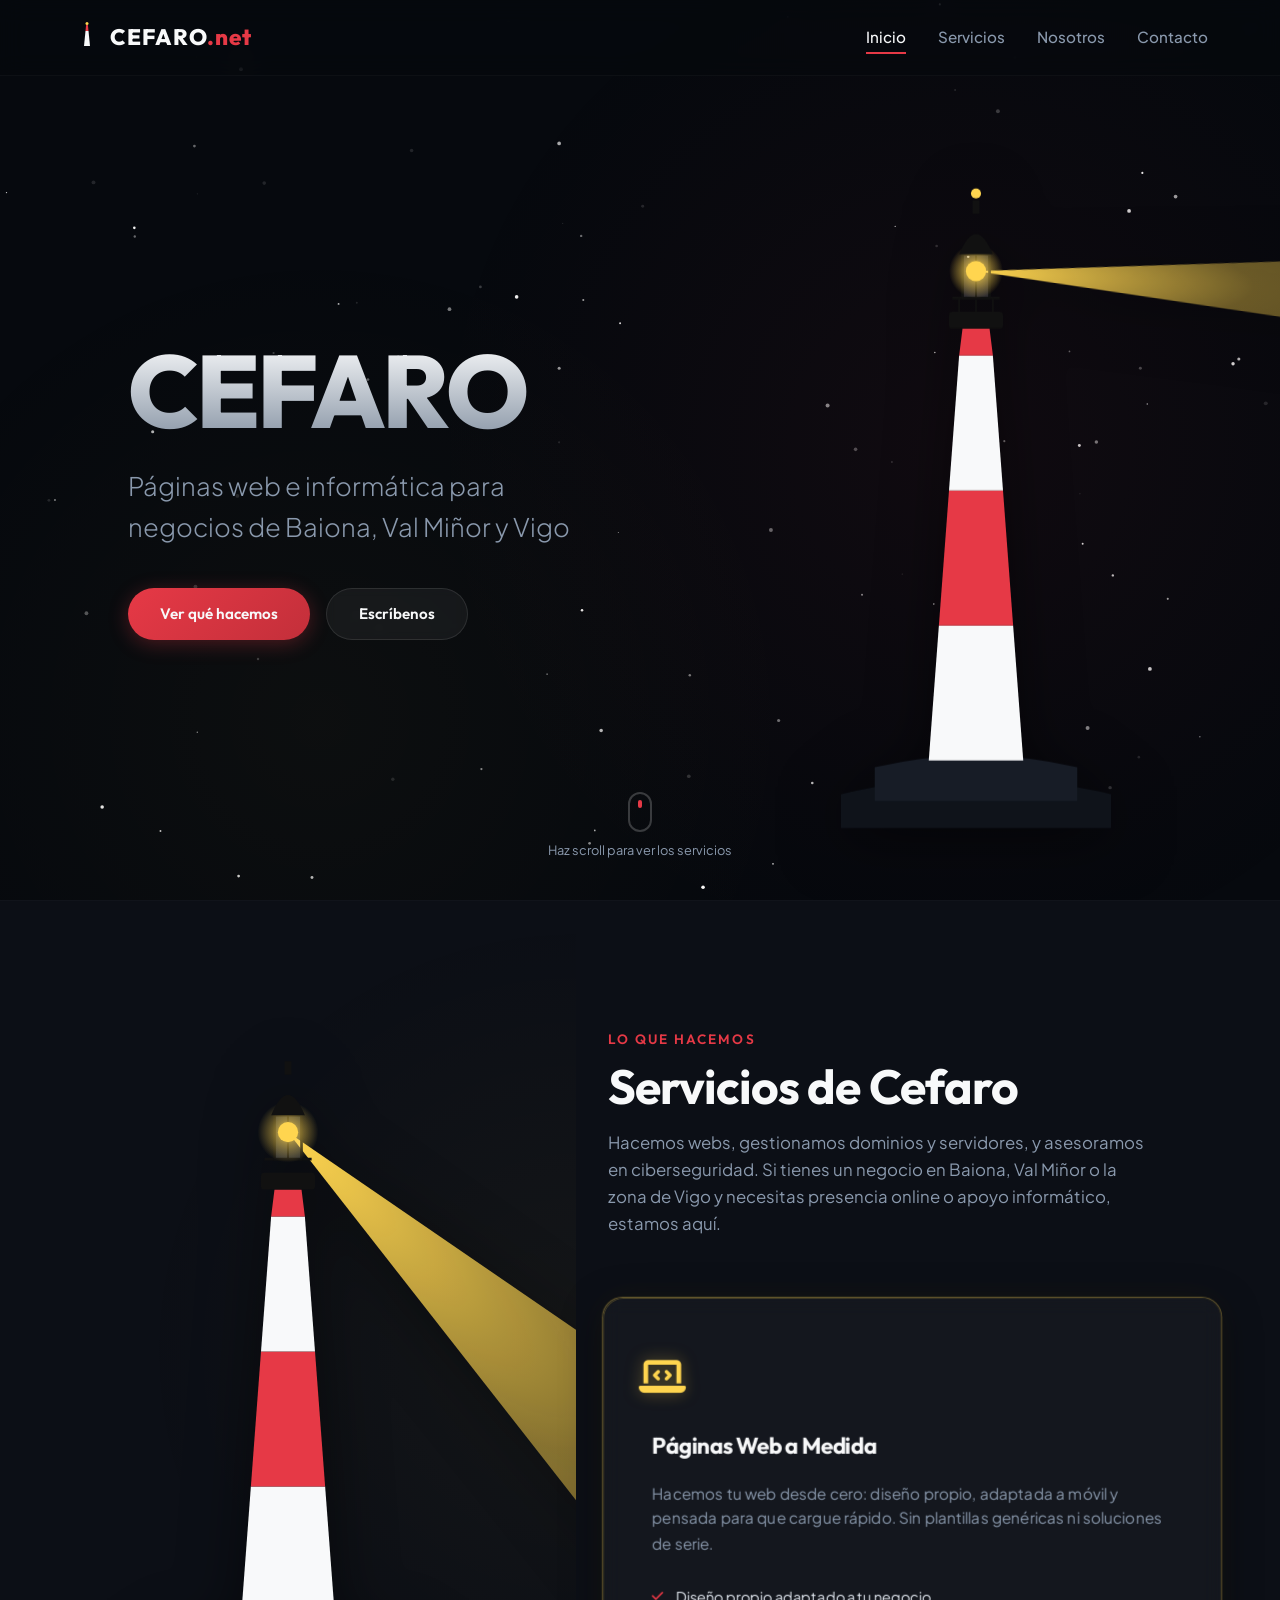
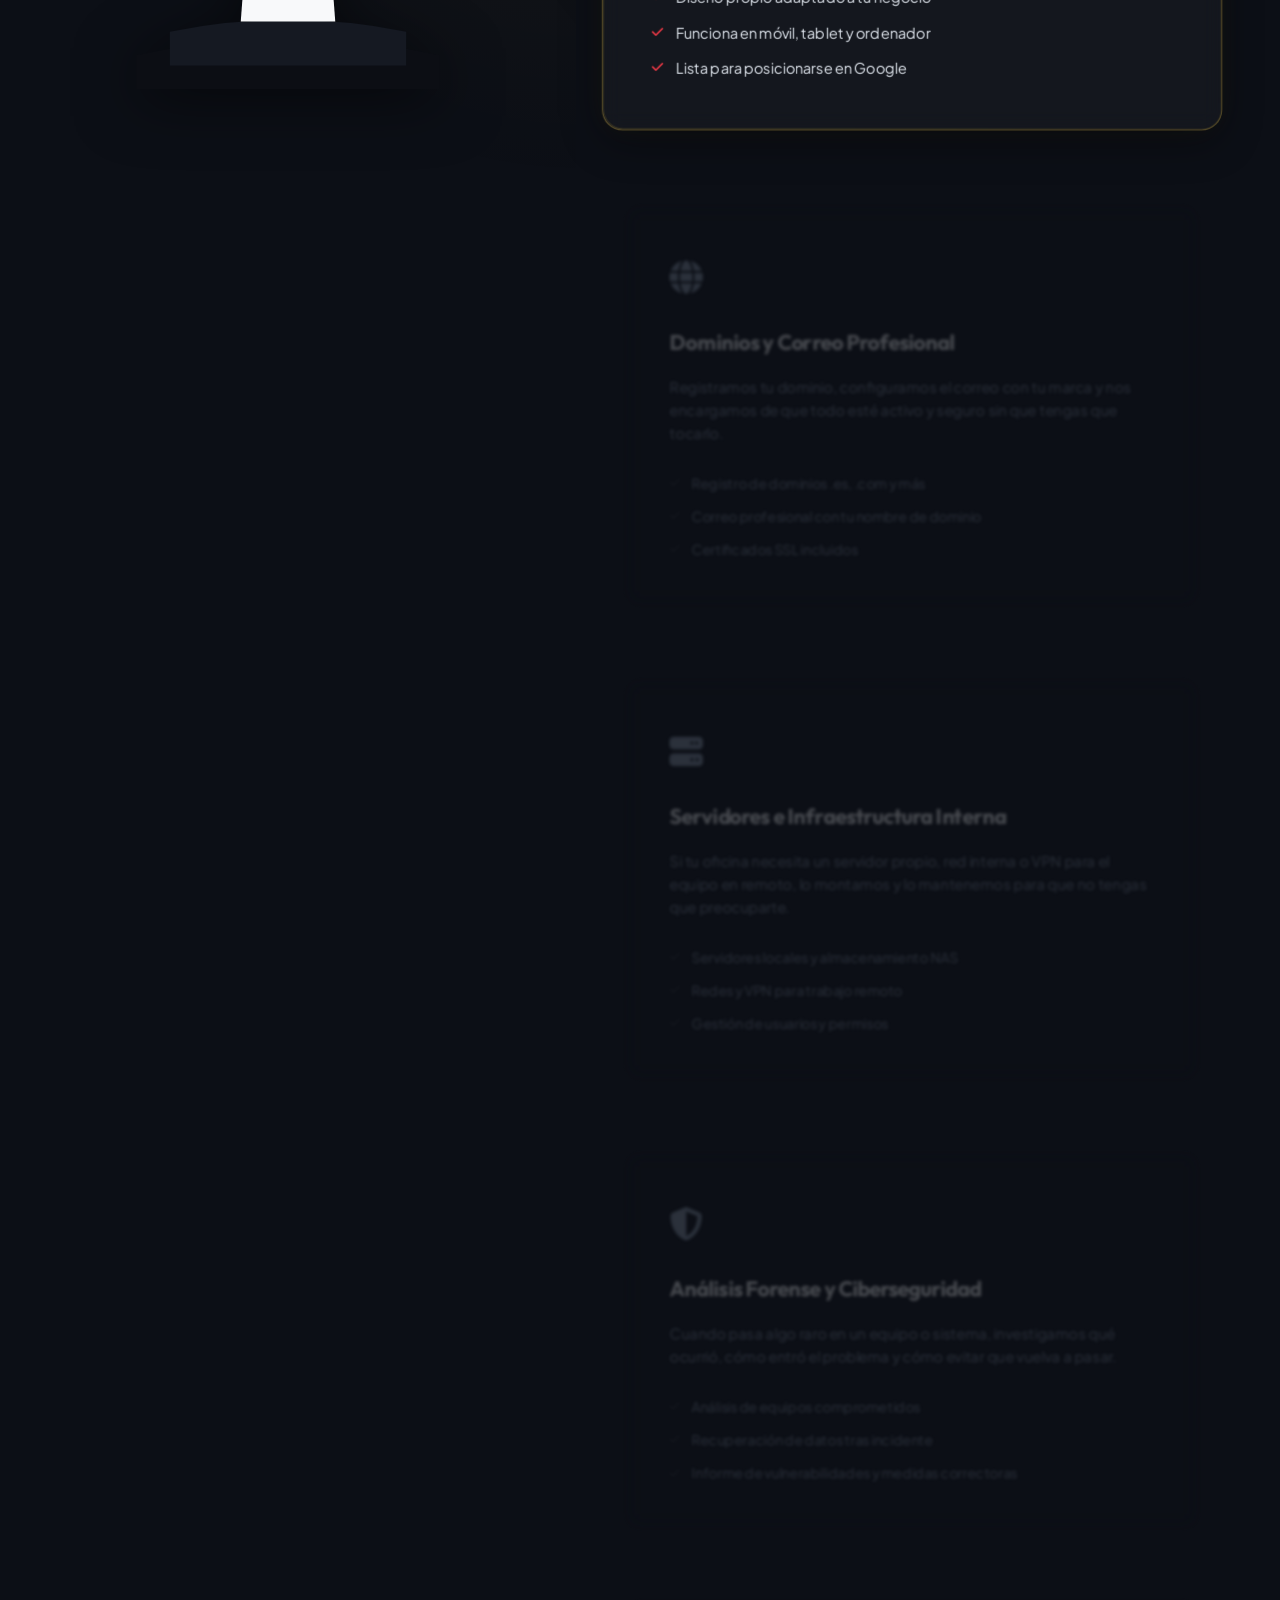
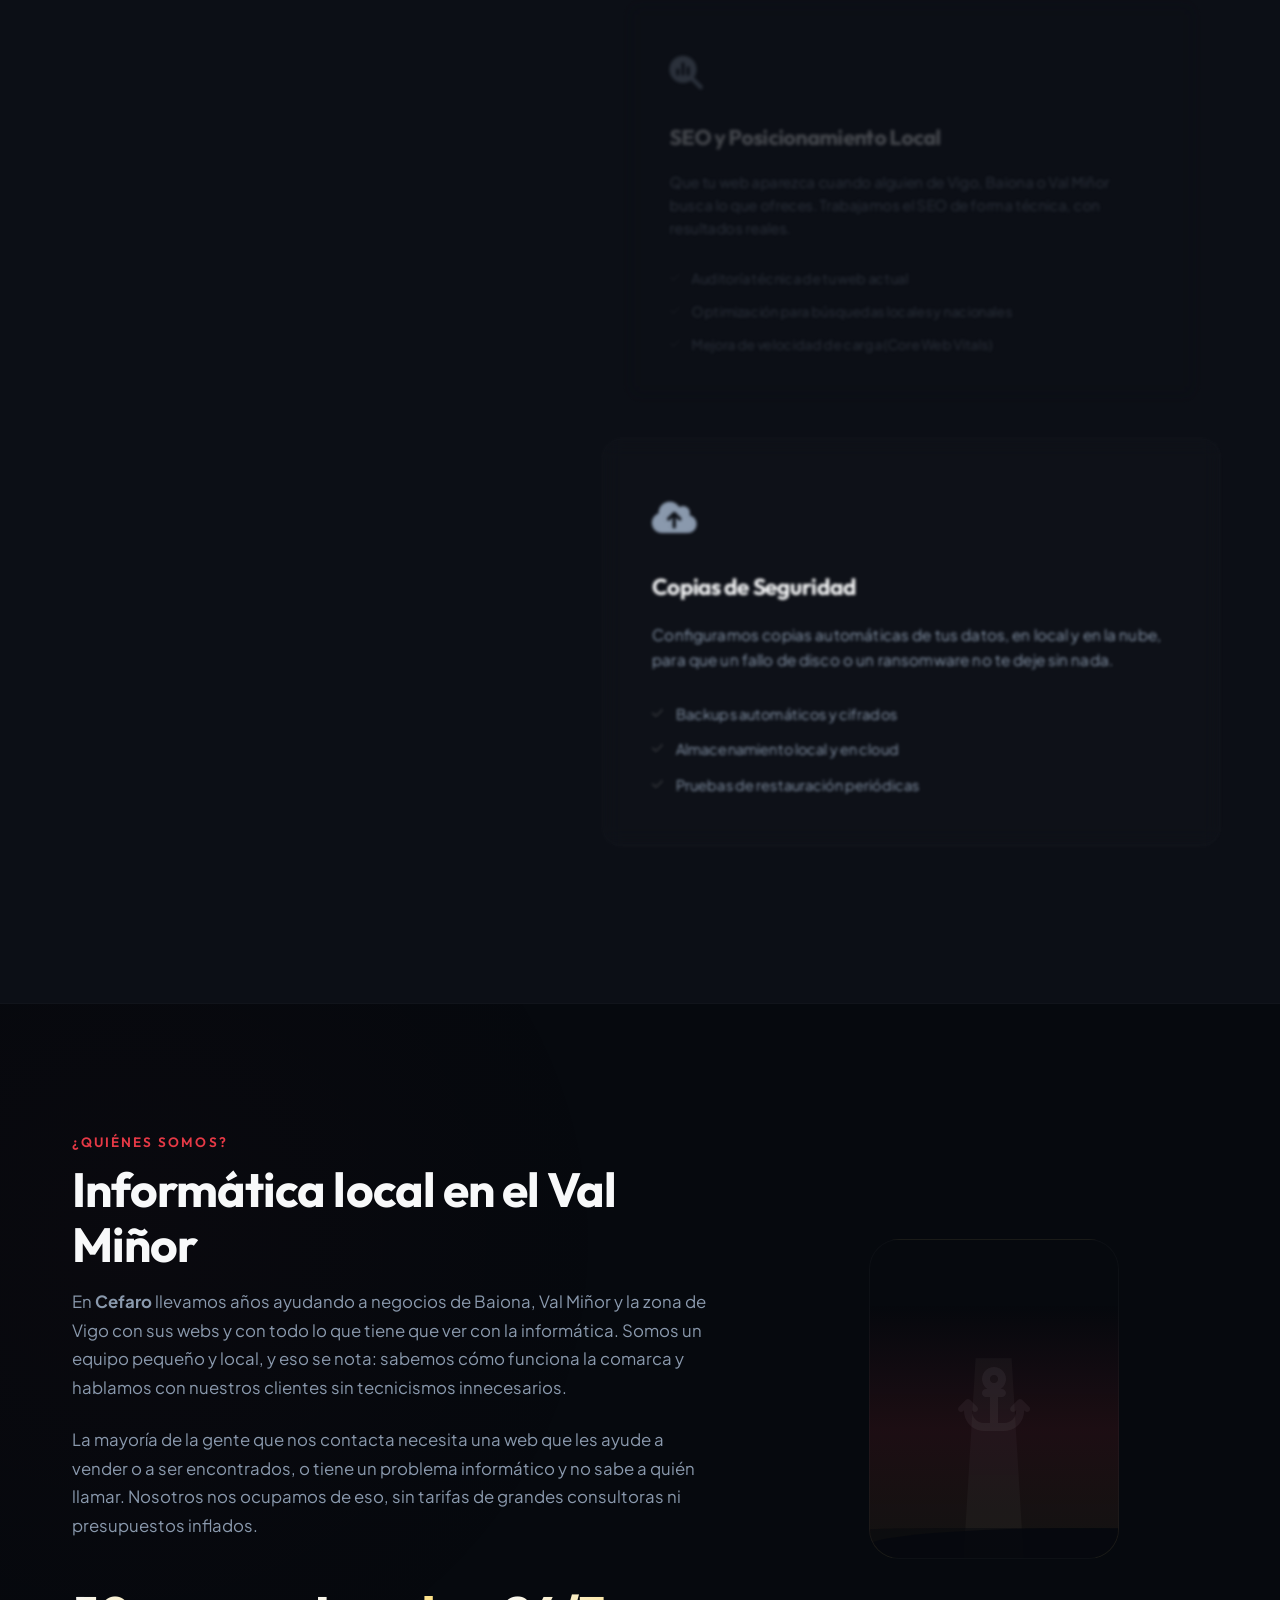
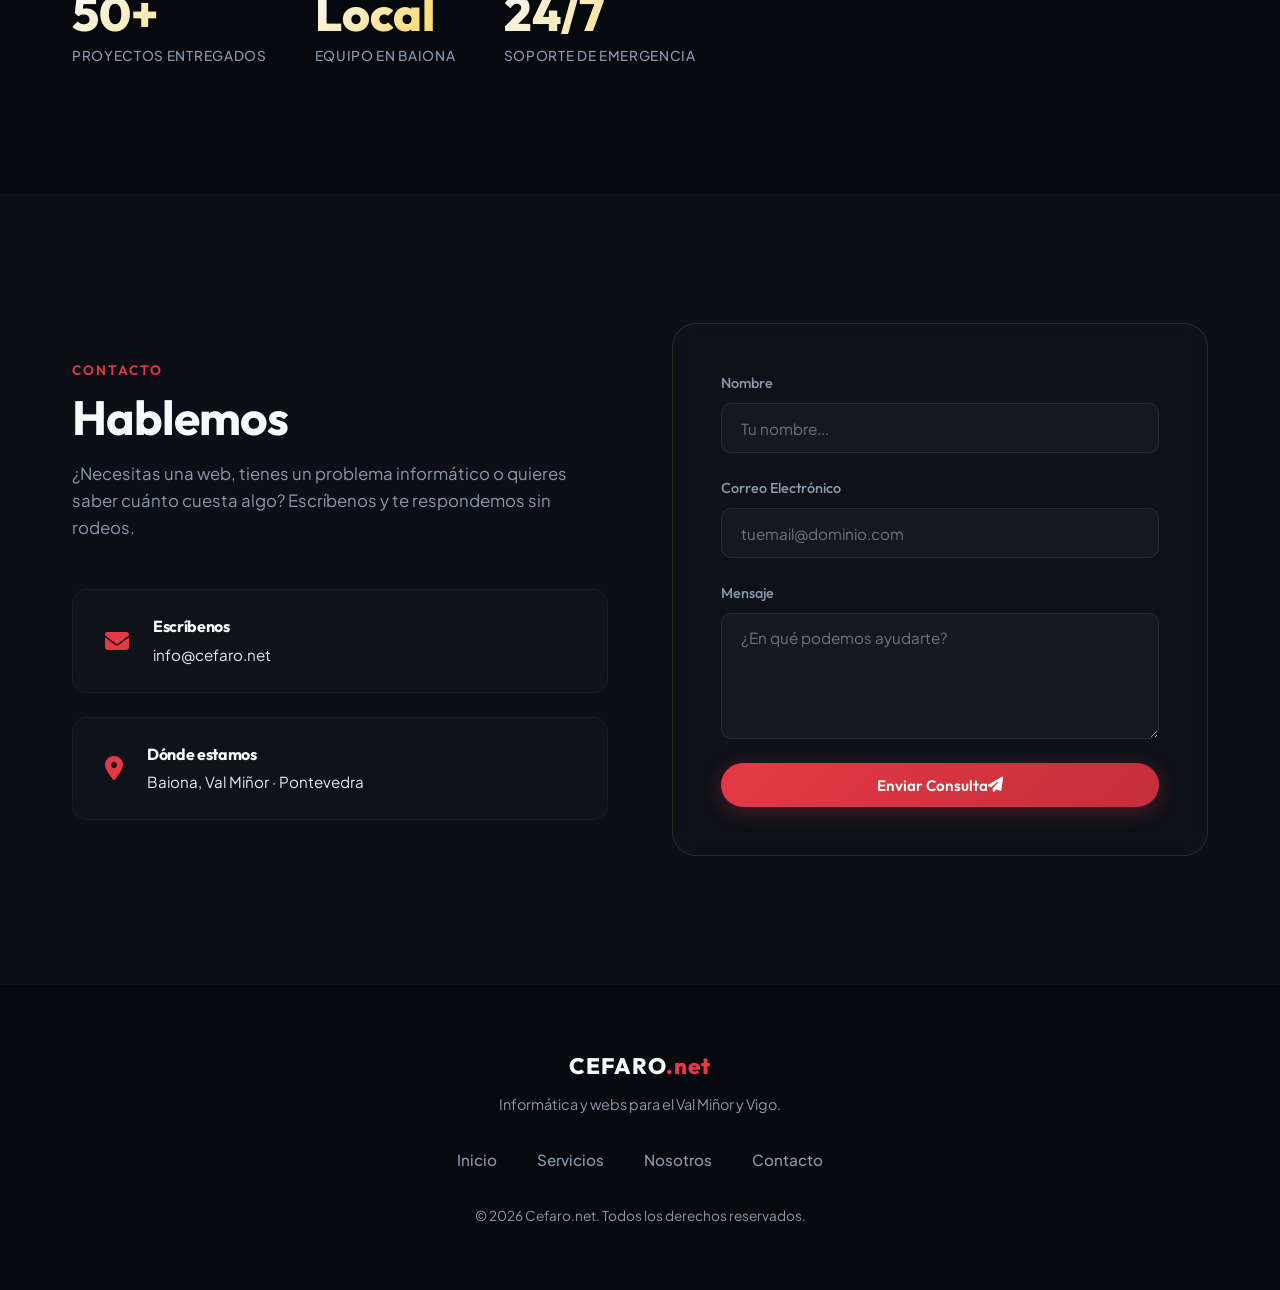
==== index.html @ 9313aa79 "Corrige texto del botón CTA de "Escribirnos" a "Escríbenos" Co-Authored-By: Claude Sonnet 4.6 <norep" ====
<!DOCTYPE html>
<html lang="es">
<head>
    <meta charset="UTF-8">
    <meta name="viewport" content="width=device-width, initial-scale=1.0">

    <!-- SEO Principal -->
    <title>Cefaro.net | Páginas Web e Informática en Baiona, Val Miñor y Vigo</title>
    <meta name="description" content="Cefaro.net: empresa de informática y diseño web en Baiona (Val Miñor, Pontevedra). Hacemos páginas web, SEO, servidores y ciberseguridad para negocios de Vigo, Rías Baixas y toda Galicia.">
    <meta name="keywords" content="páginas web Baiona, diseño web Val Miñor, informática Baiona, páginas web Vigo, teleco Baiona, ciberseguridad Vigo, desarrollo web Rías Baixas, páginas web Galicia, diseño web Pontevedra, páginas web Nigrán">
    <meta name="robots" content="index, follow">
    <link rel="canonical" href="https://www.cefaro.net/">

    <!-- Open Graph -->
    <meta property="og:type" content="website">
    <meta property="og:url" content="https://www.cefaro.net/">
    <meta property="og:title" content="Cefaro.net | Páginas Web e Informática en Baiona y Vigo">
    <meta property="og:description" content="Empresa local de informática y desarrollo web en Baiona (Val Miñor). Diseñamos webs, hacemos SEO y gestionamos servidores para negocios de la zona de Vigo y Rías Baixas.">
    <meta property="og:locale" content="es_ES">
    <meta property="og:site_name" content="Cefaro.net">

    <!-- Twitter Card -->
    <meta name="twitter:card" content="summary">
    <meta name="twitter:title" content="Cefaro.net | Páginas Web e Informática en Baiona y Vigo">
    <meta name="twitter:description" content="Empresa local de informática y desarrollo web en Baiona (Val Miñor). Webs, SEO, servidores y ciberseguridad para la zona de Vigo y Rías Baixas.">

    <!-- Schema.org LocalBusiness -->
    <script type="application/ld+json">
    {
      "@context": "https://schema.org",
      "@type": ["LocalBusiness", "ProfessionalService"],
      "name": "Cefaro",
      "url": "https://www.cefaro.net",
      "email": "info@cefaro.net",
      "description": "Empresa de informática y diseño web en Baiona, Val Miñor (Pontevedra). Páginas web, SEO, servidores, ciberseguridad y copias de seguridad para negocios de Vigo y Rías Baixas.",
      "address": {
        "@type": "PostalAddress",
        "addressLocality": "Baiona",
        "addressRegion": "Pontevedra",
        "postalCode": "36300",
        "addressCountry": "ES"
      },
      "geo": {
        "@type": "GeoCoordinates",
        "latitude": "42.1187",
        "longitude": "-8.8541"
      },
      "areaServed": [
        {"@type": "City", "name": "Baiona"},
        {"@type": "City", "name": "Vigo"},
        {"@type": "City", "name": "Nigrán"},
        {"@type": "City", "name": "Gondomar"},
        {"@type": "AdministrativeArea", "name": "Val Miñor"},
        {"@type": "AdministrativeArea", "name": "Rías Baixas"},
        {"@type": "AdministrativeArea", "name": "Pontevedra"}
      ],
      "knowsAbout": [
        "Diseño de páginas web",
        "Desarrollo web",
        "SEO local",
        "Informática",
        "Telecomunicaciones",
        "Ciberseguridad",
        "Servidores"
      ],
      "priceRange": "€€",
      "currenciesAccepted": "EUR"
    }
    </script>

    <!-- Google Fonts -->
    <link rel="preconnect" href="https://fonts.googleapis.com">
    <link rel="preconnect" href="https://fonts.gstatic.com" crossorigin>
    <link href="https://fonts.googleapis.com/css2?family=Outfit:wght@300;400;600;800&family=Plus+Jakarta+Sans:wght@300;400;500;700&display=swap" rel="stylesheet">
    <!-- FontAwesome for Icons -->
    <link rel="stylesheet" href="https://cdnjs.cloudflare.com/ajax/libs/font-awesome/6.4.0/css/all.min.css">
    <!-- Stylesheets -->
    <link rel="stylesheet" href="style.css">
</head>
<body>

    <!-- Stars Canvas Background -->
    <canvas id="stars-canvas"></canvas>

    <!-- Navigation -->
    <header class="main-header">
        <div class="container header-container">
            <a href="#hero" class="logo">
                <span class="logo-icon">
                    <svg viewBox="0 0 100 100" width="30" height="30">
                        <polygon points="40,90 60,90 55,40 45,40" fill="#f8f9fa" />
                        <polygon points="45,40 55,40 53,20 47,20" fill="#e63946" />
                        <circle cx="50" cy="15" r="5" fill="#ffd54f" />
                    </svg>
                </span>
                <span class="logo-text">CEFARO<span class="dot">.net</span></span>
            </a>
            <nav class="nav-links">
                <a href="#hero" class="nav-item active">Inicio</a>
                <a href="#services-section" class="nav-item">Servicios</a>
                <a href="#about" class="nav-item">Nosotros</a>
                <a href="#contact" class="nav-item">Contacto</a>
            </nav>
            <div class="nav-toggle" id="nav-toggle">
                <span></span>
                <span></span>
                <span></span>
            </div>
        </div>
    </header>

    <!-- Hero Section -->
    <section id="hero" class="hero-section">
        <div class="hero-content">
            <h1 class="hero-title">CEFARO</h1>
            <p class="hero-subtitle">Páginas web e informática para negocios de Baiona, Val Miñor y Vigo</p>
            <div class="hero-cta">
                <a href="#services-section" class="btn btn-primary">Ver qué hacemos</a>
                <a href="#contact" class="btn btn-secondary">Escríbenos</a>
            </div>
        </div>
        <div class="hero-lighthouse-container">
            <!-- SVG Lighthouse in Hero -->
            <svg id="hero-lighthouse" class="lighthouse-svg" viewBox="0 0 100 200" xmlns="http://www.w3.org/2000/svg">
                <defs>
                    <radialGradient id="hero-beam-gradient" cx="0%" cy="50%" r="100%">
                        <stop offset="0%" stop-color="#ffd54f" stop-opacity="1" />
                        <stop offset="15%" stop-color="#ffd54f" stop-opacity="0.4" />
                        <stop offset="60%" stop-color="#ffd54f" stop-opacity="0.08" />
                        <stop offset="100%" stop-color="#ffd54f" stop-opacity="0" />
                    </radialGradient>
                    <radialGradient id="glow-gradient" cx="50%" cy="50%" r="50%">
                        <stop offset="0%" stop-color="#ffd54f" stop-opacity="1" />
                        <stop offset="40%" stop-color="#ffd54f" stop-opacity="0.6" />
                        <stop offset="100%" stop-color="#ffd54f" stop-opacity="0" />
                    </radialGradient>
                </defs>

                <!-- Beam Group that will rotate -->
                <g id="hero-light-beam" class="light-beam-group" style="transform-origin: 50px 35px;">
                    <polygon points="50,35 600,-15 600,85" fill="url(#hero-beam-gradient)" />
                </g>

                <!-- Base Rock -->
                <path d="M10,190 Q50,180 90,190 L90,200 L10,200 Z" fill="#0f131a" />
                <path d="M20,182 Q50,175 80,182 L80,192 L20,192 Z" fill="#171c26" />

                <!-- Tower Body -->
                <!-- Bottom segment (white) -->
                <polygon points="36,180 64,180 61,140 39,140" fill="#f8f9fa" />
                <!-- Middle segment (red) -->
                <polygon points="39,140 61,140 58,100 42,100" fill="#e63946" />
                <!-- Top segment (white) -->
                <polygon points="42,100 58,100 55,60 45,60" fill="#f8f9fa" />
                <!-- Small red ring -->
                <polygon points="45,60 55,60 54,52 46,52" fill="#e63946" />

                <!-- Balcony / Platform -->
                <rect x="42" y="47" width="16" height="5" rx="1" fill="#111" />
                <line x1="43" y1="43" x2="57" y2="43" stroke="#111" stroke-width="0.8" />
                <line x1="45" y1="43" x2="45" y2="47" stroke="#111" stroke-width="0.5" />
                <line x1="50" y1="43" x2="50" y2="47" stroke="#111" stroke-width="0.5" />
                <line x1="55" y1="43" x2="55" y2="47" stroke="#111" stroke-width="0.5" />

                <!-- Lantern Room (Glass chamber) -->
                <rect x="46" y="30" width="8" height="13" fill="rgba(255, 255, 255, 0.15)" stroke="#111" stroke-width="0.8" />
                <line x1="50" y1="30" x2="50" y2="43" stroke="#111" stroke-width="0.5" />

                <!-- The light bulb -->
                <circle cx="50" cy="35" r="8" fill="url(#glow-gradient)" class="light-glow-pulsate" />
                <circle cx="50" cy="35" r="3" fill="#ffd54f" />

                <!-- Dome Roof -->
                <path d="M45,30 Q50,18 55,30 Z" fill="#111" />
                <rect x="49" y="14" width="2" height="4" fill="#111" />
                <circle cx="50" cy="12" r="1.5" fill="#ffd54f" />
            </svg>
        </div>
        <div class="scroll-indicator">
            <span class="mouse">
                <span class="wheel"></span>
            </span>
            <p>Haz scroll para ver los servicios</p>
        </div>
    </section>

    <!-- Split Scroll Services Section -->
    <section id="services-section" class="services-section">
        <div class="split-layout">

            <!-- Left Side: Fixed Lighthouse Beam Guiding the Way -->
            <div class="lighthouse-sticky-panel">
                <div class="sticky-lighthouse-wrapper">
                    <!-- Dynamic Lighthouse SVG -->
                    <svg id="sticky-lighthouse" class="lighthouse-svg" viewBox="0 0 100 200" xmlns="http://www.w3.org/2000/svg">
                        <defs>
                            <radialGradient id="sticky-beam-gradient" cx="0%" cy="50%" r="100%">
                                <stop offset="0%" stop-color="#ffd54f" stop-opacity="1" />
                                <stop offset="20%" stop-color="#ffd54f" stop-opacity="0.5" />
                                <stop offset="60%" stop-color="#ffd54f" stop-opacity="0.1" />
                                <stop offset="100%" stop-color="#ffd54f" stop-opacity="0" />
                            </radialGradient>
                            <radialGradient id="sticky-glow" cx="50%" cy="50%" r="50%">
                                <stop offset="0%" stop-color="#ffd54f" stop-opacity="1" />
                                <stop offset="40%" stop-color="#ffd54f" stop-opacity="0.5" />
                                <stop offset="100%" stop-color="#ffd54f" stop-opacity="0" />
                            </radialGradient>
                        </defs>

                        <!-- Interactive Rotating Beam -->
                        <g id="interactive-light-beam" class="light-beam-group" style="transform-origin: 50px 35px;">
                            <!-- Huge beam going to the right -->
                            <polygon points="50,35 700,-65 700,135" fill="url(#sticky-beam-gradient)" />
                        </g>

                        <!-- Base Rock -->
                        <path d="M5,190 Q50,180 95,190 L95,200 L5,200 Z" fill="#0c0e14" />
                        <path d="M15,183 Q50,176 85,183 L85,193 L15,193 Z" fill="#151922" />

                        <!-- Tower Body -->
                        <polygon points="36,180 64,180 61,140 39,140" fill="#f8f9fa" />
                        <polygon points="39,140 61,140 58,100 42,100" fill="#e63946" />
                        <polygon points="42,100 58,100 55,60 45,60" fill="#f8f9fa" />
                        <polygon points="45,60 55,60 54,52 46,52" fill="#e63946" />

                        <!-- Balcony -->
                        <rect x="42" y="47" width="16" height="5" rx="1" fill="#111" />
                        <line x1="43" y1="43" x2="57" y2="43" stroke="#111" stroke-width="0.8" />

                        <!-- Lantern Room & Glass -->
                        <rect x="46" y="30" width="8" height="13" fill="rgba(255, 255, 255, 0.15)" stroke="#111" stroke-width="0.8" />
                        <line x1="50" y1="30" x2="50" y2="43" stroke="#111" stroke-width="0.5" />

                        <!-- Glow and Bulb -->
                        <circle cx="50" cy="35" r="9" fill="url(#sticky-glow)" />
                        <circle cx="50" cy="35" r="3" fill="#ffd54f" />

                        <!-- Dome Roof -->
                        <path d="M45,30 Q50,18 55,30 Z" fill="#111" />
                        <rect x="49" y="14" width="2" height="4" fill="#111" />
                    </svg>
                </div>
            </div>

            <!-- Right Side: Scrollable Services -->
            <div class="services-scroll-panel">
                <div class="section-title-wrapper">
                    <span class="section-subtitle">Lo que hacemos</span>
                    <h2 class="section-title">Servicios de Cefaro</h2>
                    <p class="section-desc">Hacemos webs, gestionamos dominios y servidores, y asesoramos en ciberseguridad. Si tienes un negocio en Baiona, Val Miñor o la zona de Vigo y necesitas presencia online o apoyo informático, estamos aquí.</p>
                </div>

                <div class="services-list">
                    <!-- Service 1: Web Pages -->
                    <div class="service-card" id="service-web" data-angle="-15">
                        <div class="card-glow-border"></div>
                        <div class="card-icon">
                            <i class="fa-solid fa-laptop-code"></i>
                        </div>
                        <h3>Páginas Web a Medida</h3>
                        <p class="service-summary">Hacemos tu web desde cero: diseño propio, adaptada a móvil y pensada para que cargue rápido. Sin plantillas genéricas ni soluciones de serie.</p>
                        <ul class="card-features">
                            <li><i class="fa-solid fa-check"></i> Diseño propio adaptado a tu negocio</li>
                            <li><i class="fa-solid fa-check"></i> Funciona en móvil, tablet y ordenador</li>
                            <li><i class="fa-solid fa-check"></i> Lista para posicionarse en Google</li>
                        </ul>
                    </div>

                    <!-- Service 2: Domains -->
                    <div class="service-card" id="service-domains" data-angle="-2">
                        <div class="card-glow-border"></div>
                        <div class="card-icon">
                            <i class="fa-solid fa-globe"></i>
                        </div>
                        <h3>Dominios y Correo Profesional</h3>
                        <p class="service-summary">Registramos tu dominio, configuramos el correo con tu marca y nos encargamos de que todo esté activo y seguro sin que tengas que tocarlo.</p>
                        <ul class="card-features">
                            <li><i class="fa-solid fa-check"></i> Registro de dominios .es, .com y más</li>
                            <li><i class="fa-solid fa-check"></i> Correo profesional con tu nombre de dominio</li>
                            <li><i class="fa-solid fa-check"></i> Certificados SSL incluidos</li>
                        </ul>
                    </div>

                    <!-- Service 3: Internal Servers -->
                    <div class="service-card" id="service-servers" data-angle="10">
                        <div class="card-glow-border"></div>
                        <div class="card-icon">
                            <i class="fa-solid fa-server"></i>
                        </div>
                        <h3>Servidores e Infraestructura Interna</h3>
                        <p class="service-summary">Si tu oficina necesita un servidor propio, red interna o VPN para el equipo en remoto, lo montamos y lo mantenemos para que no tengas que preocuparte.</p>
                        <ul class="card-features">
                            <li><i class="fa-solid fa-check"></i> Servidores locales y almacenamiento NAS</li>
                            <li><i class="fa-solid fa-check"></i> Redes y VPN para trabajo remoto</li>
                            <li><i class="fa-solid fa-check"></i> Gestión de usuarios y permisos</li>
                        </ul>
                    </div>

                    <!-- Service 4: Cyber Forensics -->
                    <div class="service-card" id="service-forensics" data-angle="22">
                        <div class="card-glow-border"></div>
                        <div class="card-icon">
                            <i class="fa-solid fa-shield-halved"></i>
                        </div>
                        <h3>Análisis Forense y Ciberseguridad</h3>
                        <p class="service-summary">Cuando pasa algo raro en un equipo o sistema, investigamos qué ocurrió, cómo entró el problema y cómo evitar que vuelva a pasar.</p>
                        <ul class="card-features">
                            <li><i class="fa-solid fa-check"></i> Análisis de equipos comprometidos</li>
                            <li><i class="fa-solid fa-check"></i> Recuperación de datos tras incidente</li>
                            <li><i class="fa-solid fa-check"></i> Informe de vulnerabilidades y medidas correctoras</li>
                        </ul>
                    </div>

                    <!-- Service 5: SEO -->
                    <div class="service-card" id="service-seo" data-angle="35">
                        <div class="card-glow-border"></div>
                        <div class="card-icon">
                            <i class="fa-solid fa-magnifying-glass-chart"></i>
                        </div>
                        <h3>SEO y Posicionamiento Local</h3>
                        <p class="service-summary">Que tu web aparezca cuando alguien de Vigo, Baiona o Val Miñor busca lo que ofreces. Trabajamos el SEO de forma técnica, con resultados reales.</p>
                        <ul class="card-features">
                            <li><i class="fa-solid fa-check"></i> Auditoría técnica de tu web actual</li>
                            <li><i class="fa-solid fa-check"></i> Optimización para búsquedas locales y nacionales</li>
                            <li><i class="fa-solid fa-check"></i> Mejora de velocidad de carga (Core Web Vitals)</li>
                        </ul>
                    </div>

                    <!-- Service 6: Backups -->
                    <div class="service-card" id="service-backups" data-angle="48">
                        <div class="card-glow-border"></div>
                        <div class="card-icon">
                            <i class="fa-solid fa-cloud-arrow-up"></i>
                        </div>
                        <h3>Copias de Seguridad</h3>
                        <p class="service-summary">Configuramos copias automáticas de tus datos, en local y en la nube, para que un fallo de disco o un ransomware no te deje sin nada.</p>
                        <ul class="card-features">
                            <li><i class="fa-solid fa-check"></i> Backups automáticos y cifrados</li>
                            <li><i class="fa-solid fa-check"></i> Almacenamiento local y en cloud</li>
                            <li><i class="fa-solid fa-check"></i> Pruebas de restauración periódicas</li>
                        </ul>
                    </div>
                </div>
            </div>
        </div>
    </section>

    <!-- About Section -->
    <section id="about" class="about-section">
        <div class="container">
            <div class="about-content">
                <div class="about-text-column">
                    <span class="section-subtitle">¿Quiénes Somos?</span>
                    <h2 class="section-title">Informática local en el Val Miñor</h2>
                    <p>En <strong>Cefaro</strong> llevamos años ayudando a negocios de Baiona, Val Miñor y la zona de Vigo con sus webs y con todo lo que tiene que ver con la informática. Somos un equipo pequeño y local, y eso se nota: sabemos cómo funciona la comarca y hablamos con nuestros clientes sin tecnicismos innecesarios.</p>
                    <p>La mayoría de la gente que nos contacta necesita una web que les ayude a vender o a ser encontrados, o tiene un problema informático y no sabe a quién llamar. Nosotros nos ocupamos de eso, sin tarifas de grandes consultoras ni presupuestos inflados.</p>
                    <div class="metrics">
                        <div class="metric-item">
                            <span class="metric-num">50+</span>
                            <span class="metric-label">Proyectos entregados</span>
                        </div>
                        <div class="metric-item">
                            <span class="metric-num">Local</span>
                            <span class="metric-label">Equipo en Baiona</span>
                        </div>
                        <div class="metric-item">
                            <span class="metric-num">24/7</span>
                            <span class="metric-label">Soporte de emergencia</span>
                        </div>
                    </div>
                </div>
                <div class="about-visual-column">
                    <div class="faro-silhouette-wrapper">
                        <div class="ocean-wave wave1"></div>
                        <div class="ocean-wave wave2"></div>
                        <i class="fa-solid fa-anchor anchor-decor"></i>
                    </div>
                </div>
            </div>
        </div>
    </section>

    <!-- Contact Section -->
    <section id="contact" class="contact-section">
        <div class="container">
            <div class="contact-grid">
                <div class="contact-info">
                    <span class="section-subtitle">Contacto</span>
                    <h2 class="section-title">Hablemos</h2>
                    <p>¿Necesitas una web, tienes un problema informático o quieres saber cuánto cuesta algo? Escríbenos y te respondemos sin rodeos.</p>

                    <div class="contact-methods">
                        <div class="contact-method-card">
                            <i class="fa-solid fa-envelope"></i>
                            <div>
                                <h4>Escríbenos</h4>
                                <p>info@cefaro.net</p>
                            </div>
                        </div>
                        <div class="contact-method-card">
                            <i class="fa-solid fa-location-dot"></i>
                            <div>
                                <h4>Dónde estamos</h4>
                                <p>Baiona, Val Miñor · Pontevedra</p>
                            </div>
                        </div>
                    </div>
                </div>
                <div class="contact-form-wrapper">
                    <form class="contact-form" id="contact-form" onsubmit="event.preventDefault(); alert('Mensaje enviado. ¡Nos pondremos en contacto muy pronto!');">
                        <div class="form-group">
                            <label for="name">Nombre</label>
                            <input type="text" id="name" required placeholder="Tu nombre...">
                        </div>
                        <div class="form-group">
                            <label for="email">Correo Electrónico</label>
                            <input type="email" id="email" required placeholder="tuemail@dominio.com">
                        </div>
                        <div class="form-group">
                            <label for="message">Mensaje</label>
                            <textarea id="message" rows="5" required placeholder="¿En qué podemos ayudarte?"></textarea>
                        </div>
                        <button type="submit" class="btn btn-primary btn-block">Enviar Consulta <i class="fa-solid fa-paper-plane"></i></button>
                    </form>
                </div>
            </div>
        </div>
    </section>

    <!-- Footer -->
    <footer class="main-footer">
        <div class="container footer-container">
            <div class="footer-brand">
                <span class="logo-text">CEFARO<span class="dot">.net</span></span>
                <p>Informática y webs para el Val Miñor y Vigo.</p>
            </div>
            <div class="footer-links">
                <a href="#hero">Inicio</a>
                <a href="#services-section">Servicios</a>
                <a href="#about">Nosotros</a>
                <a href="#contact">Contacto</a>
            </div>
            <div class="footer-copy">
                <p>&copy; 2026 Cefaro.net. Todos los derechos reservados.</p>
            </div>
        </div>
    </footer>

    <!-- JavaScript -->
    <script src="script.js"></script>
</body>
</html>
---- style.css ----
/* CSS Design System for Cefaro.net */

/* -------------------------------------------------------------
   RESET & VARIABLES
------------------------------------------------------------- */
:root {
    --bg-dark-base: #06090e;      /* Deep night sky / dark sea black */
    --bg-dark-panel: #0c0f16;     /* Dark panel background */
    --bg-dark-card: #111622;      /* Card background */
    
    --color-primary: #e63946;     /* Faro Red */
    --color-white: #f8f9fa;       /* Faro White */
    --color-yellow: #ffd54f;      /* Faro Beam Yellow */
    --color-yellow-glow: rgba(255, 213, 79, 0.3);
    
    --text-main: #e2e8f0;         /* Soft white */
    --text-muted: #8a99ad;        /* Slate gray */
    
    --font-heading: 'Outfit', sans-serif;
    --font-body: 'Plus Jakarta Sans', sans-serif;
    
    --transition-smooth: all 0.4s cubic-bezier(0.16, 1, 0.3, 1);
    --transition-slow: all 0.8s cubic-bezier(0.16, 1, 0.3, 1);
}

* {
    box-sizing: border-box;
    margin: 0;
    padding: 0;
}

html {
    scroll-behavior: smooth;
    font-size: 16px;
    background-color: var(--bg-dark-base);
    color: var(--text-main);
    font-family: var(--font-body);
}

body {
    overflow-x: hidden;
    line-height: 1.6;
}

/* Custom Scrollbar */
::-webkit-scrollbar {
    width: 8px;
}
::-webkit-scrollbar-track {
    background: var(--bg-dark-base);
}
::-webkit-scrollbar-thumb {
    background: #1e2536;
    border-radius: 4px;
}
::-webkit-scrollbar-thumb:hover {
    background: var(--color-primary);
}

/* -------------------------------------------------------------
   UTILITIES & TYPOGRAPHY
------------------------------------------------------------- */
.container {
    max-width: 1200px;
    margin: 0 auto;
    padding: 0 2rem;
}

h1, h2, h3, h4 {
    font-family: var(--font-heading);
    font-weight: 700;
    letter-spacing: -0.02em;
    color: var(--color-white);
}

p {
    color: var(--text-muted);
}

a {
    text-decoration: none;
    color: inherit;
    transition: var(--transition-smooth);
}

/* Buttons */
.btn {
    display: inline-flex;
    align-items: center;
    justify-content: center;
    padding: 0.8rem 2rem;
    font-family: var(--font-heading);
    font-weight: 600;
    border-radius: 50px;
    font-size: 0.95rem;
    cursor: pointer;
    transition: var(--transition-smooth);
    border: none;
    outline: none;
}

.btn-primary {
    background: linear-gradient(135deg, var(--color-primary) 0%, #c32f3a 100%);
    color: var(--color-white);
    box-shadow: 0 4px 20px rgba(230, 57, 70, 0.3);
}

.btn-primary:hover {
    transform: translateY(-2px);
    box-shadow: 0 6px 25px rgba(230, 57, 70, 0.5);
    background: linear-gradient(135deg, #f04351 0%, var(--color-primary) 100%);
}

.btn-secondary {
    background: rgba(255, 255, 255, 0.05);
    color: var(--color-white);
    border: 1px solid rgba(255, 255, 255, 0.1);
    backdrop-filter: blur(5px);
}

.btn-secondary:hover {
    background: rgba(255, 255, 255, 0.1);
    transform: translateY(-2px);
    border-color: rgba(255, 255, 255, 0.2);
}

.btn-block {
    display: flex;
    width: 100%;
}

/* Background Canvas */
#stars-canvas {
    position: fixed;
    top: 0;
    left: 0;
    width: 100%;
    height: 100%;
    z-index: 0;
    pointer-events: none;
}

/* -------------------------------------------------------------
   HEADER & NAVIGATION
------------------------------------------------------------- */
.main-header {
    position: fixed;
    top: 0;
    left: 0;
    width: 100%;
    z-index: 100;
    background: rgba(6, 9, 14, 0.7);
    backdrop-filter: blur(12px);
    -webkit-backdrop-filter: blur(12px);
    border-bottom: 1px solid rgba(255, 255, 255, 0.03);
    padding: 1.2rem 0;
    transition: var(--transition-smooth);
}

.main-header.scrolled {
    padding: 0.8rem 0;
    background: rgba(6, 9, 14, 0.9);
    border-bottom: 1px solid rgba(255, 255, 255, 0.07);
}

.header-container {
    display: flex;
    justify-content: space-between;
    align-items: center;
}

.logo {
    display: flex;
    align-items: center;
    gap: 0.5rem;
}

.logo-text {
    font-family: var(--font-heading);
    font-weight: 800;
    font-size: 1.4rem;
    letter-spacing: 1px;
    color: var(--color-white);
}

.logo-text .dot {
    color: var(--color-primary);
}

.nav-links {
    display: flex;
    gap: 2rem;
}

.nav-item {
    font-size: 0.95rem;
    font-weight: 500;
    color: var(--text-muted);
    position: relative;
    padding: 0.3rem 0;
}

.nav-item::after {
    content: '';
    position: absolute;
    bottom: 0;
    left: 0;
    width: 0;
    height: 2px;
    background-color: var(--color-primary);
    transition: var(--transition-smooth);
}

.nav-item:hover, .nav-item.active {
    color: var(--color-white);
}

.nav-item.active::after, .nav-item:hover::after {
    width: 100%;
}

.nav-toggle {
    display: none;
    flex-direction: column;
    gap: 6px;
    cursor: pointer;
}

.nav-toggle span {
    width: 25px;
    height: 2px;
    background-color: var(--color-white);
    transition: var(--transition-smooth);
}

/* -------------------------------------------------------------
   HERO SECTION
------------------------------------------------------------- */
.hero-section {
    min-height: 100vh;
    display: flex;
    align-items: center;
    position: relative;
    padding-top: 80px;
    z-index: 1;
    overflow: hidden;
    background: radial-gradient(circle at 75% 50%, rgba(230, 57, 70, 0.05) 0%, transparent 50%),
                radial-gradient(circle at 25% 80%, rgba(255, 213, 79, 0.03) 0%, transparent 40%);
}

.hero-section .hero-content {
    flex: 1;
    padding: 0 10%;
    z-index: 3;
}

.hero-title {
    font-size: clamp(3rem, 8vw, 6.5rem);
    font-weight: 800;
    line-height: 1;
    margin-bottom: 1.5rem;
    background: linear-gradient(180deg, var(--color-white) 0%, #8895a5 100%);
    -webkit-background-clip: text;
    -webkit-text-fill-color: transparent;
    letter-spacing: -0.03em;
    position: relative;
}

.hero-subtitle {
    font-size: clamp(1.1rem, 2.5vw, 1.6rem);
    color: var(--text-muted);
    max-width: 600px;
    margin-bottom: 2.5rem;
    font-weight: 300;
}

.hero-cta {
    display: flex;
    gap: 1rem;
    flex-wrap: wrap;
}

.hero-lighthouse-container {
    flex: 1;
    height: 100%;
    display: flex;
    align-items: center;
    justify-content: center;
    position: relative;
    padding-right: 5%;
    z-index: 2;
}

.lighthouse-svg {
    width: 100%;
    max-height: 75vh;
    filter: drop-shadow(0 10px 30px rgba(0, 0, 0, 0.5));
}

.light-glow-pulsate {
    animation: beacon-glow 4s infinite alternate ease-in-out;
}

@keyframes beacon-glow {
    0% { transform: scale(0.9); opacity: 0.8; }
    100% { transform: scale(1.1); opacity: 1; }
}

.scroll-indicator {
    position: absolute;
    bottom: 2.5rem;
    left: 50%;
    transform: translateX(-50%);
    display: flex;
    flex-direction: column;
    align-items: center;
    gap: 0.5rem;
    color: var(--text-muted);
    font-size: 0.8rem;
    z-index: 3;
    pointer-events: none;
}

.scroll-indicator .mouse {
    width: 24px;
    height: 40px;
    border: 2px stroke var(--text-muted);
    border: 2px solid rgba(255, 255, 255, 0.2);
    border-radius: 12px;
    position: relative;
}

.scroll-indicator .wheel {
    width: 4px;
    height: 8px;
    background-color: var(--color-primary);
    border-radius: 2px;
    position: absolute;
    top: 6px;
    left: 50%;
    transform: translateX(-50%);
    animation: scroll-wheel 1.8s infinite ease-in-out;
}

@keyframes scroll-wheel {
    0% { transform: translate(-50%, 0); opacity: 1; }
    80% { transform: translate(-50%, 14px); opacity: 0; }
    100% { transform: translate(-50%, 0); opacity: 0; }
}

/* -------------------------------------------------------------
   SPLIT SCROLL SERVICES SECTION
------------------------------------------------------------- */
.services-section {
    position: relative;
    background-color: var(--bg-dark-panel);
    border-top: 1px solid rgba(255, 255, 255, 0.02);
    border-bottom: 1px solid rgba(255, 255, 255, 0.02);
    z-index: 2;
}

.split-layout {
    display: flex;
    flex-direction: row;
    position: relative;
}

/* Sticky Panel (Left) */
.lighthouse-sticky-panel {
    width: 45%;
    height: 100vh;
    position: sticky;
    top: 0;
    display: flex;
    align-items: center;
    justify-content: center;
    padding: 4rem;
    overflow: hidden;
    background: radial-gradient(circle at 100% 50%, rgba(255, 213, 79, 0.04) 0%, transparent 60%);
}

.sticky-lighthouse-wrapper {
    width: 100%;
    height: 100%;
    display: flex;
    align-items: center;
    justify-content: center;
}

/* Scroll Panel (Right) */
.services-scroll-panel {
    width: 55%;
    padding: 8rem 4rem 10rem 2rem;
}

.section-title-wrapper {
    margin-bottom: 4rem;
    max-width: 550px;
}

.section-subtitle {
    font-family: var(--font-heading);
    font-weight: 600;
    color: var(--color-primary);
    text-transform: uppercase;
    font-size: 0.85rem;
    letter-spacing: 0.15em;
    display: block;
    margin-bottom: 0.5rem;
}

.section-title {
    font-size: clamp(2rem, 4vw, 3rem);
    line-height: 1.15;
    margin-bottom: 1rem;
}

.section-desc {
    font-size: 1.05rem;
}

.services-list {
    display: flex;
    flex-direction: column;
    gap: 3rem;
}

/* Service Cards */
.service-card {
    background: rgba(255, 255, 255, 0.012);
    border: 1px solid rgba(255, 255, 255, 0.04);
    border-radius: 20px;
    padding: 3rem;
    position: relative;
    overflow: hidden;
    backdrop-filter: blur(10px);
    -webkit-backdrop-filter: blur(10px);
    transition: var(--transition-slow);
    opacity: 0.25;
    transform: scale(0.95) translateY(20px);
    filter: blur(1.5px);
}

/* When illuminated by the beam */
.service-card.active {
    opacity: 1;
    transform: scale(1.02) translateY(0);
    filter: blur(0);
    background: rgba(255, 255, 255, 0.035);
    border-color: rgba(255, 213, 79, 0.35);
    box-shadow: 0 10px 40px rgba(0, 0, 0, 0.4),
                0 0 30px rgba(255, 213, 79, 0.05);
}

.card-glow-border {
    position: absolute;
    top: 0;
    left: 0;
    width: 100%;
    height: 100%;
    border-radius: 20px;
    pointer-events: none;
    border: 1.5px solid transparent;
    transition: var(--transition-slow);
}

.service-card.active .card-glow-border {
    border-color: var(--color-yellow);
    opacity: 0.3;
    mask-image: radial-gradient(circle at 10% 20%, black, transparent);
    -webkit-mask-image: radial-gradient(circle at 10% 20%, black, transparent);
}

.card-icon {
    font-size: 2.2rem;
    color: var(--text-muted);
    margin-bottom: 1.5rem;
    transition: var(--transition-smooth);
}

.service-card.active .card-icon {
    color: var(--color-yellow);
    text-shadow: 0 0 15px rgba(255, 213, 79, 0.4);
    transform: scale(1.05);
}

.service-card h3 {
    font-size: 1.4rem;
    margin-bottom: 1rem;
    transition: var(--transition-smooth);
}

.service-card.active h3 {
    color: var(--color-white);
}

.service-summary {
    margin-bottom: 1.8rem;
    font-size: 0.95rem;
    line-height: 1.6;
}

.card-features {
    list-style: none;
    display: flex;
    flex-direction: column;
    gap: 0.75rem;
}

.card-features li {
    font-size: 0.9rem;
    color: var(--text-muted);
    display: flex;
    align-items: center;
    gap: 0.75rem;
    transition: var(--transition-smooth);
}

.card-features li i {
    color: rgba(255, 255, 255, 0.15);
    font-size: 0.8rem;
    transition: var(--transition-smooth);
}

.service-card.active .card-features li {
    color: var(--text-main);
}

.service-card.active .card-features li i {
    color: var(--color-primary);
}

/* Light Beam Rotations (Handled in JS) */
.light-beam-group {
    transition: transform 0.8s cubic-bezier(0.25, 1, 0.5, 1);
}

/* -------------------------------------------------------------
   ABOUT SECTION
------------------------------------------------------------- */
.about-section {
    padding: 8rem 0;
    position: relative;
    z-index: 2;
    background: radial-gradient(circle at 10% 30%, rgba(230, 57, 70, 0.02) 0%, transparent 40%);
}

.about-content {
    display: grid;
    grid-template-columns: 1.2fr 0.8fr;
    gap: 4rem;
    align-items: center;
}

.about-text-column p {
    font-size: 1.05rem;
    margin-bottom: 1.5rem;
    line-height: 1.7;
}

.metrics {
    display: flex;
    gap: 3rem;
    margin-top: 3rem;
}

.metric-item {
    display: flex;
    flex-direction: column;
}

.metric-num {
    font-family: var(--font-heading);
    font-size: clamp(2rem, 4vw, 3rem);
    font-weight: 800;
    color: var(--color-white);
    line-height: 1;
    margin-bottom: 0.5rem;
    background: linear-gradient(135deg, var(--color-white) 0%, var(--color-yellow) 100%);
    -webkit-background-clip: text;
    -webkit-text-fill-color: transparent;
}

.metric-label {
    font-size: 0.85rem;
    color: var(--text-muted);
    font-weight: 500;
    text-transform: uppercase;
    letter-spacing: 0.05em;
}

.about-visual-column {
    display: flex;
    justify-content: center;
    align-items: center;
    position: relative;
    height: 350px;
}

/* lighthouse silhouette */
.faro-silhouette-wrapper {
    position: relative;
    width: 250px;
    height: 320px;
    background: linear-gradient(180deg, rgba(6, 9, 14, 0) 20%, rgba(230, 57, 70, 0.1) 60%, rgba(255, 213, 79, 0.05) 100%);
    border-radius: 30px;
    border: 1px solid rgba(255, 255, 255, 0.03);
    overflow: hidden;
    display: flex;
    align-items: center;
    justify-content: center;
}

.faro-silhouette-wrapper::before {
    content: '';
    position: absolute;
    bottom: 0;
    width: 60px;
    height: 200px;
    background-color: rgba(255, 255, 255, 0.03);
    clip-path: polygon(20% 0%, 80% 0%, 100% 100%, 0% 100%);
}

.anchor-decor {
    font-size: 4rem;
    color: rgba(255, 255, 255, 0.05);
    z-index: 1;
}

.ocean-wave {
    position: absolute;
    bottom: -10px;
    width: 200%;
    height: 40px;
    background-color: var(--bg-dark-base);
    opacity: 0.8;
}

.wave1 {
    left: 0;
    border-radius: 43%;
    animation: wave-motion 12s infinite linear;
}

.wave2 {
    left: -50%;
    border-radius: 40%;
    animation: wave-motion 8s infinite linear reverse;
    opacity: 0.5;
}

@keyframes wave-motion {
    0% { transform: rotate(0deg); }
    100% { transform: rotate(360deg); }
}

/* -------------------------------------------------------------
   CONTACT SECTION
------------------------------------------------------------- */
.contact-section {
    padding: 8rem 0;
    background-color: var(--bg-dark-panel);
    border-top: 1px solid rgba(255, 255, 255, 0.02);
    z-index: 2;
    position: relative;
}

.contact-grid {
    display: grid;
    grid-template-columns: 1fr 1fr;
    gap: 4rem;
    align-items: center;
}

.contact-info p {
    font-size: 1.05rem;
    margin-bottom: 3rem;
}

.contact-methods {
    display: flex;
    flex-direction: column;
    gap: 1.5rem;
}

.contact-method-card {
    display: flex;
    align-items: center;
    gap: 1.5rem;
    background: rgba(255, 255, 255, 0.015);
    border: 1px solid rgba(255, 255, 255, 0.04);
    padding: 1.5rem 2rem;
    border-radius: 15px;
    transition: var(--transition-smooth);
}

.contact-method-card:hover {
    background: rgba(255, 255, 255, 0.03);
    border-color: rgba(255, 255, 255, 0.1);
    transform: translateX(5px);
}

.contact-method-card i {
    font-size: 1.5rem;
    color: var(--color-primary);
}

.contact-method-card h4 {
    font-size: 1rem;
    margin-bottom: 0.2rem;
}

.contact-method-card p {
    margin-bottom: 0;
    font-size: 0.95rem;
    color: var(--text-main);
}

.contact-form-wrapper {
    background: rgba(255, 255, 255, 0.01);
    border: 1px solid rgba(255, 255, 255, 0.03);
    backdrop-filter: blur(10px);
    -webkit-backdrop-filter: blur(10px);
    border-radius: 24px;
    padding: 3rem;
    position: relative;
}

.contact-form-wrapper::after {
    content: '';
    position: absolute;
    top: -1px;
    left: -1px;
    right: -1px;
    bottom: -1px;
    border-radius: 24px;
    border: 1px solid rgba(255, 213, 79, 0.1);
    pointer-events: none;
}

.contact-form {
    display: flex;
    flex-direction: column;
    gap: 1.5rem;
}

.form-group {
    display: flex;
    flex-direction: column;
    gap: 0.5rem;
}

.form-group label {
    font-family: var(--font-heading);
    font-weight: 500;
    font-size: 0.9rem;
    color: var(--text-muted);
}

.form-group input, .form-group textarea {
    background: rgba(255, 255, 255, 0.03);
    border: 1px solid rgba(255, 255, 255, 0.08);
    border-radius: 10px;
    padding: 0.9rem 1.2rem;
    color: var(--color-white);
    font-family: var(--font-body);
    font-size: 0.95rem;
    transition: var(--transition-smooth);
    outline: none;
}

.form-group input:focus, .form-group textarea:focus {
    background: rgba(255, 255, 255, 0.05);
    border-color: var(--color-primary);
    box-shadow: 0 0 15px rgba(230, 57, 70, 0.15);
}

/* -------------------------------------------------------------
   FOOTER
------------------------------------------------------------- */
.main-footer {
    background-color: var(--bg-dark-base);
    padding: 4rem 0;
    border-top: 1px solid rgba(255, 255, 255, 0.03);
    z-index: 2;
    position: relative;
}

.footer-container {
    display: flex;
    flex-direction: column;
    align-items: center;
    gap: 2rem;
    text-align: center;
}

.footer-brand p {
    margin-top: 0.5rem;
    font-size: 0.9rem;
}

.footer-links {
    display: flex;
    gap: 2.5rem;
}

.footer-links a {
    color: var(--text-muted);
    font-weight: 500;
    font-size: 0.95rem;
}

.footer-links a:hover {
    color: var(--color-white);
}

.footer-copy p {
    font-size: 0.85rem;
}

/* -------------------------------------------------------------
   RESPONSIVE LAYOUT
------------------------------------------------------------- */
@media (max-width: 1024px) {
    .split-layout {
        flex-direction: column;
    }
    
    .lighthouse-sticky-panel {
        width: 100%;
        height: 50vh;
        position: relative;
        padding: 2rem;
        background: radial-gradient(circle at 50% 100%, rgba(255, 213, 79, 0.04) 0%, transparent 60%);
    }
    
    .services-scroll-panel {
        width: 100%;
        padding: 4rem 2rem;
    }
    
    .lighthouse-svg {
        max-height: 40vh;
    }
}

@media (max-width: 768px) {
    .nav-links {
        display: none;
        position: fixed;
        top: 70px;
        left: 0;
        width: 100%;
        background-color: rgba(6, 9, 14, 0.95);
        backdrop-filter: blur(15px);
        flex-direction: column;
        padding: 3rem 2rem;
        gap: 2rem;
        text-align: center;
        border-bottom: 1px solid rgba(255, 255, 255, 0.05);
        z-index: 99;
    }
    
    .nav-links.active {
        display: flex;
    }
    
    .nav-toggle {
        display: flex;
    }
    
    .hero-section {
        flex-direction: column-reverse;
        padding-top: 100px;
        text-align: center;
        justify-content: center;
        padding-bottom: 4rem;
    }
    
    .hero-section .hero-content {
        padding: 0 1.5rem;
        margin-top: 2rem;
    }
    
    .hero-cta {
        justify-content: center;
    }
    
    .hero-lighthouse-container {
        padding-right: 0;
        width: 80%;
    }
    
    .about-content {
        grid-template-columns: 1fr;
        gap: 3rem;
    }
    
    .contact-grid {
        grid-template-columns: 1fr;
        gap: 3rem;
    }
    
    .metrics {
        gap: 1.5rem;
        justify-content: space-between;
    }
    
    .service-card {
        padding: 2rem;
    }
}
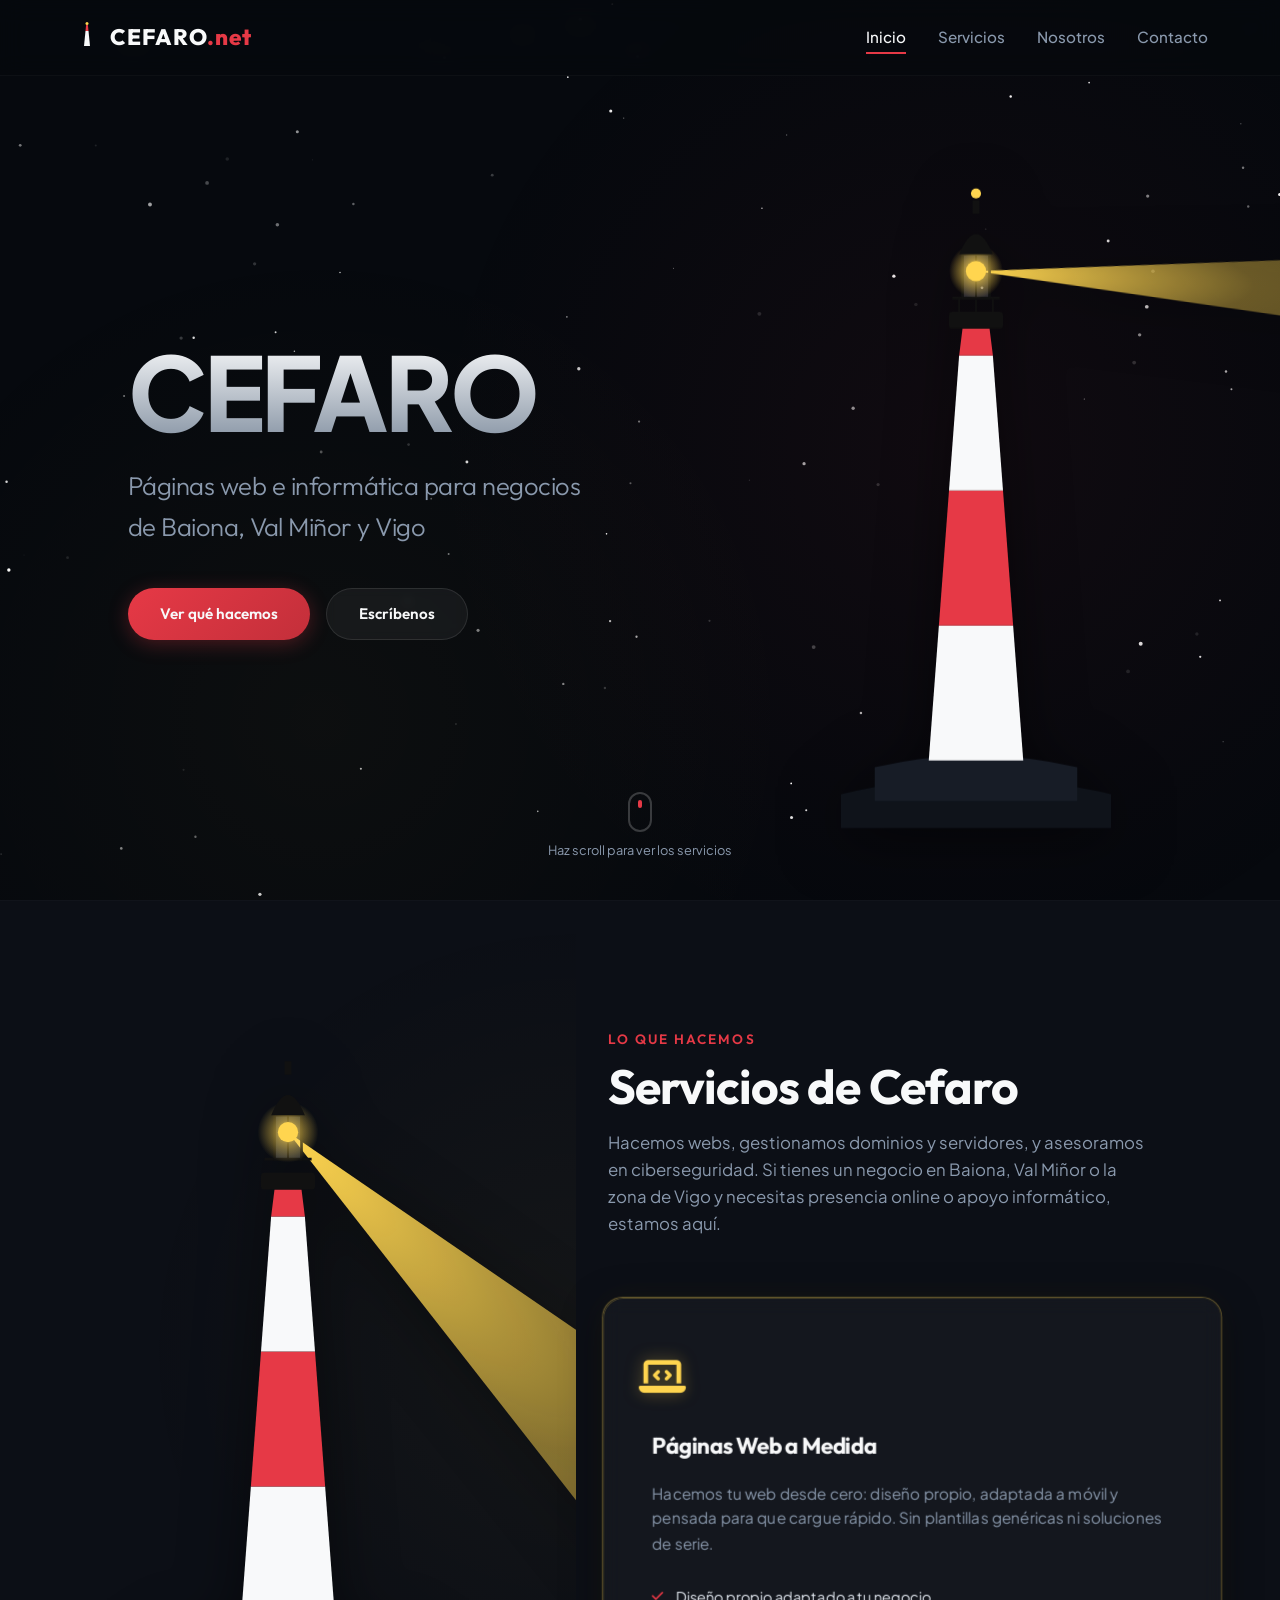
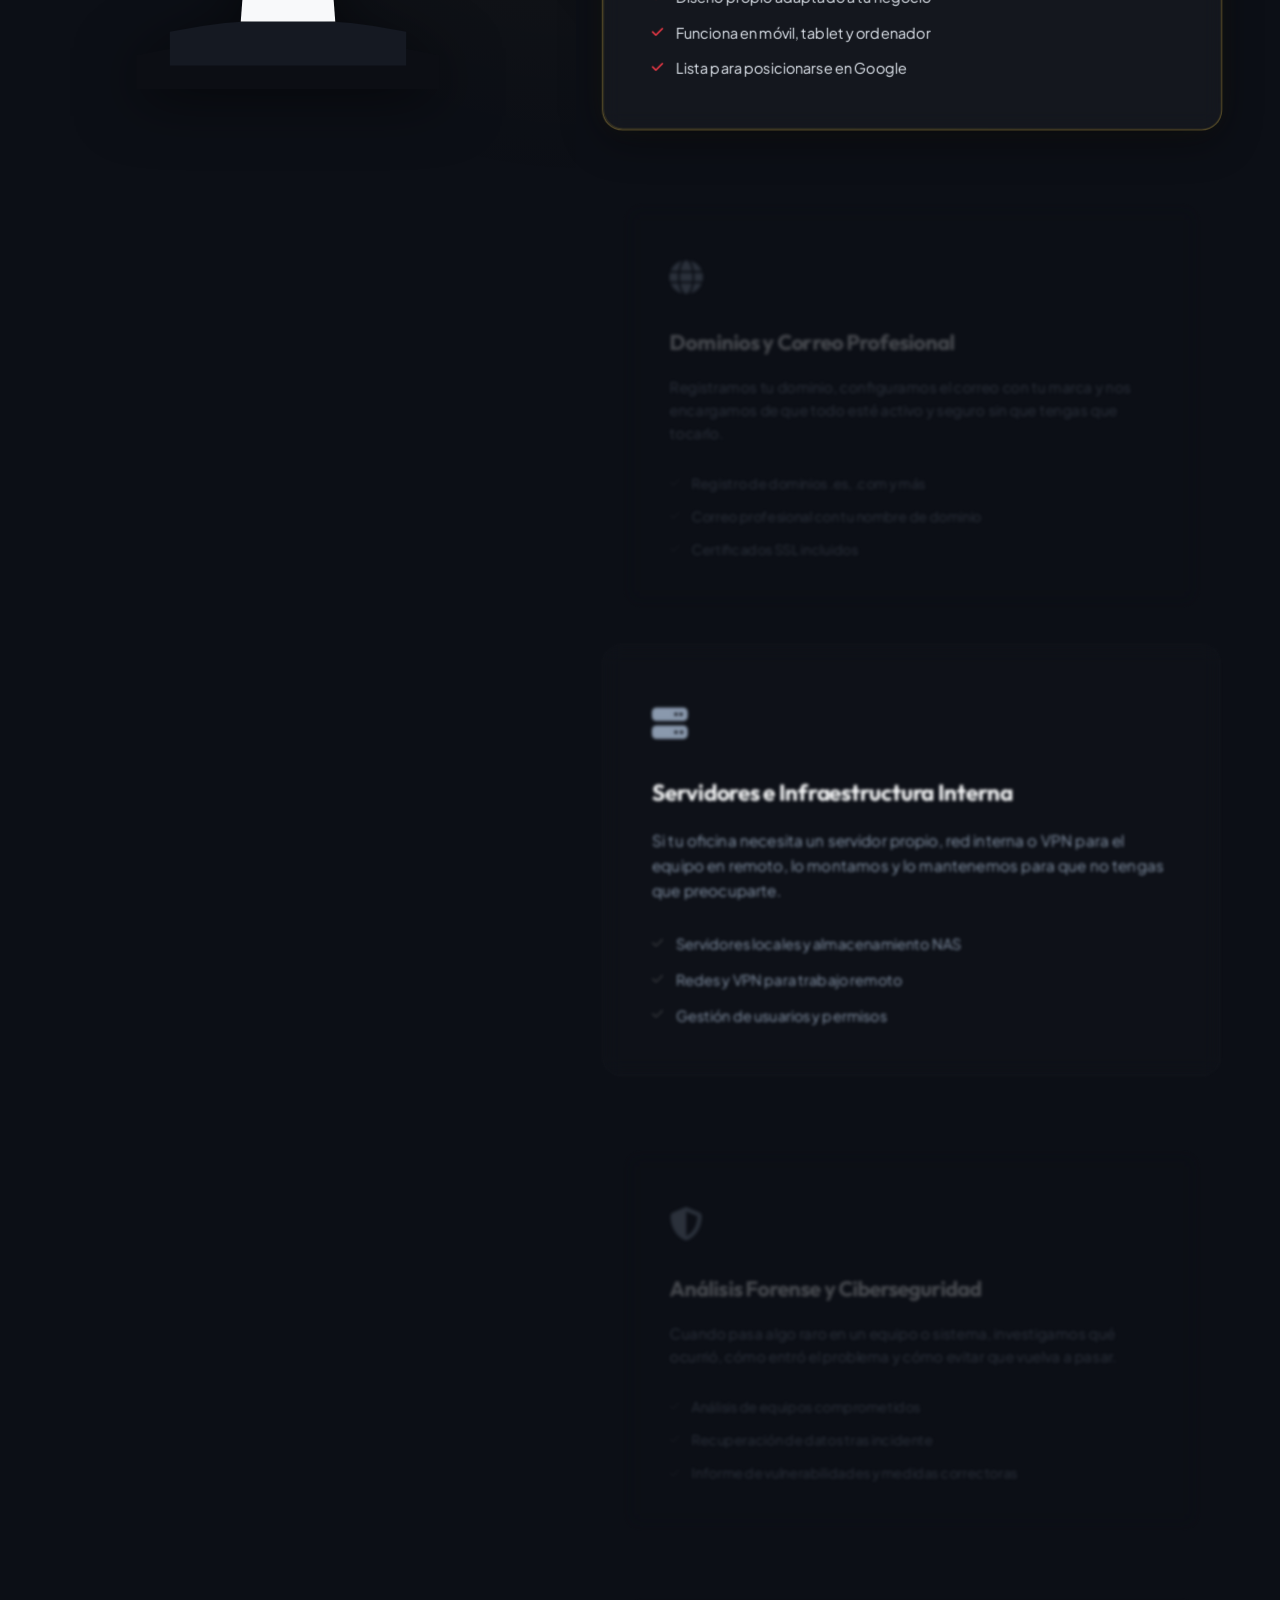
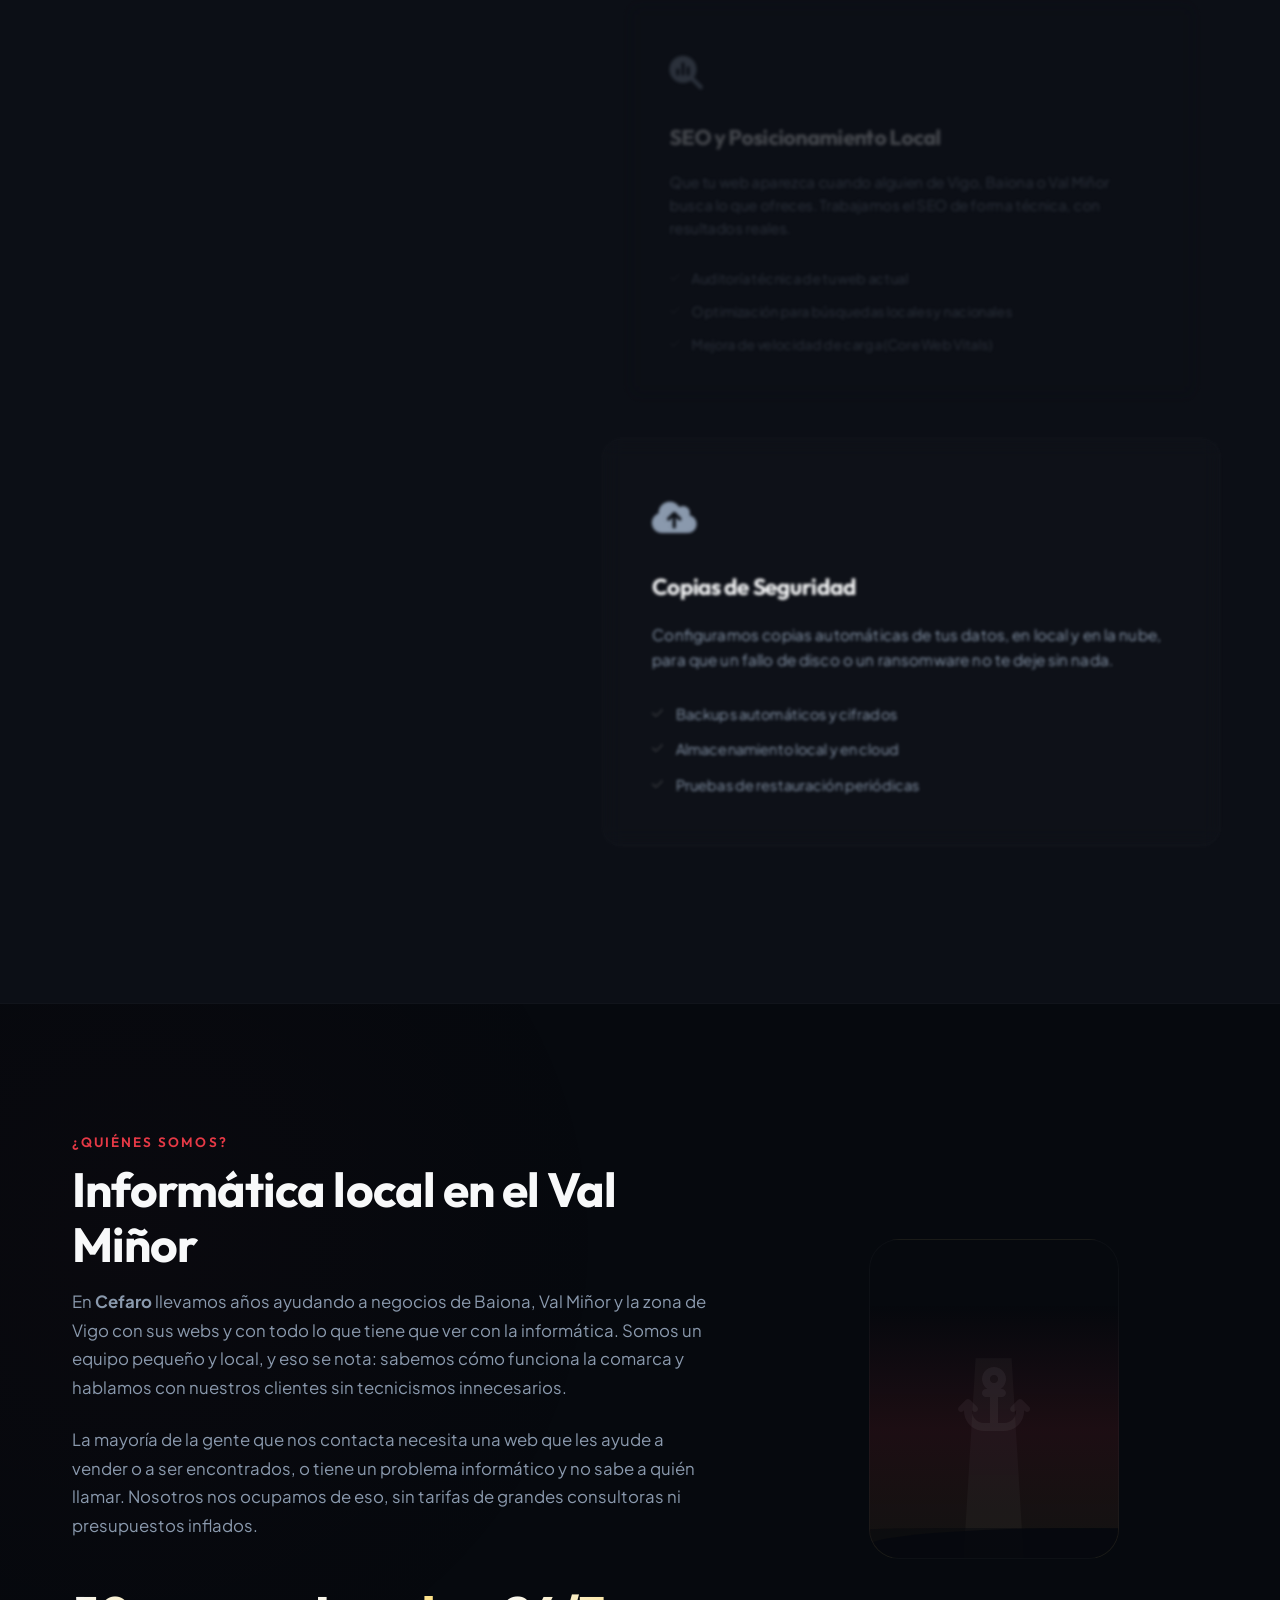
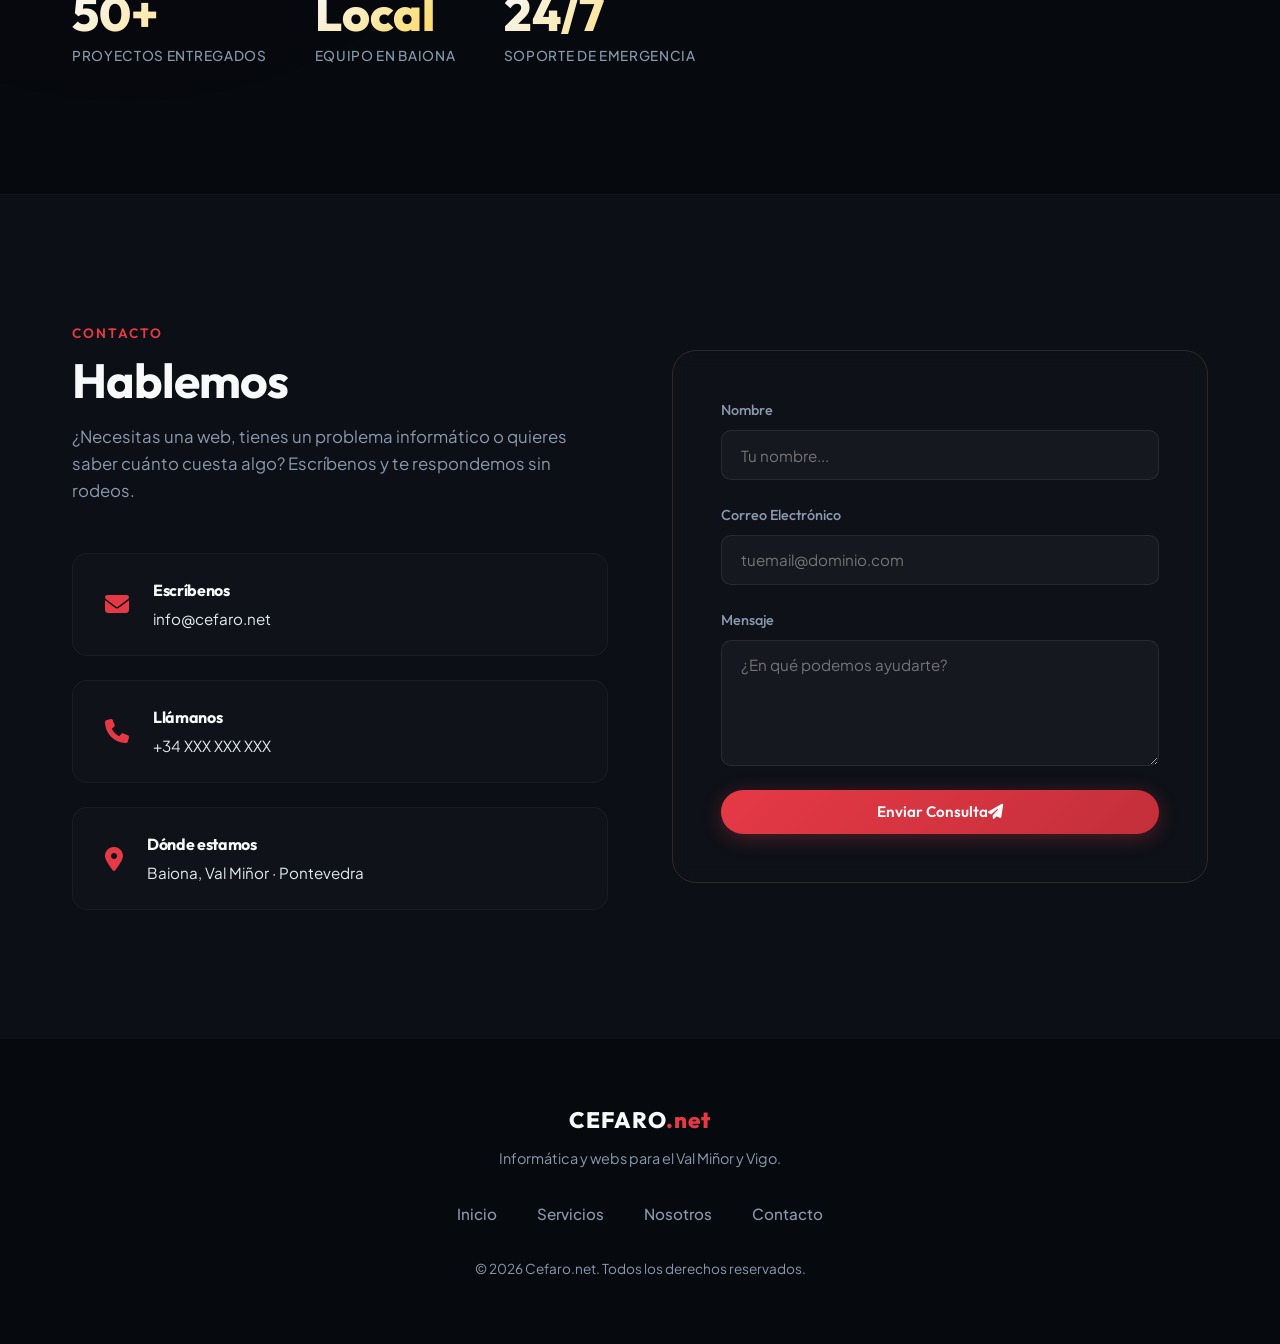
==== commit 59bfb208: "SEO: correcciones críticas y mejoras de posicionamiento local - Canónico corregido de www a non-www " ====
--- a/index.html
+++ b/index.html
@@ -7,31 +7,37 @@
     <!-- SEO Principal -->
     <title>Cefaro.net | Páginas Web e Informática en Baiona, Val Miñor y Vigo</title>
     <meta name="description" content="Cefaro.net: empresa de informática y diseño web en Baiona (Val Miñor, Pontevedra). Hacemos páginas web, SEO, servidores y ciberseguridad para negocios de Vigo, Rías Baixas y toda Galicia.">
-    <meta name="keywords" content="páginas web Baiona, diseño web Val Miñor, informática Baiona, páginas web Vigo, teleco Baiona, ciberseguridad Vigo, desarrollo web Rías Baixas, páginas web Galicia, diseño web Pontevedra, páginas web Nigrán">
     <meta name="robots" content="index, follow">
-    <link rel="canonical" href="https://www.cefaro.net/">
+    <link rel="canonical" href="https://cefaro.net/">
+    <link rel="icon" href="/favicon.ico" type="image/x-icon">
 
     <!-- Open Graph -->
     <meta property="og:type" content="website">
-    <meta property="og:url" content="https://www.cefaro.net/">
-    <meta property="og:title" content="Cefaro.net | Páginas Web e Informática en Baiona y Vigo">
+    <meta property="og:url" content="https://cefaro.net/">
+    <meta property="og:title" content="Cefaro.net | Páginas Web e Informática en Baiona, Val Miñor y Vigo">
     <meta property="og:description" content="Empresa local de informática y desarrollo web en Baiona (Val Miñor). Diseñamos webs, hacemos SEO y gestionamos servidores para negocios de la zona de Vigo y Rías Baixas.">
     <meta property="og:locale" content="es_ES">
     <meta property="og:site_name" content="Cefaro.net">
+    <meta property="og:image" content="https://cefaro.net/og-image.jpg">
+    <meta property="og:image:width" content="1200">
+    <meta property="og:image:height" content="630">
+    <meta property="og:image:alt" content="Cefaro.net — Páginas web e informática en Baiona, Val Miñor y Vigo">
 
     <!-- Twitter Card -->
-    <meta name="twitter:card" content="summary">
-    <meta name="twitter:title" content="Cefaro.net | Páginas Web e Informática en Baiona y Vigo">
+    <meta name="twitter:card" content="summary_large_image">
+    <meta name="twitter:title" content="Cefaro.net | Páginas Web e Informática en Baiona, Val Miñor y Vigo">
     <meta name="twitter:description" content="Empresa local de informática y desarrollo web en Baiona (Val Miñor). Webs, SEO, servidores y ciberseguridad para la zona de Vigo y Rías Baixas.">
+    <meta name="twitter:image" content="https://cefaro.net/og-image.jpg">
 
     <!-- Schema.org LocalBusiness -->
     <script type="application/ld+json">
     {
       "@context": "https://schema.org",
-      "@type": ["LocalBusiness", "ProfessionalService"],
+      "@type": ["LocalBusiness", "ITService", "ProfessionalService"],
       "name": "Cefaro",
-      "url": "https://www.cefaro.net",
+      "url": "https://cefaro.net",
       "email": "info@cefaro.net",
+      "image": "https://cefaro.net/og-image.jpg",
       "description": "Empresa de informática y diseño web en Baiona, Val Miñor (Pontevedra). Páginas web, SEO, servidores, ciberseguridad y copias de seguridad para negocios de Vigo y Rías Baixas.",
       "address": {
         "@type": "PostalAddress",
@@ -64,7 +70,19 @@
         "Servidores"
       ],
       "priceRange": "€€",
-      "currenciesAccepted": "EUR"
+      "currenciesAccepted": "EUR",
+      "hasOfferCatalog": {
+        "@type": "OfferCatalog",
+        "name": "Servicios de informática y desarrollo web",
+        "itemListElement": [
+          {"@type": "Offer", "itemOffered": {"@type": "Service", "name": "Páginas Web a Medida"}},
+          {"@type": "Offer", "itemOffered": {"@type": "Service", "name": "Dominios y Correo Profesional"}},
+          {"@type": "Offer", "itemOffered": {"@type": "Service", "name": "Servidores e Infraestructura Interna"}},
+          {"@type": "Offer", "itemOffered": {"@type": "Service", "name": "Análisis Forense y Ciberseguridad"}},
+          {"@type": "Offer", "itemOffered": {"@type": "Service", "name": "SEO y Posicionamiento Local"}},
+          {"@type": "Offer", "itemOffered": {"@type": "Service", "name": "Copias de Seguridad"}}
+        ]
+      }
     }
     </script>
 
@@ -95,7 +113,7 @@
                 </span>
                 <span class="logo-text">CEFARO<span class="dot">.net</span></span>
             </a>
-            <nav class="nav-links">
+            <nav class="nav-links" aria-label="Menú principal">
                 <a href="#hero" class="nav-item active">Inicio</a>
                 <a href="#services-section" class="nav-item">Servicios</a>
                 <a href="#about" class="nav-item">Nosotros</a>
@@ -112,8 +130,8 @@
     <!-- Hero Section -->
     <section id="hero" class="hero-section">
         <div class="hero-content">
-            <h1 class="hero-title">CEFARO</h1>
-            <p class="hero-subtitle">Páginas web e informática para negocios de Baiona, Val Miñor y Vigo</p>
+            <p class="hero-title">CEFARO</p>
+            <h1 class="hero-subtitle">Páginas web e informática para negocios de Baiona, Val Miñor y Vigo</h1>
             <div class="hero-cta">
                 <a href="#services-section" class="btn btn-primary">Ver qué hacemos</a>
                 <a href="#contact" class="btn btn-secondary">Escríbenos</a>
@@ -394,7 +412,15 @@
                             <i class="fa-solid fa-envelope"></i>
                             <div>
                                 <h4>Escríbenos</h4>
-                                <p>info@cefaro.net</p>
+                                <p><a href="mailto:info@cefaro.net">info@cefaro.net</a></p>
+                            </div>
+                        </div>
+                        <!-- TODO: reemplaza el número con tu teléfono real y actualiza también "telephone" en el schema JSON-LD -->
+                        <div class="contact-method-card">
+                            <i class="fa-solid fa-phone"></i>
+                            <div>
+                                <h4>Llámanos</h4>
+                                <p><a href="tel:+34000000000">+34 XXX XXX XXX</a></p>
                             </div>
                         </div>
                         <div class="contact-method-card">
@@ -407,20 +433,21 @@
                     </div>
                 </div>
                 <div class="contact-form-wrapper">
-                    <form class="contact-form" id="contact-form" onsubmit="event.preventDefault(); alert('Mensaje enviado. ¡Nos pondremos en contacto muy pronto!');">
+                    <!-- Formulario vía Formspree: crea cuenta en formspree.io y reemplaza FORMSPREE_TOKEN -->
+                    <form class="contact-form" id="contact-form" action="https://formspree.io/f/FORMSPREE_TOKEN" method="POST">
                         <div class="form-group">
                             <label for="name">Nombre</label>
-                            <input type="text" id="name" required placeholder="Tu nombre...">
+                            <input type="text" id="name" name="name" required placeholder="Tu nombre...">
                         </div>
                         <div class="form-group">
                             <label for="email">Correo Electrónico</label>
-                            <input type="email" id="email" required placeholder="tuemail@dominio.com">
+                            <input type="email" id="email" name="email" required placeholder="tuemail@dominio.com">
                         </div>
                         <div class="form-group">
                             <label for="message">Mensaje</label>
-                            <textarea id="message" rows="5" required placeholder="¿En qué podemos ayudarte?"></textarea>
-                        </div>
-                        <button type="submit" class="btn btn-primary btn-block">Enviar Consulta <i class="fa-solid fa-paper-plane"></i></button>
+                            <textarea id="message" name="message" rows="5" required placeholder="¿En qué podemos ayudarte?"></textarea>
+                        </div>
+                        <button type="submit" class="btn btn-primary btn-block" id="submit-btn">Enviar Consulta <i class="fa-solid fa-paper-plane"></i></button>
                     </form>
                 </div>
             </div>
--- a/style.css
+++ b/style.css
@@ -910,3 +910,44 @@
         padding: 2rem;
     }
 }
+
+/* -------------------------------------------------------------
+   FORM STATES
+------------------------------------------------------------- */
+.form-success,
+.form-notice,
+.form-error {
+    padding: 1.25rem 1.5rem;
+    border-radius: 0.75rem;
+    font-size: 0.95rem;
+    line-height: 1.6;
+    display: flex;
+    align-items: center;
+    gap: 0.75rem;
+}
+
+.form-success {
+    background: rgba(34, 197, 94, 0.1);
+    border: 1px solid rgba(34, 197, 94, 0.3);
+    color: #86efac;
+}
+
+.form-notice {
+    background: rgba(234, 179, 8, 0.1);
+    border: 1px solid rgba(234, 179, 8, 0.3);
+    color: #fde047;
+}
+
+.form-error {
+    background: rgba(230, 57, 70, 0.1);
+    border: 1px solid rgba(230, 57, 70, 0.3);
+    color: #fca5a5;
+    margin-top: 1rem;
+}
+
+.form-success a,
+.form-notice a,
+.form-error a {
+    color: inherit;
+    text-decoration: underline;
+}
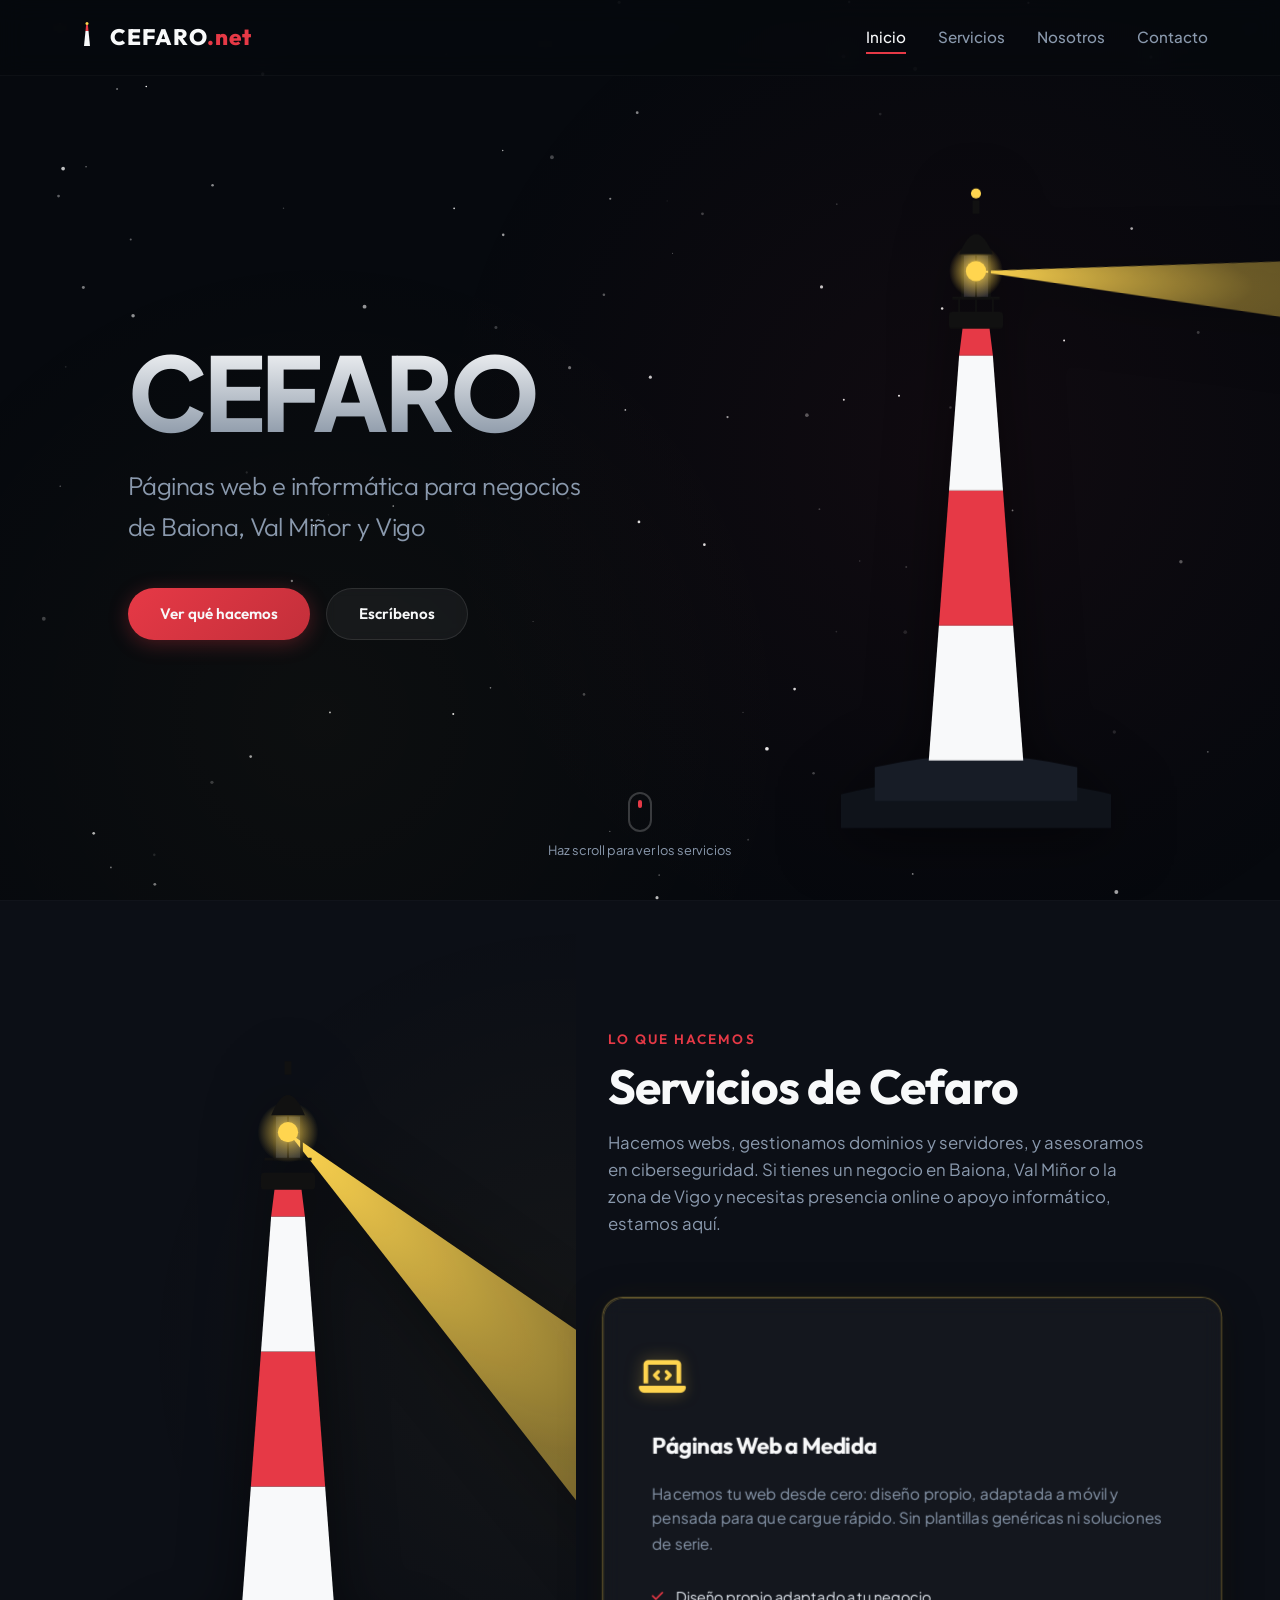
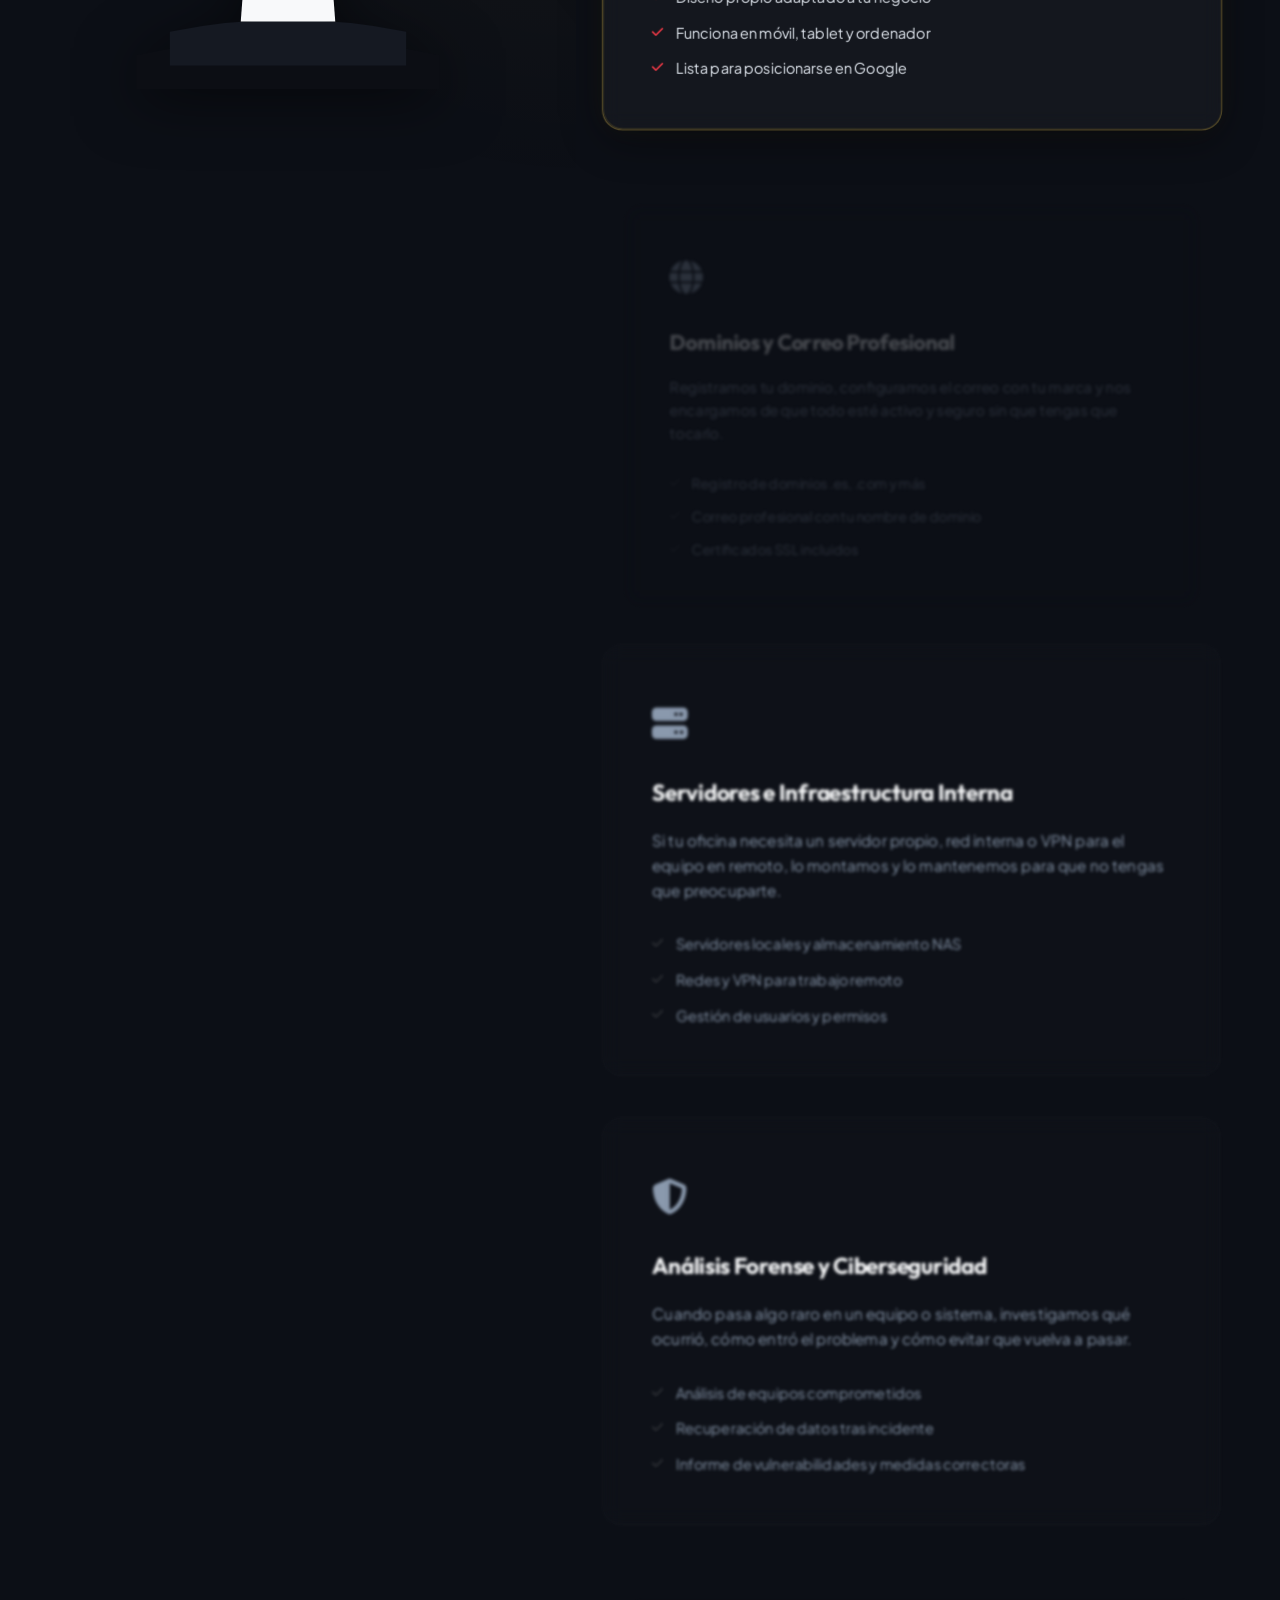
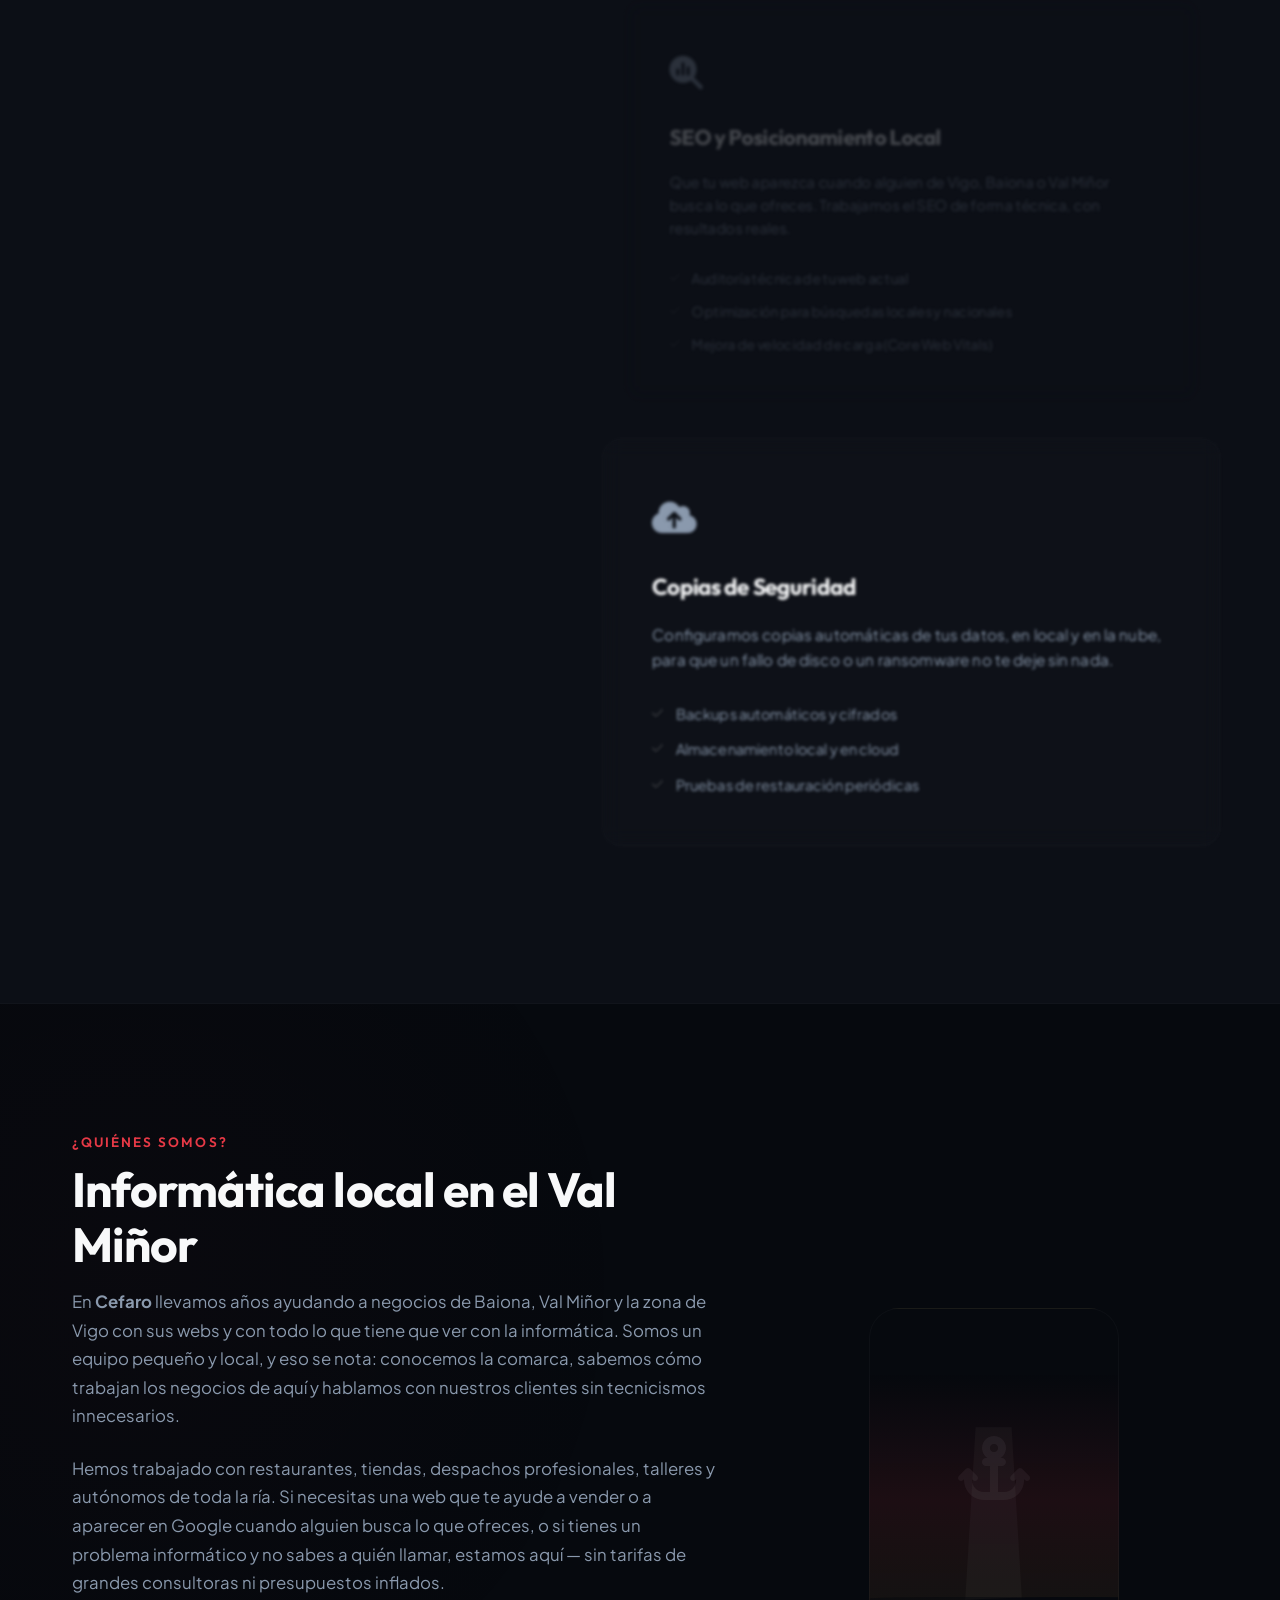
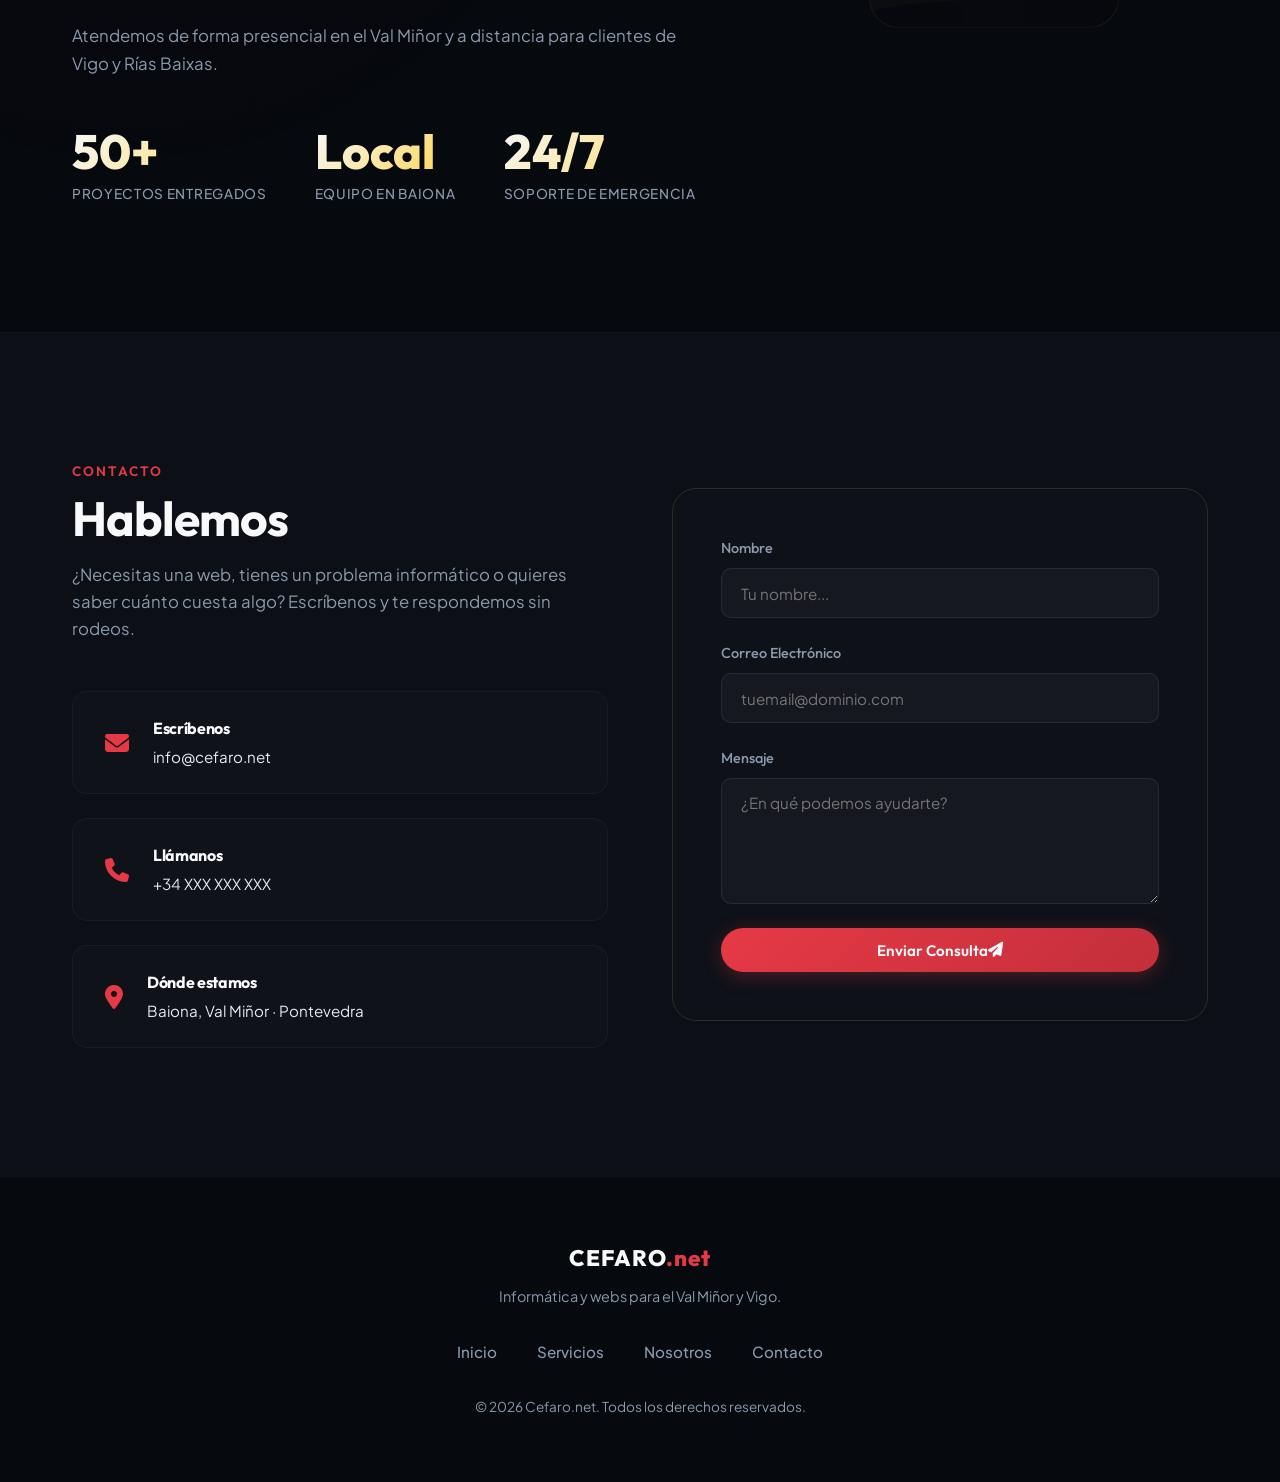
==== commit e2a170b8: "SEO: seguridad, rendimiento, schema y assets visuales - favicon.svg: icono lighthouse en SVG (soport" ====
--- a/index.html
+++ b/index.html
@@ -8,8 +8,9 @@
     <title>Cefaro.net | Páginas Web e Informática en Baiona, Val Miñor y Vigo</title>
     <meta name="description" content="Cefaro.net: empresa de informática y diseño web en Baiona (Val Miñor, Pontevedra). Hacemos páginas web, SEO, servidores y ciberseguridad para negocios de Vigo, Rías Baixas y toda Galicia.">
     <meta name="robots" content="index, follow">
+    <meta name="referrer" content="strict-origin-when-cross-origin">
     <link rel="canonical" href="https://cefaro.net/">
-    <link rel="icon" href="/favicon.ico" type="image/x-icon">
+    <link rel="icon" href="/favicon.svg" type="image/svg+xml">
 
     <!-- Open Graph -->
     <meta property="og:type" content="website">
@@ -18,7 +19,7 @@
     <meta property="og:description" content="Empresa local de informática y desarrollo web en Baiona (Val Miñor). Diseñamos webs, hacemos SEO y gestionamos servidores para negocios de la zona de Vigo y Rías Baixas.">
     <meta property="og:locale" content="es_ES">
     <meta property="og:site_name" content="Cefaro.net">
-    <meta property="og:image" content="https://cefaro.net/og-image.jpg">
+    <meta property="og:image" content="https://cefaro.net/og-image.png">
     <meta property="og:image:width" content="1200">
     <meta property="og:image:height" content="630">
     <meta property="og:image:alt" content="Cefaro.net — Páginas web e informática en Baiona, Val Miñor y Vigo">
@@ -27,9 +28,13 @@
     <meta name="twitter:card" content="summary_large_image">
     <meta name="twitter:title" content="Cefaro.net | Páginas Web e Informática en Baiona, Val Miñor y Vigo">
     <meta name="twitter:description" content="Empresa local de informática y desarrollo web en Baiona (Val Miñor). Webs, SEO, servidores y ciberseguridad para la zona de Vigo y Rías Baixas.">
-    <meta name="twitter:image" content="https://cefaro.net/og-image.jpg">
+    <meta name="twitter:image" content="https://cefaro.net/og-image.png">
 
     <!-- Schema.org LocalBusiness -->
+    <!-- TODO SEO: sustituir los valores XXX por datos reales:
+         "telephone": "+34 TU_NUMERO_REAL"
+         "sameAs": ["https://g.page/TU_PERFIL_GBP", "https://www.linkedin.com/company/cefaro"]
+    -->
     <script type="application/ld+json">
     {
       "@context": "https://schema.org",
@@ -37,7 +42,8 @@
       "name": "Cefaro",
       "url": "https://cefaro.net",
       "email": "info@cefaro.net",
-      "image": "https://cefaro.net/og-image.jpg",
+      "telephone": "+34 XXX XXX XXX",
+      "image": "https://cefaro.net/og-image.png",
       "description": "Empresa de informática y diseño web en Baiona, Val Miñor (Pontevedra). Páginas web, SEO, servidores, ciberseguridad y copias de seguridad para negocios de Vigo y Rías Baixas.",
       "address": {
         "@type": "PostalAddress",
@@ -69,6 +75,8 @@
         "Ciberseguridad",
         "Servidores"
       ],
+      "openingHours": "Mo-Fr 09:00-18:00",
+      "sameAs": [],
       "priceRange": "€€",
       "currenciesAccepted": "EUR",
       "hasOfferCatalog": {
@@ -89,9 +97,10 @@
     <!-- Google Fonts -->
     <link rel="preconnect" href="https://fonts.googleapis.com">
     <link rel="preconnect" href="https://fonts.gstatic.com" crossorigin>
+    <link rel="preconnect" href="https://cdnjs.cloudflare.com">
     <link href="https://fonts.googleapis.com/css2?family=Outfit:wght@300;400;600;800&family=Plus+Jakarta+Sans:wght@300;400;500;700&display=swap" rel="stylesheet">
     <!-- FontAwesome for Icons -->
-    <link rel="stylesheet" href="https://cdnjs.cloudflare.com/ajax/libs/font-awesome/6.4.0/css/all.min.css">
+    <link rel="stylesheet" href="https://cdnjs.cloudflare.com/ajax/libs/font-awesome/6.7.2/css/all.min.css">
     <!-- Stylesheets -->
     <link rel="stylesheet" href="style.css">
 </head>
@@ -370,8 +379,9 @@
                 <div class="about-text-column">
                     <span class="section-subtitle">¿Quiénes Somos?</span>
                     <h2 class="section-title">Informática local en el Val Miñor</h2>
-                    <p>En <strong>Cefaro</strong> llevamos años ayudando a negocios de Baiona, Val Miñor y la zona de Vigo con sus webs y con todo lo que tiene que ver con la informática. Somos un equipo pequeño y local, y eso se nota: sabemos cómo funciona la comarca y hablamos con nuestros clientes sin tecnicismos innecesarios.</p>
-                    <p>La mayoría de la gente que nos contacta necesita una web que les ayude a vender o a ser encontrados, o tiene un problema informático y no sabe a quién llamar. Nosotros nos ocupamos de eso, sin tarifas de grandes consultoras ni presupuestos inflados.</p>
+                    <p>En <strong>Cefaro</strong> llevamos años ayudando a negocios de Baiona, Val Miñor y la zona de Vigo con sus webs y con todo lo que tiene que ver con la informática. Somos un equipo pequeño y local, y eso se nota: conocemos la comarca, sabemos cómo trabajan los negocios de aquí y hablamos con nuestros clientes sin tecnicismos innecesarios.</p>
+                    <p>Hemos trabajado con restaurantes, tiendas, despachos profesionales, talleres y autónomos de toda la ría. Si necesitas una web que te ayude a vender o a aparecer en Google cuando alguien busca lo que ofreces, o si tienes un problema informático y no sabes a quién llamar, estamos aquí — sin tarifas de grandes consultoras ni presupuestos inflados.</p>
+                    <p>Atendemos de forma presencial en el Val Miñor y a distancia para clientes de Vigo y Rías Baixas.</p>
                     <div class="metrics">
                         <div class="metric-item">
                             <span class="metric-num">50+</span>
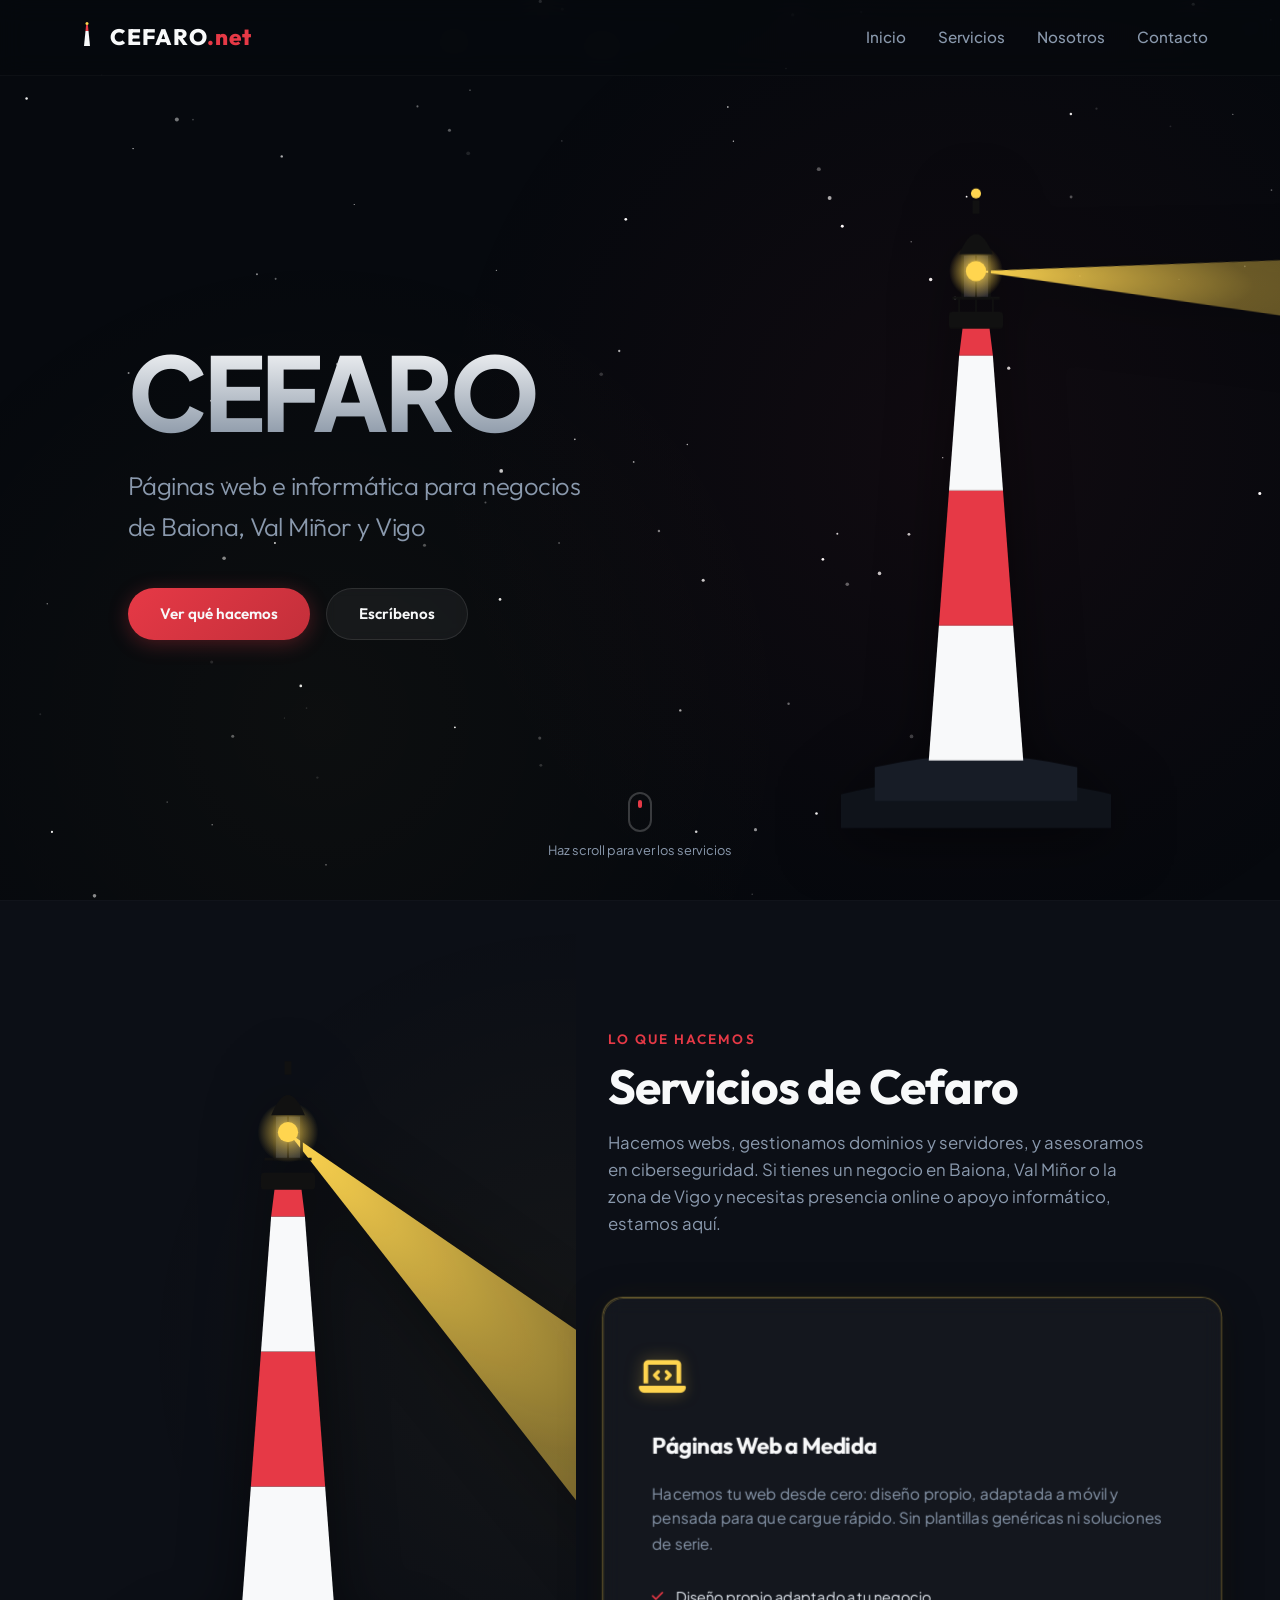
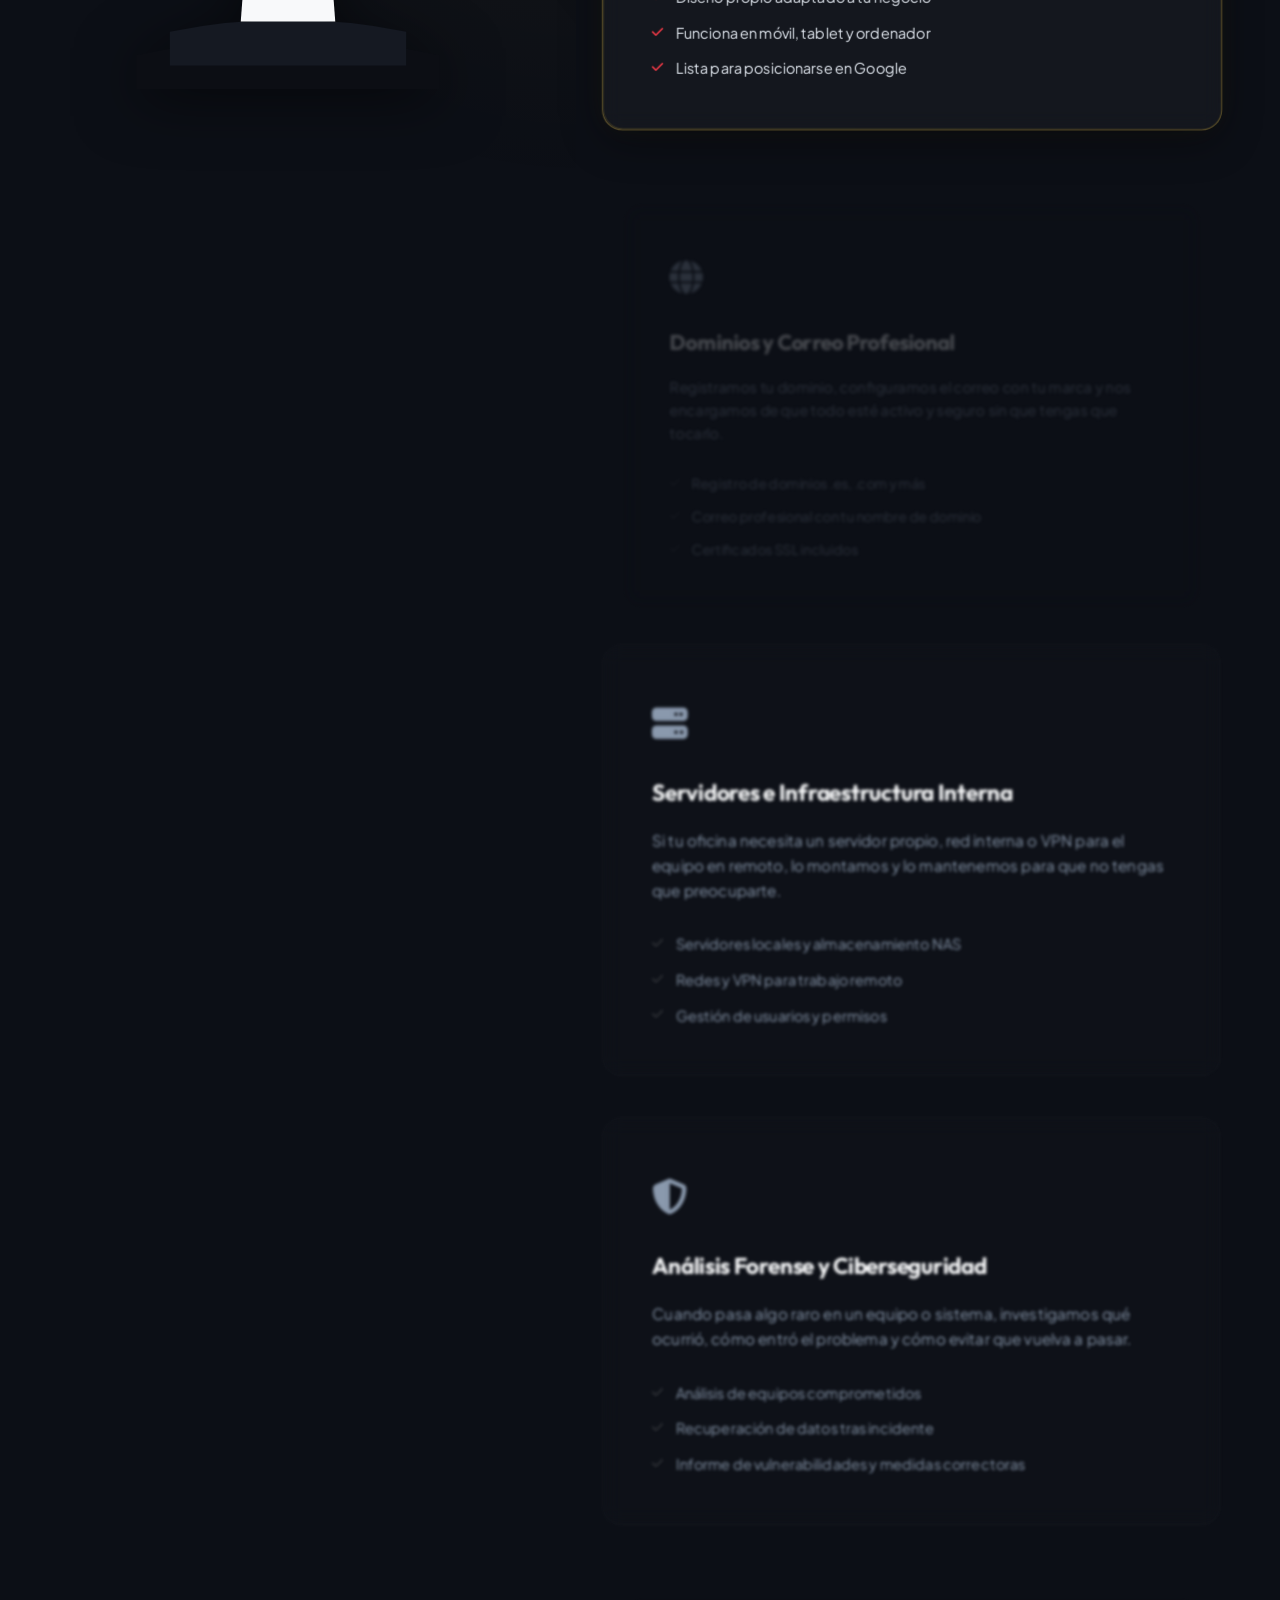
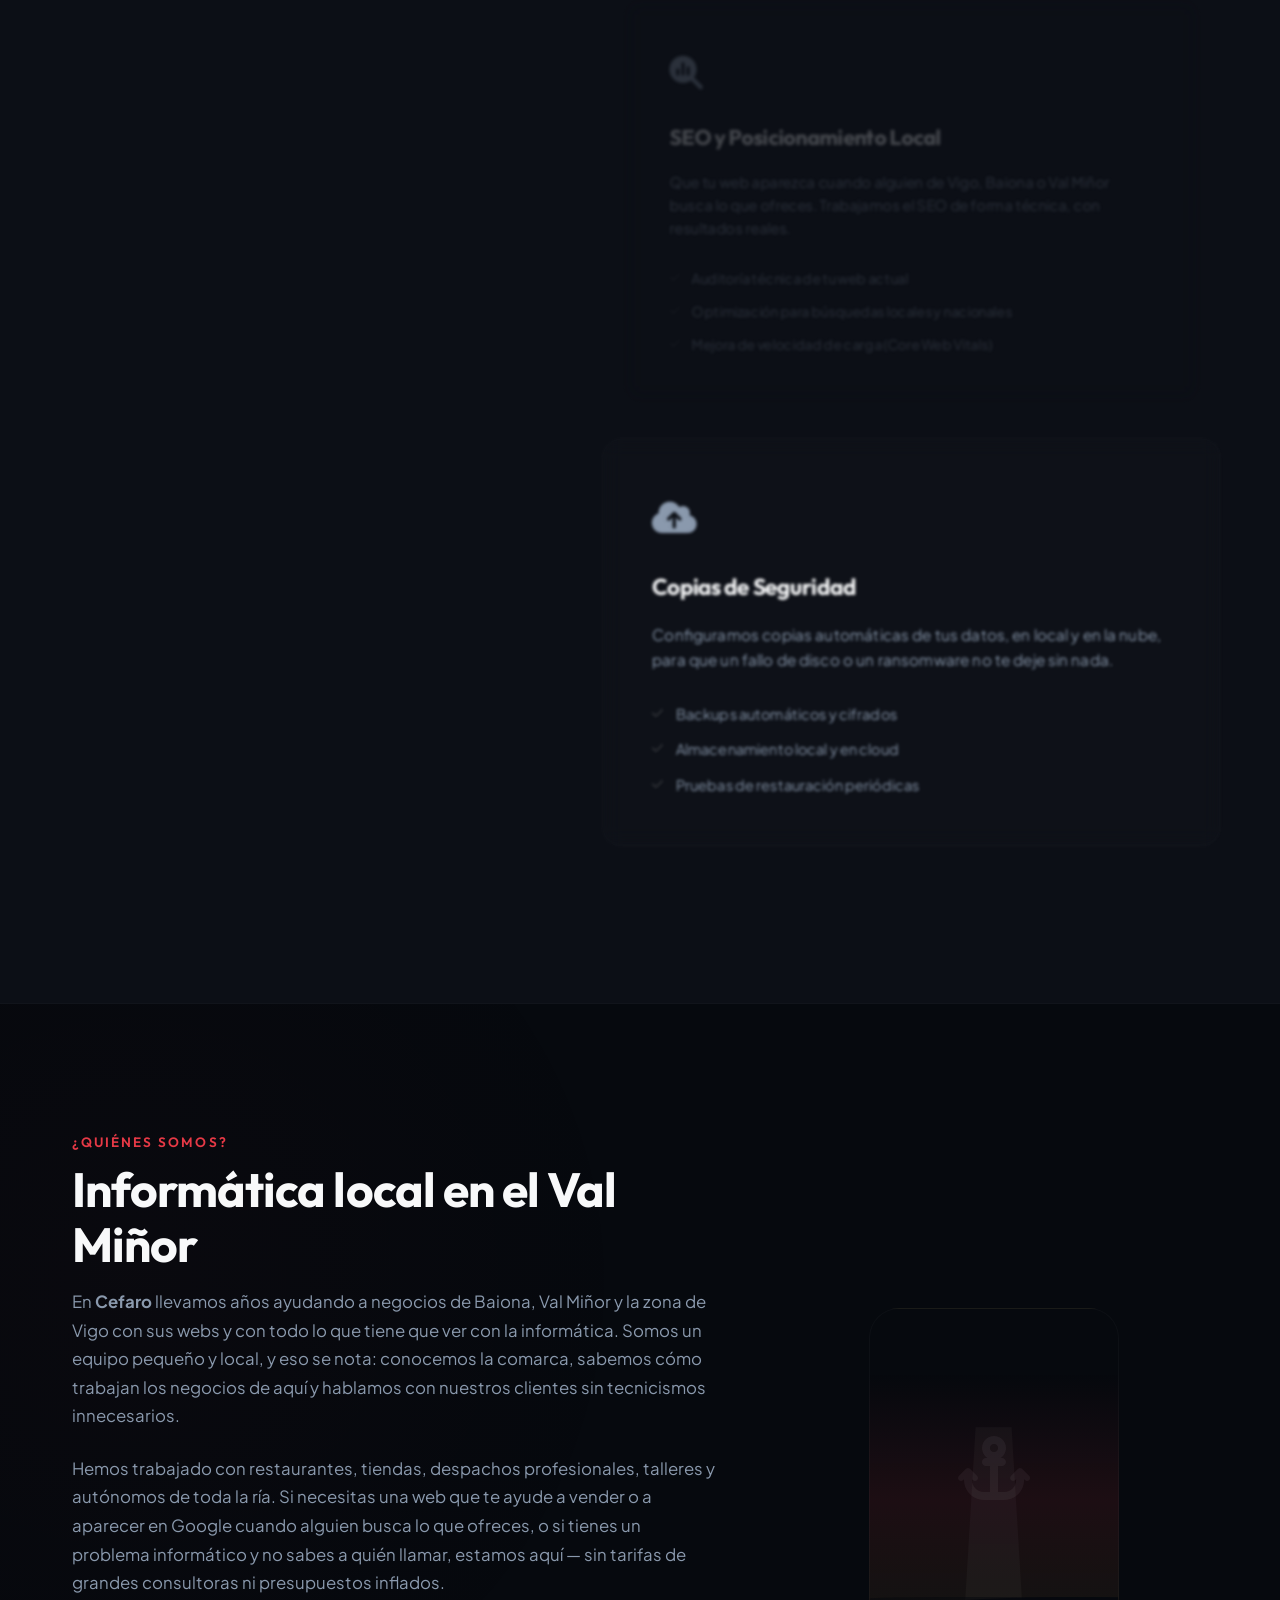
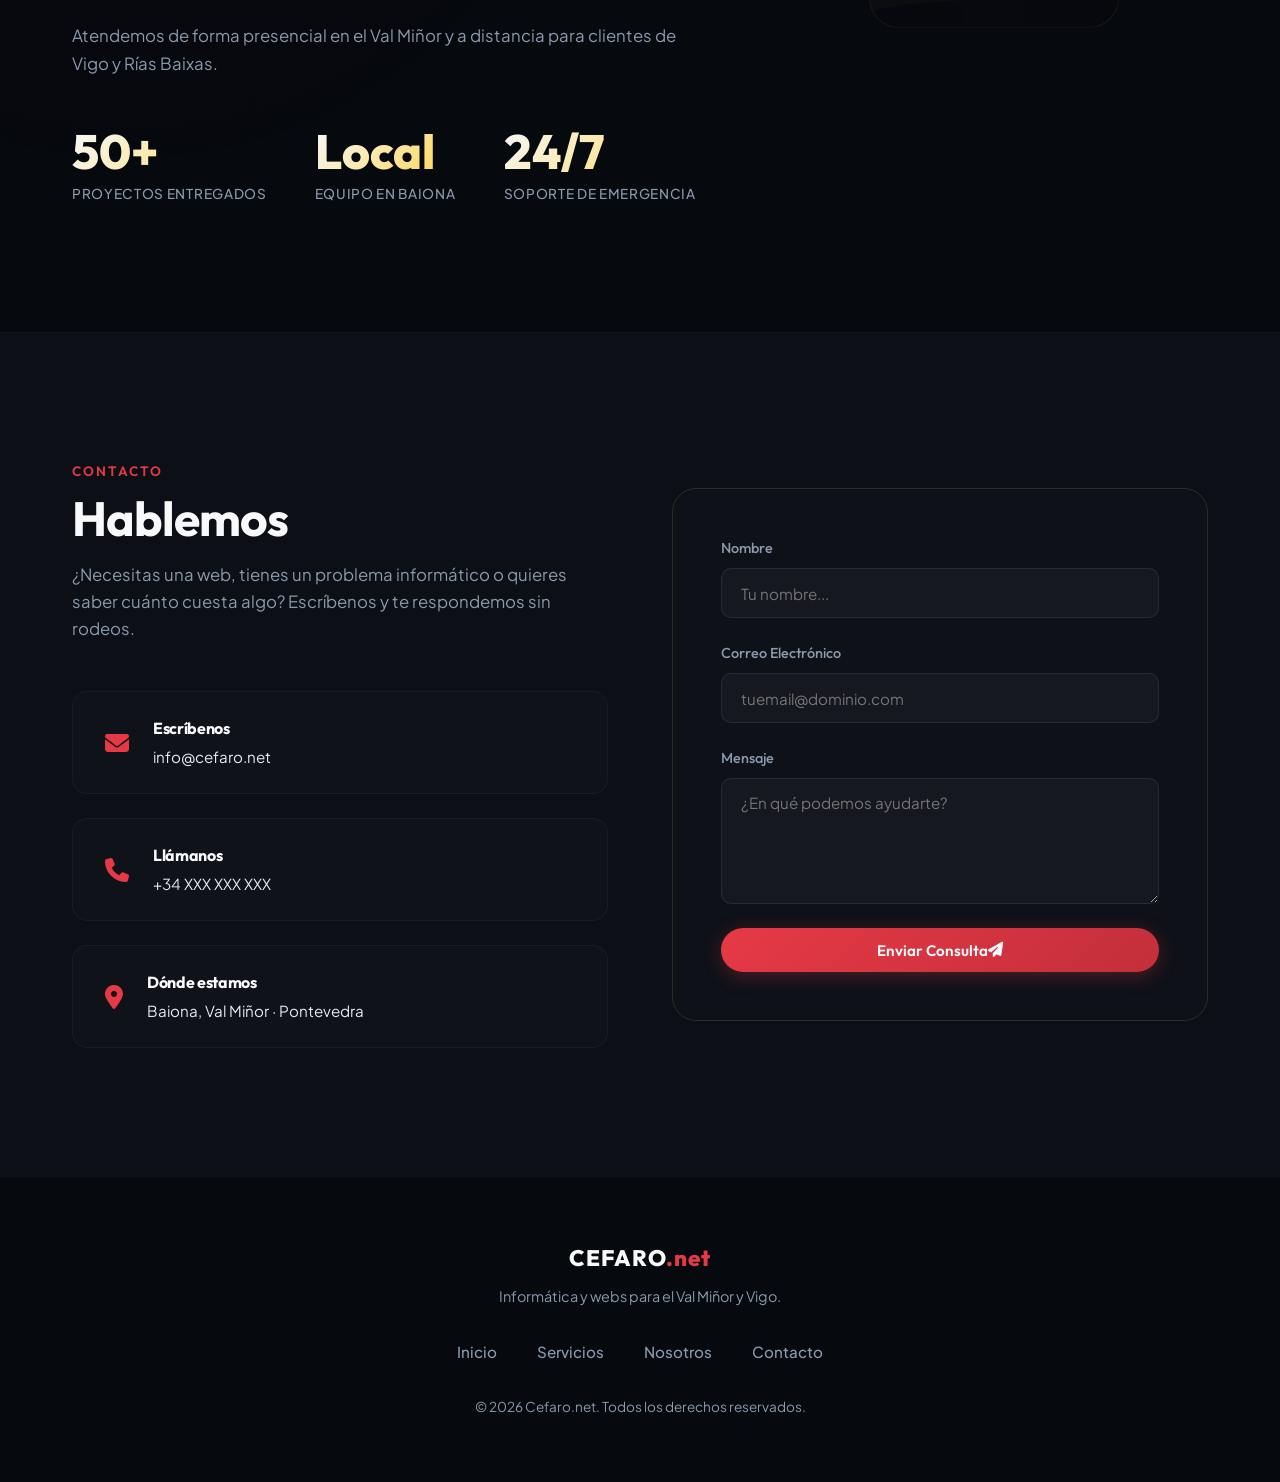
==== commit 12f91135: "feat: arquitectura multipágina con catálogo de servicios, nosotros y contacto Nuevas páginas: - /ser" ====
--- a/index.html
+++ b/index.html
@@ -123,10 +123,10 @@
                 <span class="logo-text">CEFARO<span class="dot">.net</span></span>
             </a>
             <nav class="nav-links" aria-label="Menú principal">
-                <a href="#hero" class="nav-item active">Inicio</a>
-                <a href="#services-section" class="nav-item">Servicios</a>
-                <a href="#about" class="nav-item">Nosotros</a>
-                <a href="#contact" class="nav-item">Contacto</a>
+                <a href="/" class="nav-item active">Inicio</a>
+                <a href="/servicios/" class="nav-item">Servicios</a>
+                <a href="/nosotros/" class="nav-item">Nosotros</a>
+                <a href="/contacto/" class="nav-item">Contacto</a>
             </nav>
             <div class="nav-toggle" id="nav-toggle">
                 <span></span>
@@ -142,8 +142,8 @@
             <p class="hero-title">CEFARO</p>
             <h1 class="hero-subtitle">Páginas web e informática para negocios de Baiona, Val Miñor y Vigo</h1>
             <div class="hero-cta">
-                <a href="#services-section" class="btn btn-primary">Ver qué hacemos</a>
-                <a href="#contact" class="btn btn-secondary">Escríbenos</a>
+                <a href="/servicios/" class="btn btn-primary">Ver qué hacemos</a>
+                <a href="/contacto/" class="btn btn-secondary">Escríbenos</a>
             </div>
         </div>
         <div class="hero-lighthouse-container">
@@ -472,10 +472,10 @@
                 <p>Informática y webs para el Val Miñor y Vigo.</p>
             </div>
             <div class="footer-links">
-                <a href="#hero">Inicio</a>
-                <a href="#services-section">Servicios</a>
-                <a href="#about">Nosotros</a>
-                <a href="#contact">Contacto</a>
+                <a href="/">Inicio</a>
+                <a href="/servicios/">Servicios</a>
+                <a href="/nosotros/">Nosotros</a>
+                <a href="/contacto/">Contacto</a>
             </div>
             <div class="footer-copy">
                 <p>&copy; 2026 Cefaro.net. Todos los derechos reservados.</p>
--- a/style.css
+++ b/style.css
@@ -912,6 +912,372 @@
 }
 
 /* -------------------------------------------------------------
+   SUBPAGES — SHARED
+------------------------------------------------------------- */
+.page-hero {
+    padding: 9rem 0 5rem;
+    background: radial-gradient(circle at 60% 40%, rgba(230,57,70,0.05) 0%, transparent 50%),
+                linear-gradient(180deg, #0c0f16 0%, #06090e 100%);
+    border-bottom: 1px solid rgba(255,255,255,0.04);
+    text-align: center;
+    position: relative;
+    z-index: 1;
+}
+
+.page-hero-title {
+    font-family: var(--font-heading);
+    font-size: clamp(2.5rem, 6vw, 4.5rem);
+    font-weight: 800;
+    color: var(--color-white);
+    margin: 0.5rem 0 1.25rem;
+    letter-spacing: -0.03em;
+}
+
+.page-hero-desc {
+    color: var(--text-muted);
+    font-size: 1.1rem;
+    max-width: 640px;
+    margin: 0 auto;
+    line-height: 1.7;
+}
+
+.breadcrumb {
+    display: flex;
+    align-items: center;
+    justify-content: center;
+    gap: 0.5rem;
+    font-size: 0.85rem;
+    color: var(--text-muted);
+    margin-bottom: 1.5rem;
+}
+
+.breadcrumb a {
+    color: var(--text-muted);
+}
+
+.breadcrumb a:hover {
+    color: var(--color-white);
+}
+
+.breadcrumb span:last-child {
+    color: var(--color-primary);
+}
+
+.page-content {
+    position: relative;
+    z-index: 1;
+}
+
+/* Catalog sections */
+.catalog-section {
+    padding: 5rem 0;
+    border-bottom: 1px solid rgba(255,255,255,0.03);
+}
+
+.catalog-section:last-of-type {
+    border-bottom: none;
+}
+
+.catalog-section--alt {
+    background: rgba(12,15,22,0.6);
+}
+
+.catalog-category-header {
+    display: flex;
+    align-items: center;
+    gap: 1.25rem;
+    margin-bottom: 1rem;
+}
+
+.category-icon-wrap {
+    width: 52px;
+    height: 52px;
+    background: rgba(230,57,70,0.1);
+    border: 1px solid rgba(230,57,70,0.2);
+    border-radius: 12px;
+    display: flex;
+    align-items: center;
+    justify-content: center;
+    color: var(--color-primary);
+    font-size: 1.3rem;
+    flex-shrink: 0;
+}
+
+.catalog-intro {
+    max-width: 680px;
+    margin-bottom: 3rem;
+    font-size: 1.05rem;
+    line-height: 1.7;
+}
+
+.catalog-grid {
+    display: grid;
+    grid-template-columns: repeat(auto-fit, minmax(280px, 1fr));
+    gap: 1.5rem;
+}
+
+.catalog-grid--two {
+    grid-template-columns: repeat(auto-fit, minmax(320px, 1fr));
+}
+
+.catalog-card {
+    background: var(--bg-dark-card);
+    border: 1px solid rgba(255,255,255,0.05);
+    border-radius: 1.25rem;
+    padding: 2rem;
+    display: flex;
+    flex-direction: column;
+    gap: 1rem;
+    transition: var(--transition-smooth);
+}
+
+.catalog-card:hover {
+    border-color: rgba(230,57,70,0.25);
+    transform: translateY(-3px);
+    box-shadow: 0 12px 40px rgba(0,0,0,0.3);
+}
+
+.catalog-card-icon {
+    font-size: 1.8rem;
+    color: var(--color-primary);
+    margin-bottom: 0.25rem;
+}
+
+.catalog-card-name {
+    font-family: var(--font-heading);
+    font-size: 1.15rem;
+    font-weight: 700;
+    color: var(--color-white);
+    margin: 0;
+}
+
+.catalog-card-desc {
+    color: var(--text-muted);
+    font-size: 0.92rem;
+    line-height: 1.65;
+    flex: 1;
+}
+
+.catalog-card-features {
+    list-style: none;
+    display: flex;
+    flex-direction: column;
+    gap: 0.5rem;
+    margin: 0;
+    padding: 0;
+}
+
+.catalog-card-features li {
+    font-size: 0.875rem;
+    color: var(--text-muted);
+    display: flex;
+    align-items: center;
+    gap: 0.6rem;
+}
+
+.catalog-card-features li i {
+    color: var(--color-primary);
+    font-size: 0.75rem;
+    flex-shrink: 0;
+}
+
+.catalog-card-meta {
+    display: flex;
+    gap: 0.6rem;
+    flex-wrap: wrap;
+    padding-top: 0.75rem;
+    border-top: 1px solid rgba(255,255,255,0.04);
+    margin-top: auto;
+}
+
+.badge {
+    display: inline-flex;
+    align-items: center;
+    gap: 0.35rem;
+    padding: 0.3rem 0.8rem;
+    border-radius: 2rem;
+    font-size: 0.75rem;
+    font-weight: 600;
+}
+
+.badge-price {
+    background: rgba(255,213,79,0.08);
+    color: var(--color-yellow);
+    border: 1px solid rgba(255,213,79,0.2);
+}
+
+.badge-recurrence {
+    background: rgba(230,57,70,0.08);
+    color: var(--color-primary);
+    border: 1px solid rgba(230,57,70,0.18);
+}
+
+/* Page CTA */
+.page-cta-section {
+    padding: 5rem 0;
+}
+
+.page-cta-box {
+    background: linear-gradient(135deg, rgba(230,57,70,0.08) 0%, rgba(255,213,79,0.04) 100%);
+    border: 1px solid rgba(230,57,70,0.15);
+    border-radius: 1.5rem;
+    padding: 4rem 3rem;
+    text-align: center;
+}
+
+.page-cta-box p {
+    max-width: 500px;
+    margin: 0 auto;
+    font-size: 1.05rem;
+}
+
+/* Valores grid (nosotros) */
+.values-grid {
+    display: grid;
+    grid-template-columns: repeat(auto-fit, minmax(280px, 1fr));
+    gap: 1.5rem;
+}
+
+.value-card {
+    background: var(--bg-dark-card);
+    border: 1px solid rgba(255,255,255,0.05);
+    border-radius: 1.25rem;
+    padding: 2rem;
+    transition: var(--transition-smooth);
+}
+
+.value-card:hover {
+    border-color: rgba(255,213,79,0.15);
+    transform: translateY(-2px);
+}
+
+.value-icon {
+    font-size: 1.75rem;
+    color: var(--color-yellow);
+    margin-bottom: 1rem;
+}
+
+.value-card h3 {
+    font-size: 1.1rem;
+    margin-bottom: 0.75rem;
+}
+
+.value-card p {
+    font-size: 0.9rem;
+    line-height: 1.65;
+}
+
+/* Coverage tags */
+.coverage-tags {
+    display: flex;
+    flex-wrap: wrap;
+    gap: 0.75rem;
+    justify-content: center;
+}
+
+.coverage-tag {
+    display: inline-flex;
+    align-items: center;
+    gap: 0.4rem;
+    padding: 0.5rem 1.1rem;
+    background: rgba(255,255,255,0.04);
+    border: 1px solid rgba(255,255,255,0.08);
+    border-radius: 2rem;
+    font-size: 0.9rem;
+    color: var(--text-main);
+}
+
+.coverage-tag i {
+    color: var(--color-primary);
+    font-size: 0.8rem;
+}
+
+.coverage-tag--remote {
+    border-color: rgba(255,213,79,0.2);
+    color: var(--color-yellow);
+}
+
+.coverage-tag--remote i {
+    color: var(--color-yellow);
+}
+
+/* Process steps (contacto) */
+.process-steps {
+    display: grid;
+    grid-template-columns: repeat(auto-fit, minmax(220px, 1fr));
+    gap: 2rem;
+}
+
+.process-step {
+    display: flex;
+    flex-direction: column;
+    gap: 1rem;
+}
+
+.step-number {
+    font-family: var(--font-heading);
+    font-size: 3rem;
+    font-weight: 800;
+    line-height: 1;
+    background: linear-gradient(135deg, var(--color-primary) 0%, var(--color-yellow) 100%);
+    -webkit-background-clip: text;
+    -webkit-text-fill-color: transparent;
+}
+
+.step-content h3 {
+    font-size: 1.05rem;
+    margin-bottom: 0.5rem;
+}
+
+.step-content p {
+    font-size: 0.9rem;
+    line-height: 1.6;
+}
+
+/* Select in contact form */
+.form-group select {
+    width: 100%;
+    background: rgba(255,255,255,0.04);
+    border: 1px solid rgba(255,255,255,0.08);
+    border-radius: 0.75rem;
+    padding: 0.9rem 1.1rem;
+    color: var(--text-main);
+    font-family: var(--font-body);
+    font-size: 0.95rem;
+    outline: none;
+    cursor: pointer;
+    transition: border-color 0.3s;
+    appearance: none;
+    -webkit-appearance: none;
+}
+
+.form-group select:focus {
+    border-color: var(--color-primary);
+}
+
+.form-group select option {
+    background: #111622;
+    color: var(--text-main);
+}
+
+/* Responsive subpages */
+@media (max-width: 768px) {
+    .catalog-grid,
+    .values-grid,
+    .process-steps {
+        grid-template-columns: 1fr;
+    }
+
+    .page-cta-box {
+        padding: 2.5rem 1.5rem;
+    }
+
+    .catalog-category-header {
+        flex-direction: row;
+    }
+}
+
+/* -------------------------------------------------------------
    FORM STATES
 ------------------------------------------------------------- */
 .form-success,
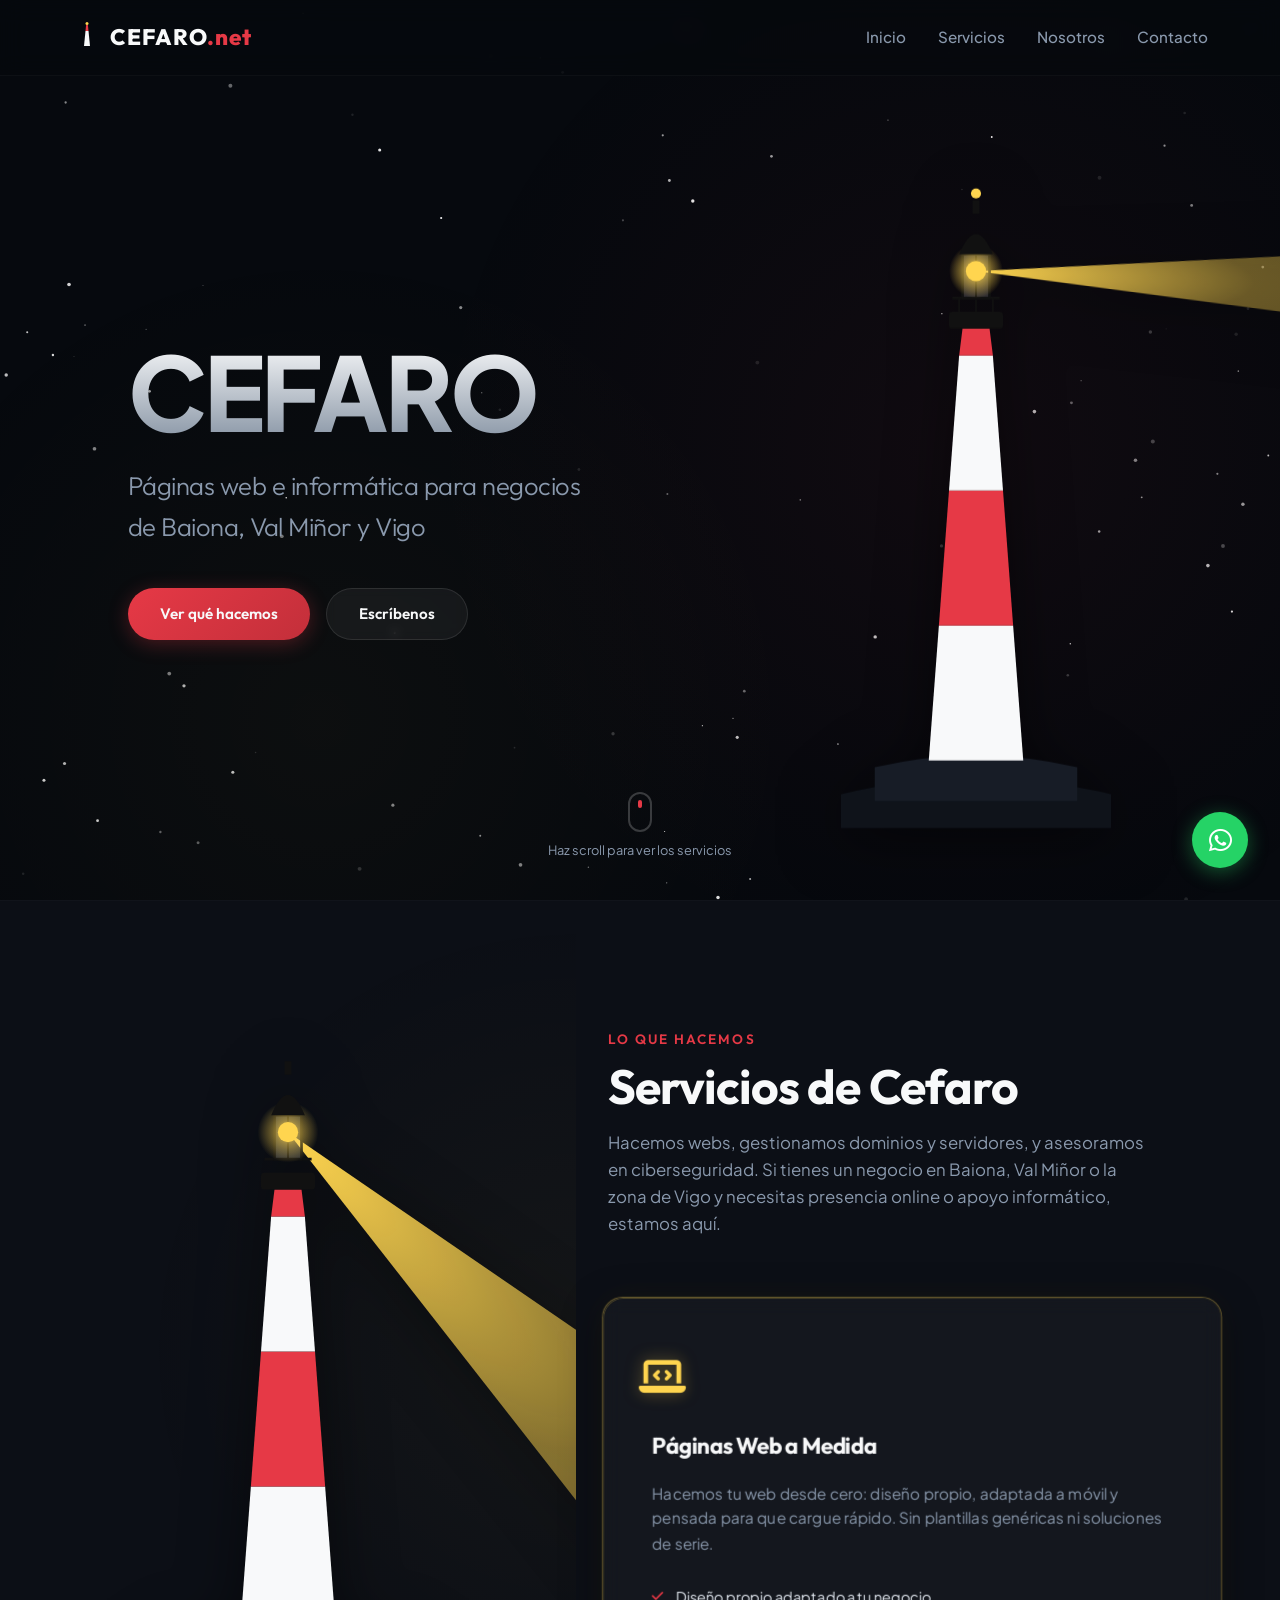
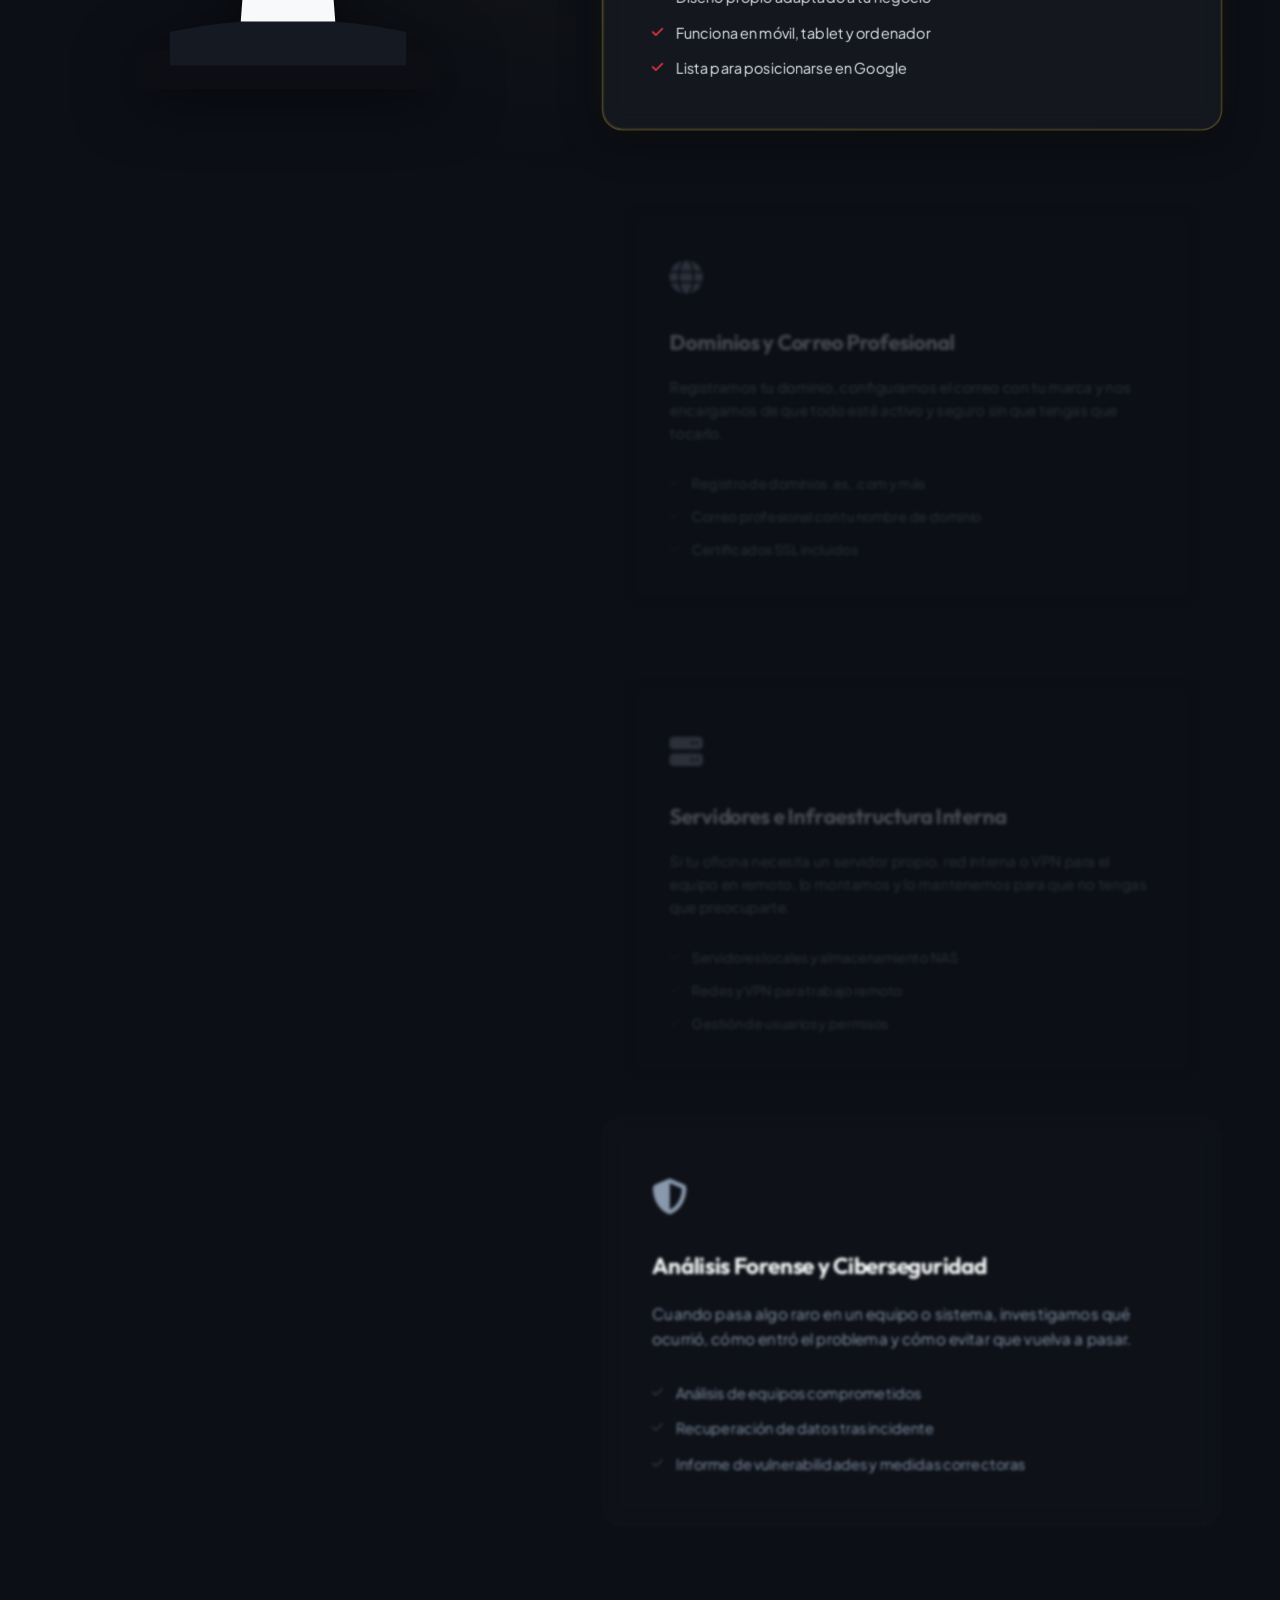
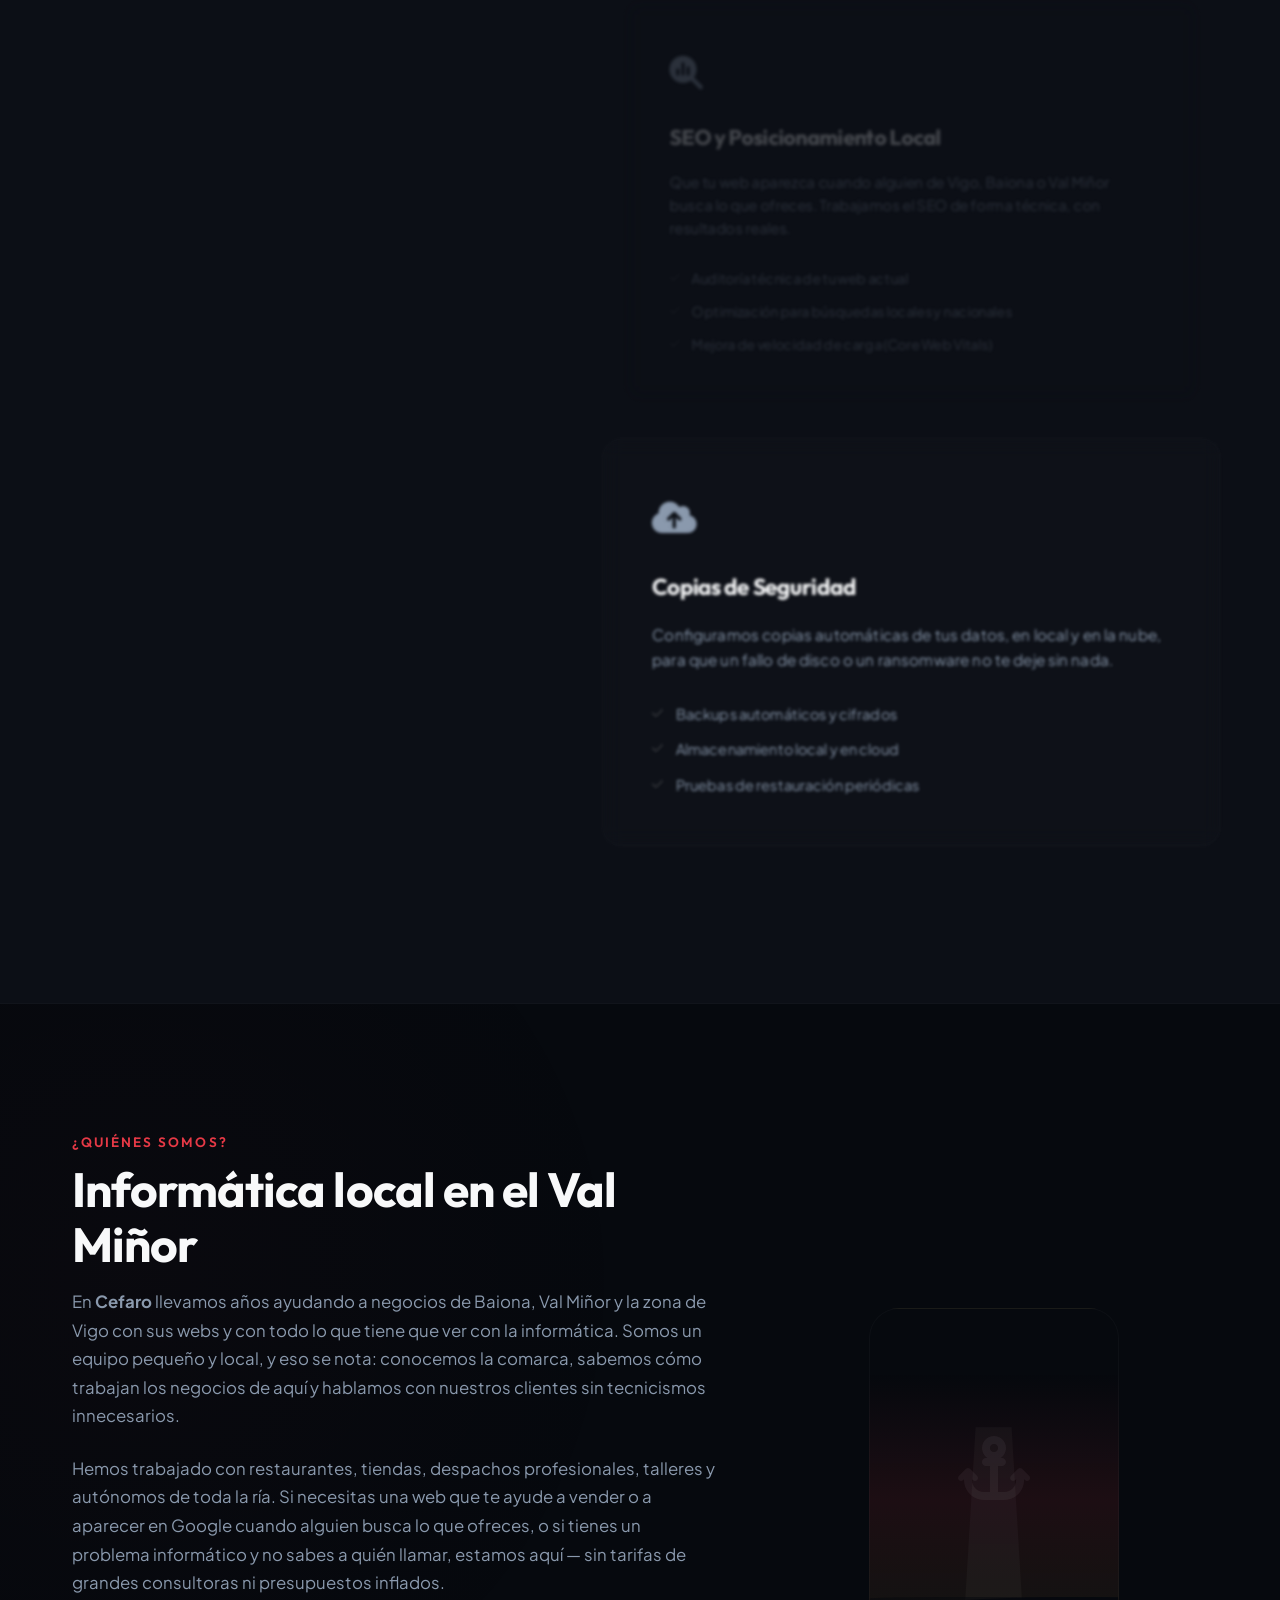
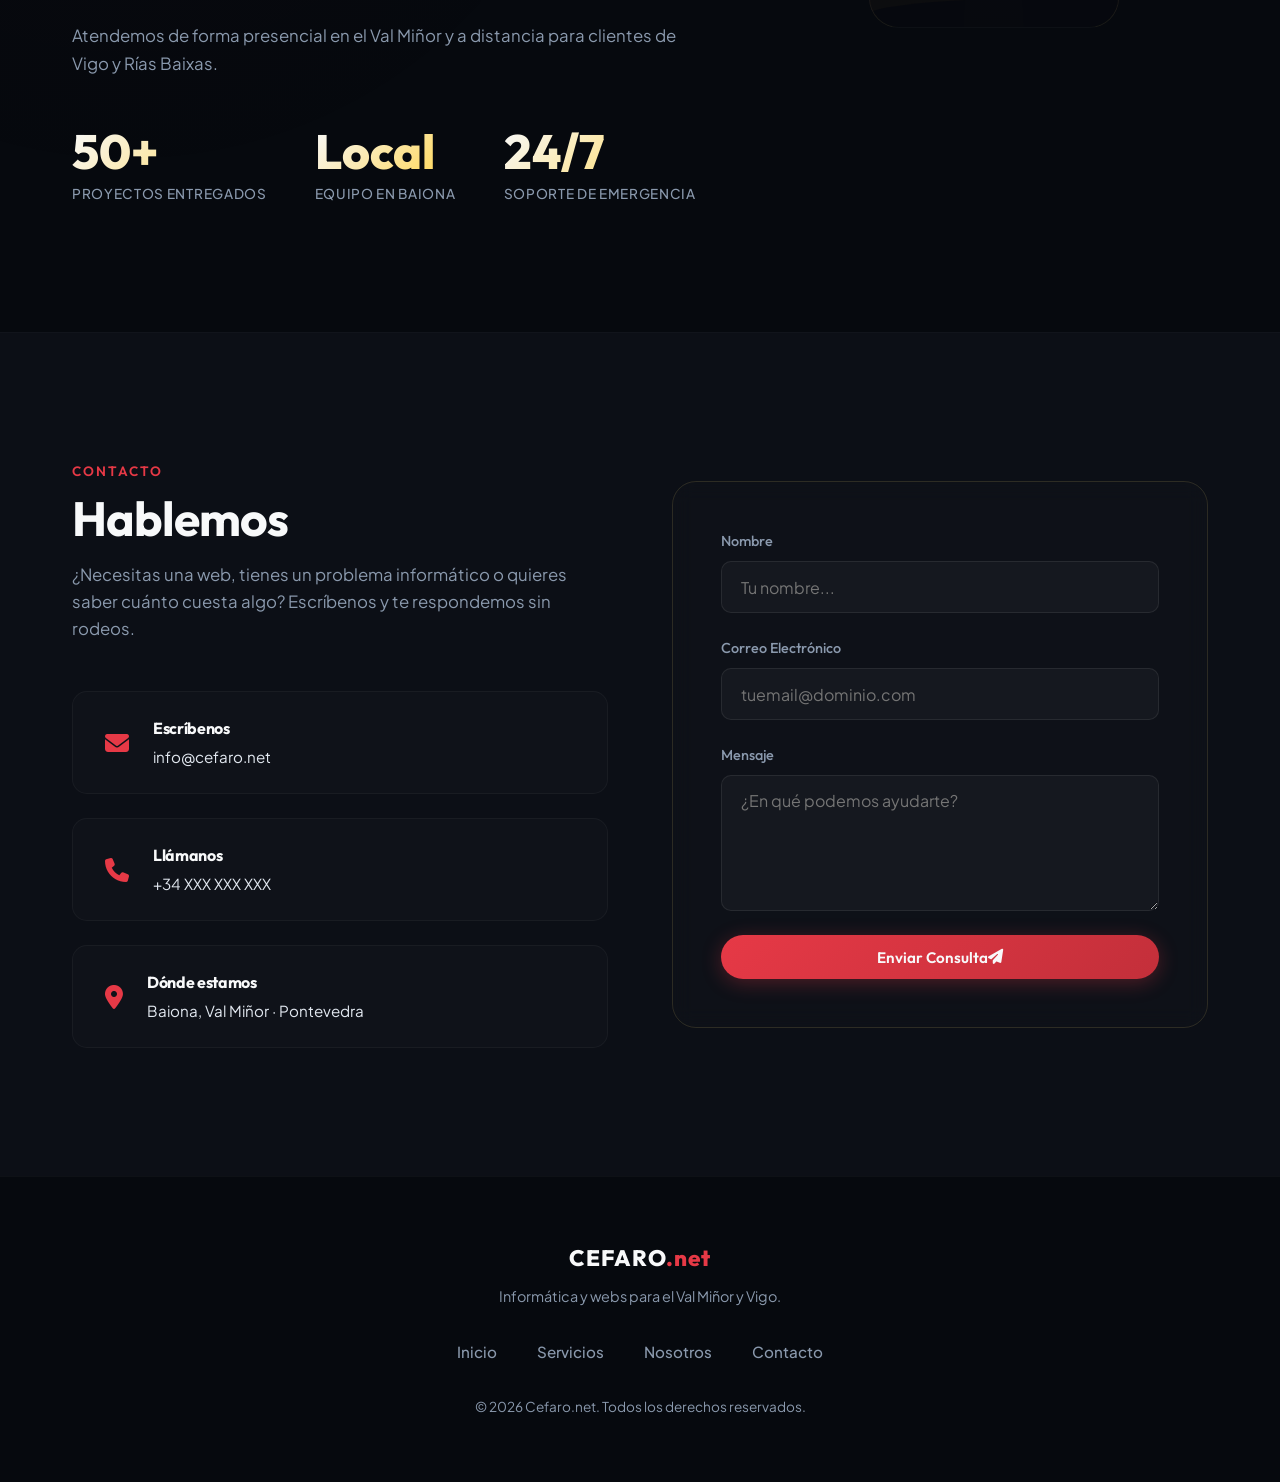
==== commit a2eb0f8b: "feat: mejoras UX/móvil, animaciones, WhatsApp FAB y 404 personalizado - script.js: nav activo por pa" ====
--- a/index.html
+++ b/index.html
@@ -11,6 +11,7 @@
     <meta name="referrer" content="strict-origin-when-cross-origin">
     <link rel="canonical" href="https://cefaro.net/">
     <link rel="icon" href="/favicon.svg" type="image/svg+xml">
+    <link rel="manifest" href="/manifest.json">
 
     <!-- Open Graph -->
     <meta property="og:type" content="website">
@@ -445,6 +446,7 @@
                 <div class="contact-form-wrapper">
                     <!-- Formulario vía Formspree: crea cuenta en formspree.io y reemplaza FORMSPREE_TOKEN -->
                     <form class="contact-form" id="contact-form" action="https://formspree.io/f/FORMSPREE_TOKEN" method="POST">
+                        <input type="text" name="_gotcha" style="display:none" tabindex="-1" autocomplete="off">
                         <div class="form-group">
                             <label for="name">Nombre</label>
                             <input type="text" id="name" name="name" required placeholder="Tu nombre...">
@@ -483,7 +485,11 @@
         </div>
     </footer>
 
-    <!-- JavaScript -->
-    <script src="script.js"></script>
+    <!-- TODO: reemplaza 34000000000 con tu número de WhatsApp Business real -->
+    <a href="https://wa.me/34000000000" class="whatsapp-fab" target="_blank" rel="noopener" aria-label="Contactar por WhatsApp">
+        <i class="fa-brands fa-whatsapp"></i>
+    </a>
+
+    <script src="script.js" defer></script>
 </body>
 </html>
--- a/style.css
+++ b/style.css
@@ -764,7 +764,7 @@
     padding: 0.9rem 1.2rem;
     color: var(--color-white);
     font-family: var(--font-body);
-    font-size: 0.95rem;
+    font-size: 1rem; /* 16px min prevents iOS auto-zoom */
     transition: var(--transition-smooth);
     outline: none;
 }
@@ -825,7 +825,7 @@
     .split-layout {
         flex-direction: column;
     }
-    
+
     .lighthouse-sticky-panel {
         width: 100%;
         height: 50vh;
@@ -833,14 +833,21 @@
         padding: 2rem;
         background: radial-gradient(circle at 50% 100%, rgba(255, 213, 79, 0.04) 0%, transparent 60%);
     }
-    
+
     .services-scroll-panel {
         width: 100%;
         padding: 4rem 2rem;
     }
-    
+
     .lighthouse-svg {
         max-height: 40vh;
+    }
+
+    /* All service cards visible when split layout collapses */
+    .service-card {
+        opacity: 1 !important;
+        filter: none !important;
+        transform: none !important;
     }
 }
 
@@ -1240,15 +1247,19 @@
     background: rgba(255,255,255,0.04);
     border: 1px solid rgba(255,255,255,0.08);
     border-radius: 0.75rem;
-    padding: 0.9rem 1.1rem;
+    padding: 0.9rem 2.5rem 0.9rem 1.1rem;
     color: var(--text-main);
     font-family: var(--font-body);
-    font-size: 0.95rem;
+    font-size: 1rem; /* 16px min prevents iOS auto-zoom */
     outline: none;
     cursor: pointer;
     transition: border-color 0.3s;
     appearance: none;
     -webkit-appearance: none;
+    background-image: url("data:image/svg+xml,%3Csvg xmlns='http://www.w3.org/2000/svg' viewBox='0 0 24 24' fill='none' stroke='%238a99ad' stroke-width='2'%3E%3Cpolyline points='6 9 12 15 18 9'%3E%3C/polyline%3E%3C/svg%3E");
+    background-repeat: no-repeat;
+    background-position: right 1rem center;
+    background-size: 1rem;
 }
 
 .form-group select:focus {
@@ -1317,3 +1328,158 @@
     color: inherit;
     text-decoration: underline;
 }
+
+/* -------------------------------------------------------------
+   SCROLL INDICATOR FADE
+------------------------------------------------------------- */
+.scroll-indicator {
+    transition: opacity 0.4s ease;
+}
+
+/* -------------------------------------------------------------
+   TAP HIGHLIGHT — Android/iOS
+------------------------------------------------------------- */
+.btn,
+.nav-item,
+.coverage-tag,
+.catalog-card,
+.value-card,
+a {
+    -webkit-tap-highlight-color: transparent;
+}
+
+/* -------------------------------------------------------------
+   SCROLL ENTRANCE ANIMATIONS
+------------------------------------------------------------- */
+.animate-ready {
+    opacity: 0;
+    translate: 0 20px;
+    transition: opacity 0.5s ease, translate 0.5s ease;
+}
+
+.animate-ready.animate-in {
+    opacity: 1;
+    translate: 0 0;
+}
+
+/* -------------------------------------------------------------
+   CATALOG CARD — Solicitar CTA (injected by JS)
+------------------------------------------------------------- */
+.catalog-card-cta {
+    display: inline-flex;
+    align-items: center;
+    gap: 0.5rem;
+    color: var(--color-primary);
+    font-size: 0.82rem;
+    font-weight: 600;
+    opacity: 0;
+    translate: 0 4px;
+    transition: opacity 0.25s ease, translate 0.25s ease, color 0.25s ease;
+    text-decoration: none;
+    padding-top: 0.25rem;
+}
+
+.catalog-card:hover .catalog-card-cta {
+    opacity: 1;
+    translate: 0 0;
+}
+
+.catalog-card-cta i {
+    font-size: 0.75rem;
+    transition: translate 0.2s ease;
+}
+
+.catalog-card:hover .catalog-card-cta i {
+    translate: 3px 0;
+}
+
+/* -------------------------------------------------------------
+   PROCESS STEPS — horizontal connector line (desktop)
+------------------------------------------------------------- */
+@media (min-width: 769px) {
+    .process-steps {
+        position: relative;
+        isolation: isolate;
+    }
+
+    .process-steps::before {
+        content: '';
+        position: absolute;
+        top: 1.5rem;
+        left: 0;
+        right: 0;
+        height: 1px;
+        background: linear-gradient(90deg,
+            transparent 0%,
+            rgba(230, 57, 70, 0.2) 12%,
+            rgba(255, 213, 79, 0.2) 50%,
+            rgba(230, 57, 70, 0.2) 88%,
+            transparent 100%
+        );
+        z-index: -1;
+    }
+}
+
+/* -------------------------------------------------------------
+   WHATSAPP FLOATING BUTTON
+------------------------------------------------------------- */
+.whatsapp-fab {
+    position: fixed;
+    bottom: 2rem;
+    right: 2rem;
+    width: 56px;
+    height: 56px;
+    background: #25d366;
+    color: #fff;
+    border-radius: 50%;
+    display: flex;
+    align-items: center;
+    justify-content: center;
+    font-size: 1.65rem;
+    text-decoration: none;
+    box-shadow: 0 4px 20px rgba(37, 211, 102, 0.4);
+    transition: transform 0.22s ease, box-shadow 0.22s ease;
+    z-index: 998;
+    -webkit-tap-highlight-color: transparent;
+}
+
+.whatsapp-fab:hover {
+    transform: scale(1.1);
+    box-shadow: 0 6px 32px rgba(37, 211, 102, 0.6);
+    color: #fff;
+}
+
+/* -------------------------------------------------------------
+   480px BREAKPOINT — very small screens
+------------------------------------------------------------- */
+@media (max-width: 480px) {
+    .hero-cta {
+        flex-direction: column;
+        align-items: stretch;
+    }
+
+    .hero-cta .btn {
+        text-align: center;
+        justify-content: center;
+    }
+
+    .footer-links {
+        flex-direction: column;
+        gap: 1rem;
+        align-items: center;
+    }
+
+    .metrics {
+        flex-direction: column;
+        align-items: center;
+        gap: 1.5rem;
+    }
+
+    .page-cta-box {
+        padding: 2rem 1.25rem;
+    }
+
+    .contact-methods {
+        gap: 1rem;
+    }
+}
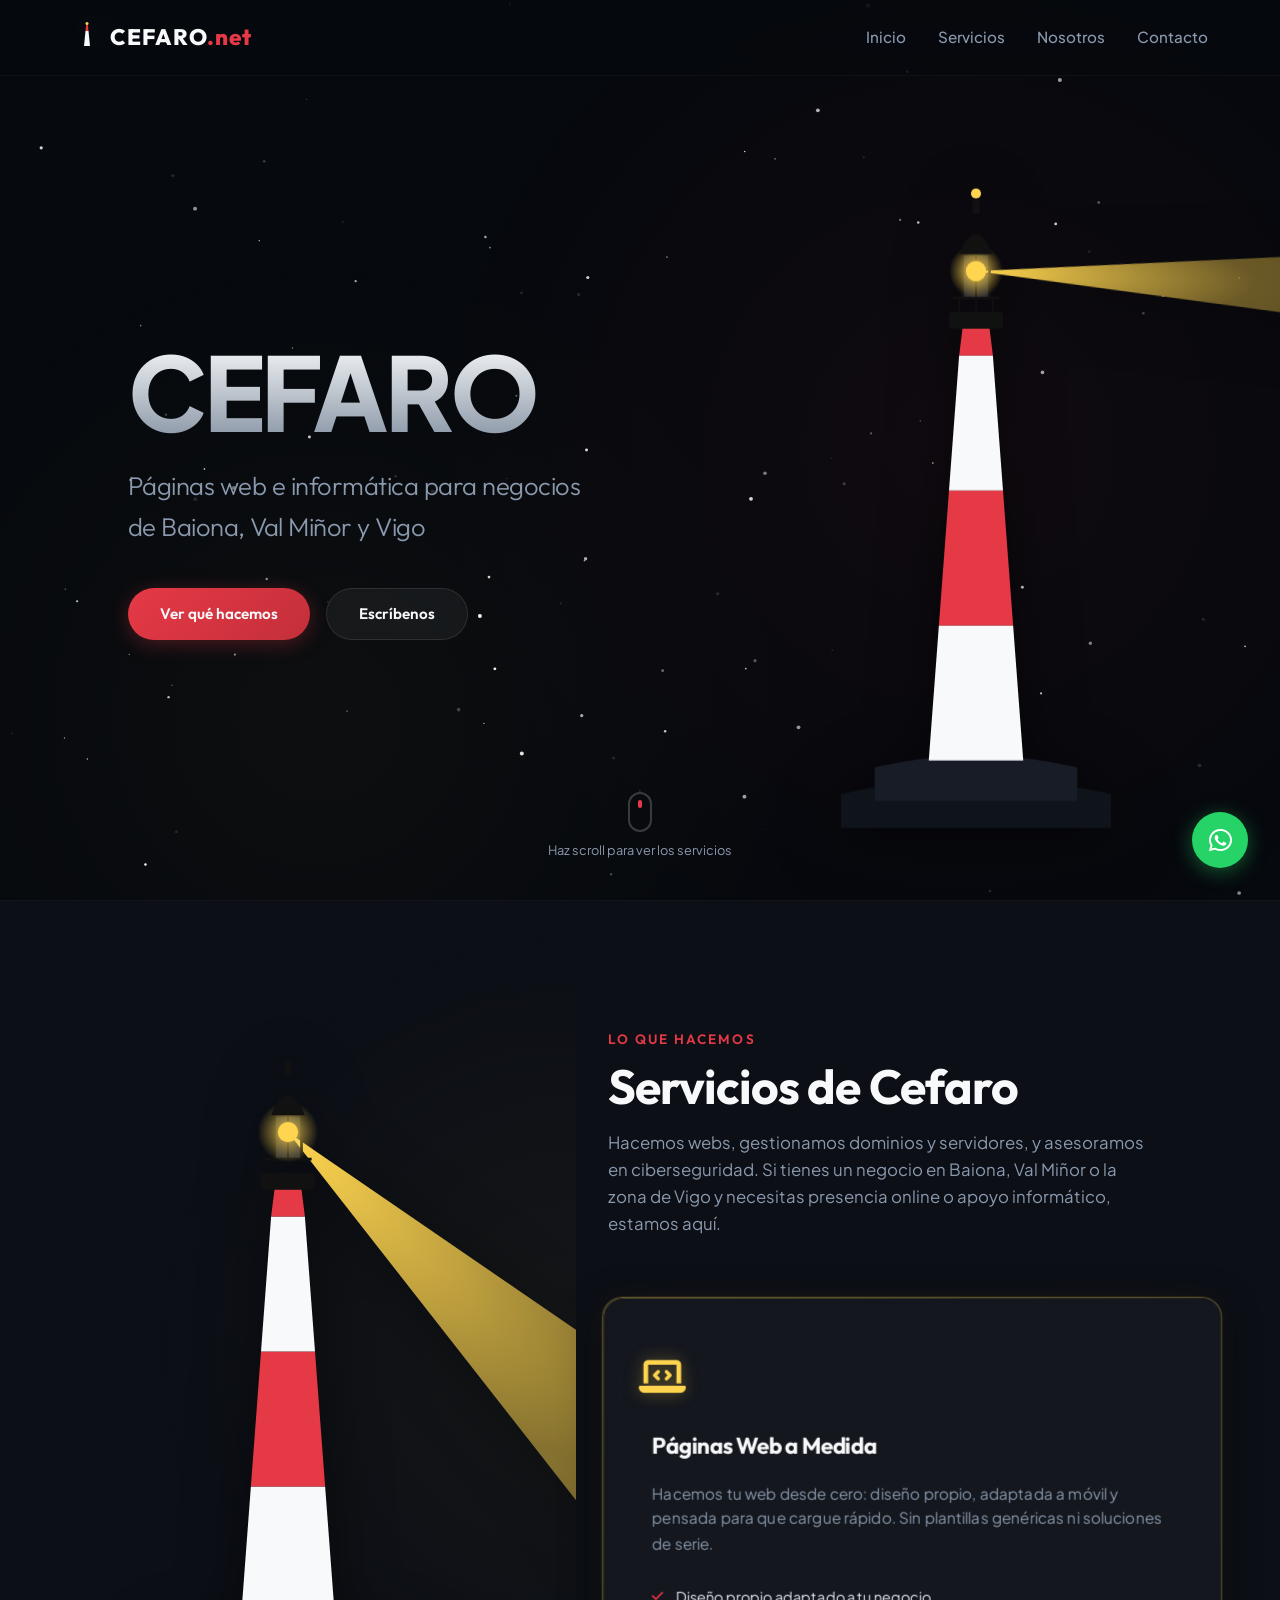
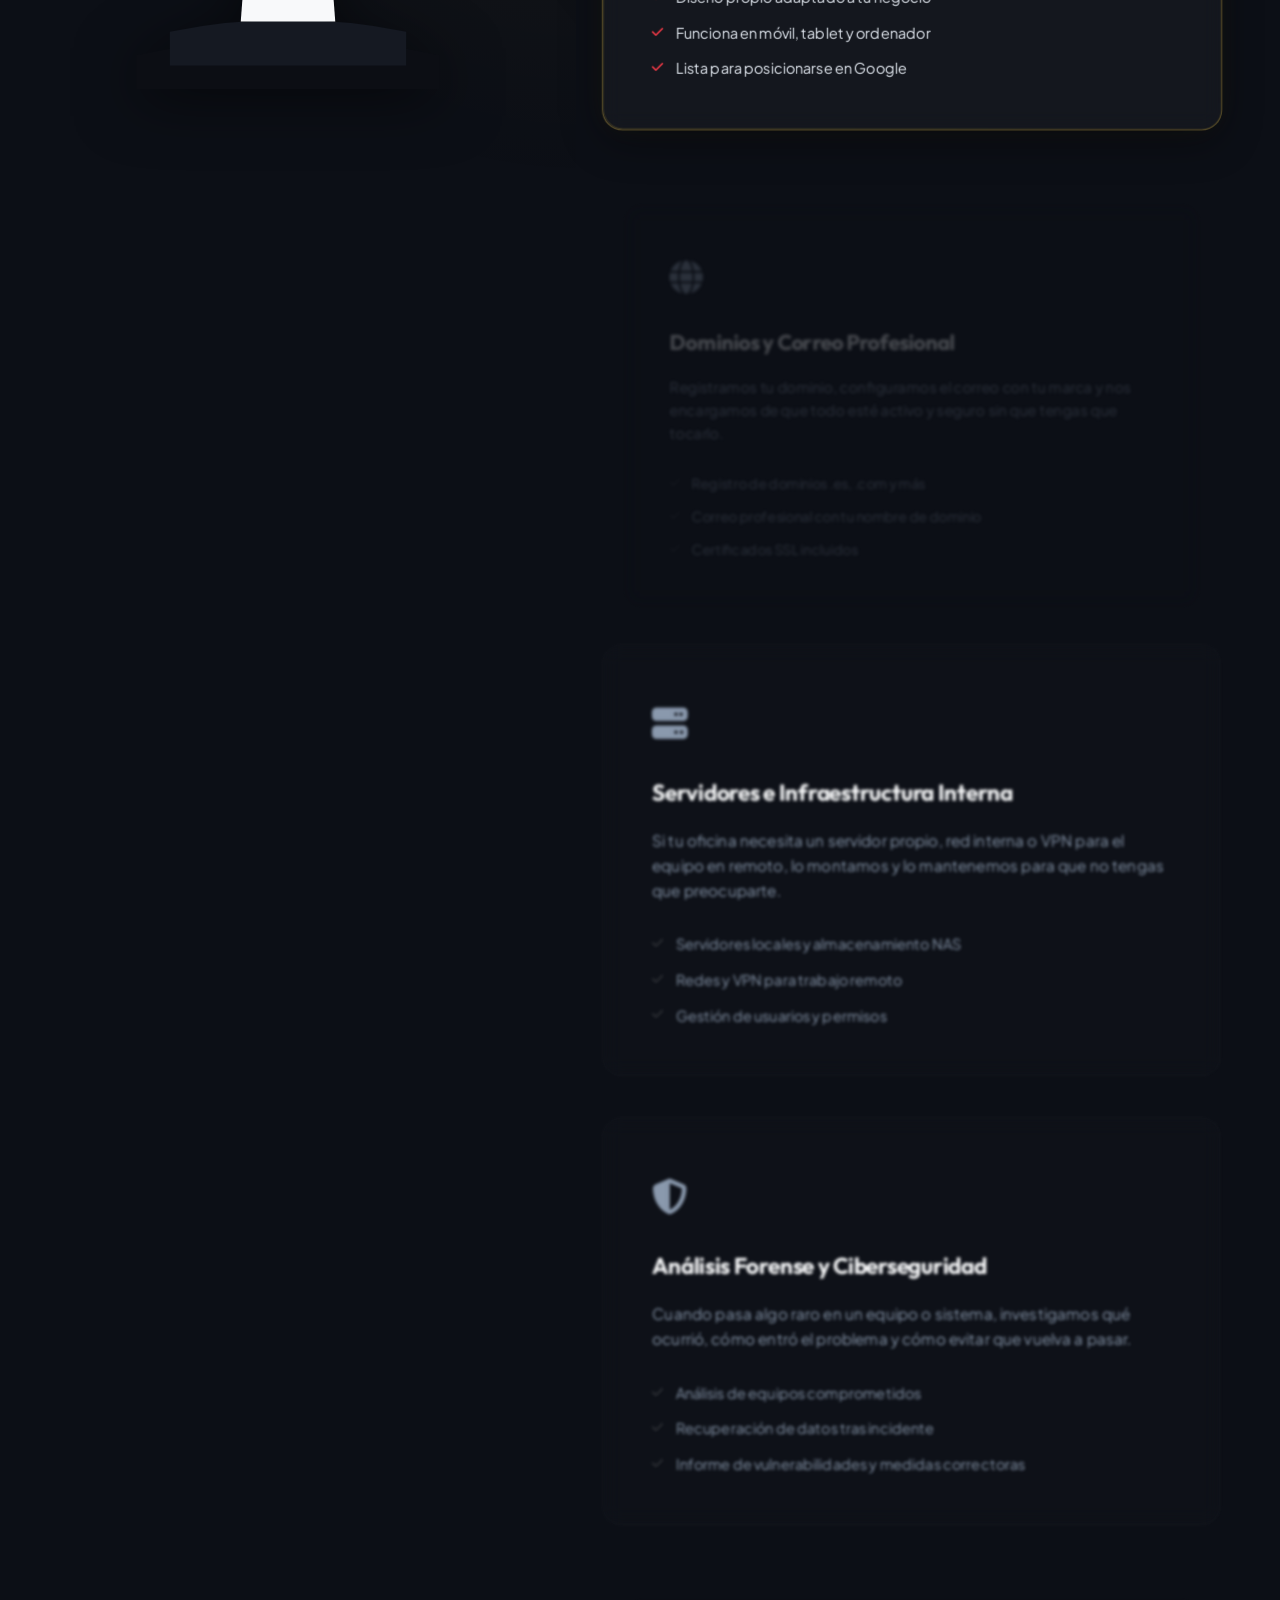
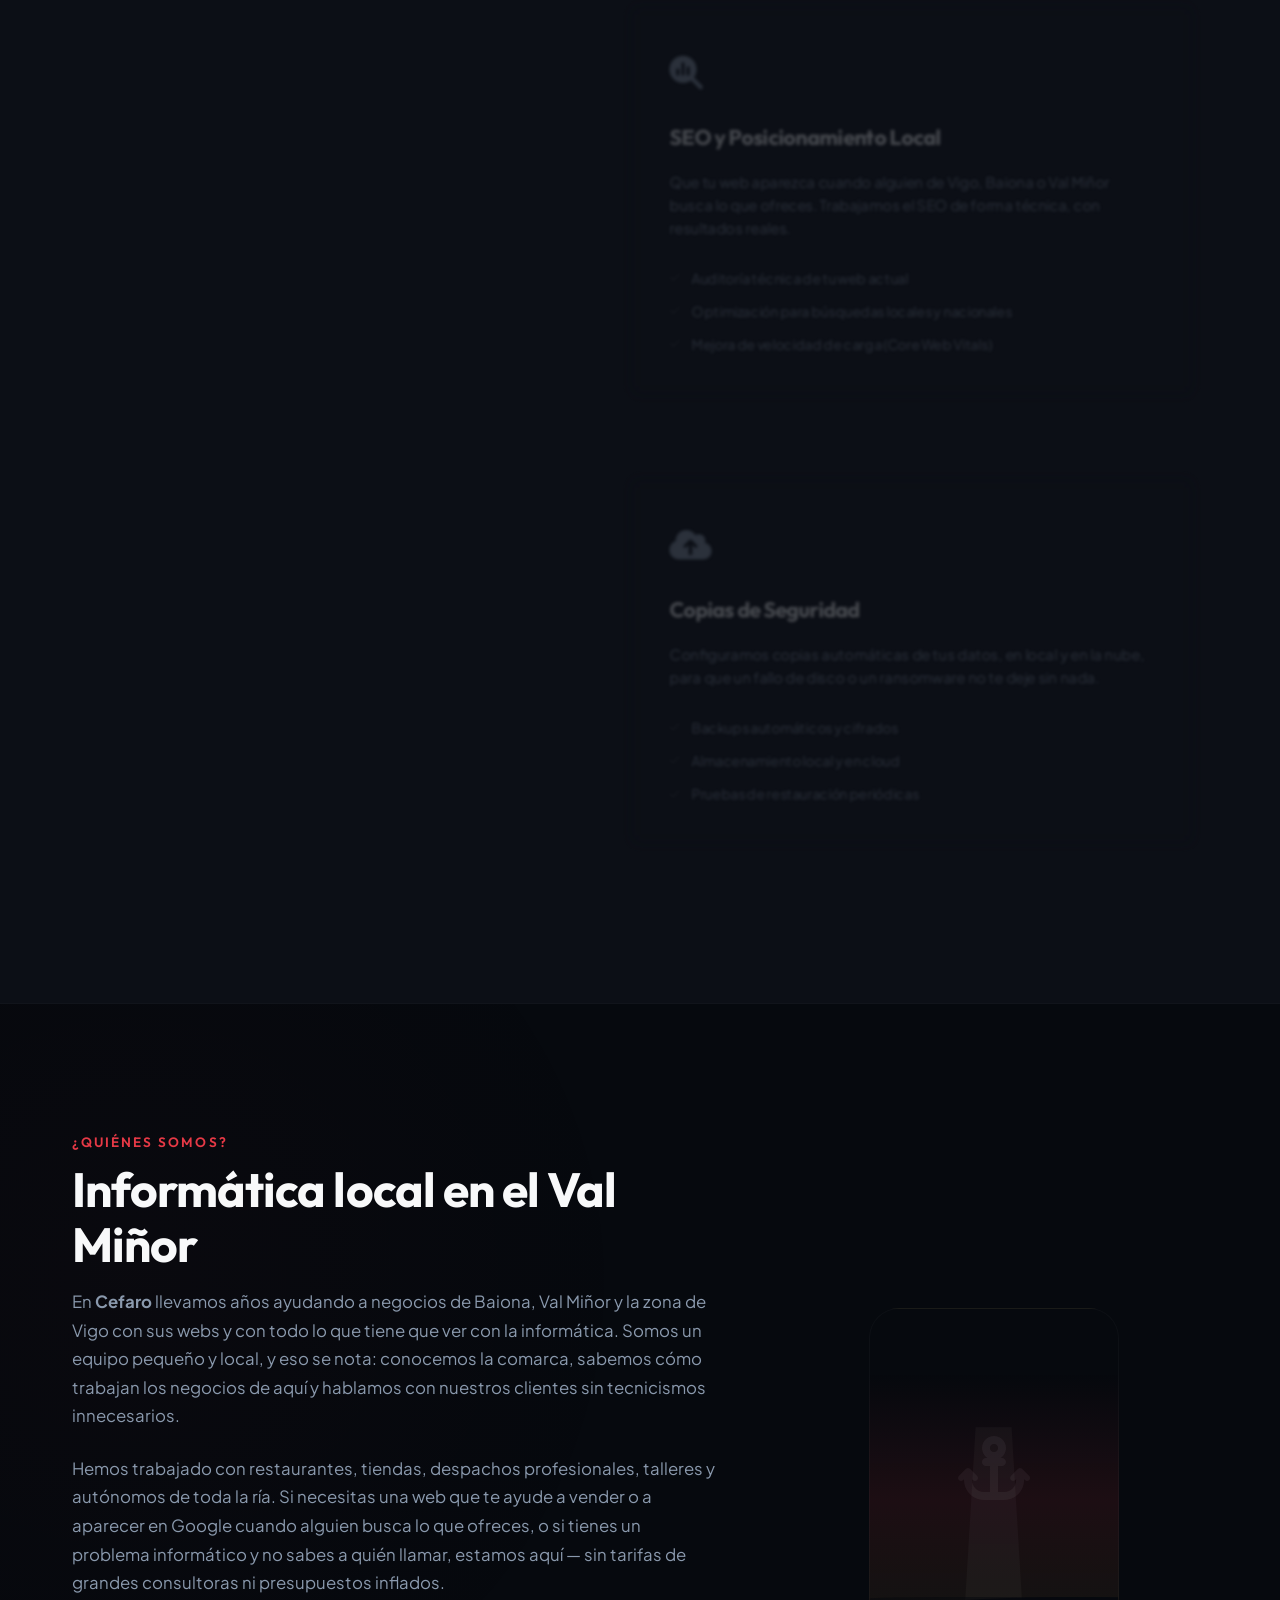
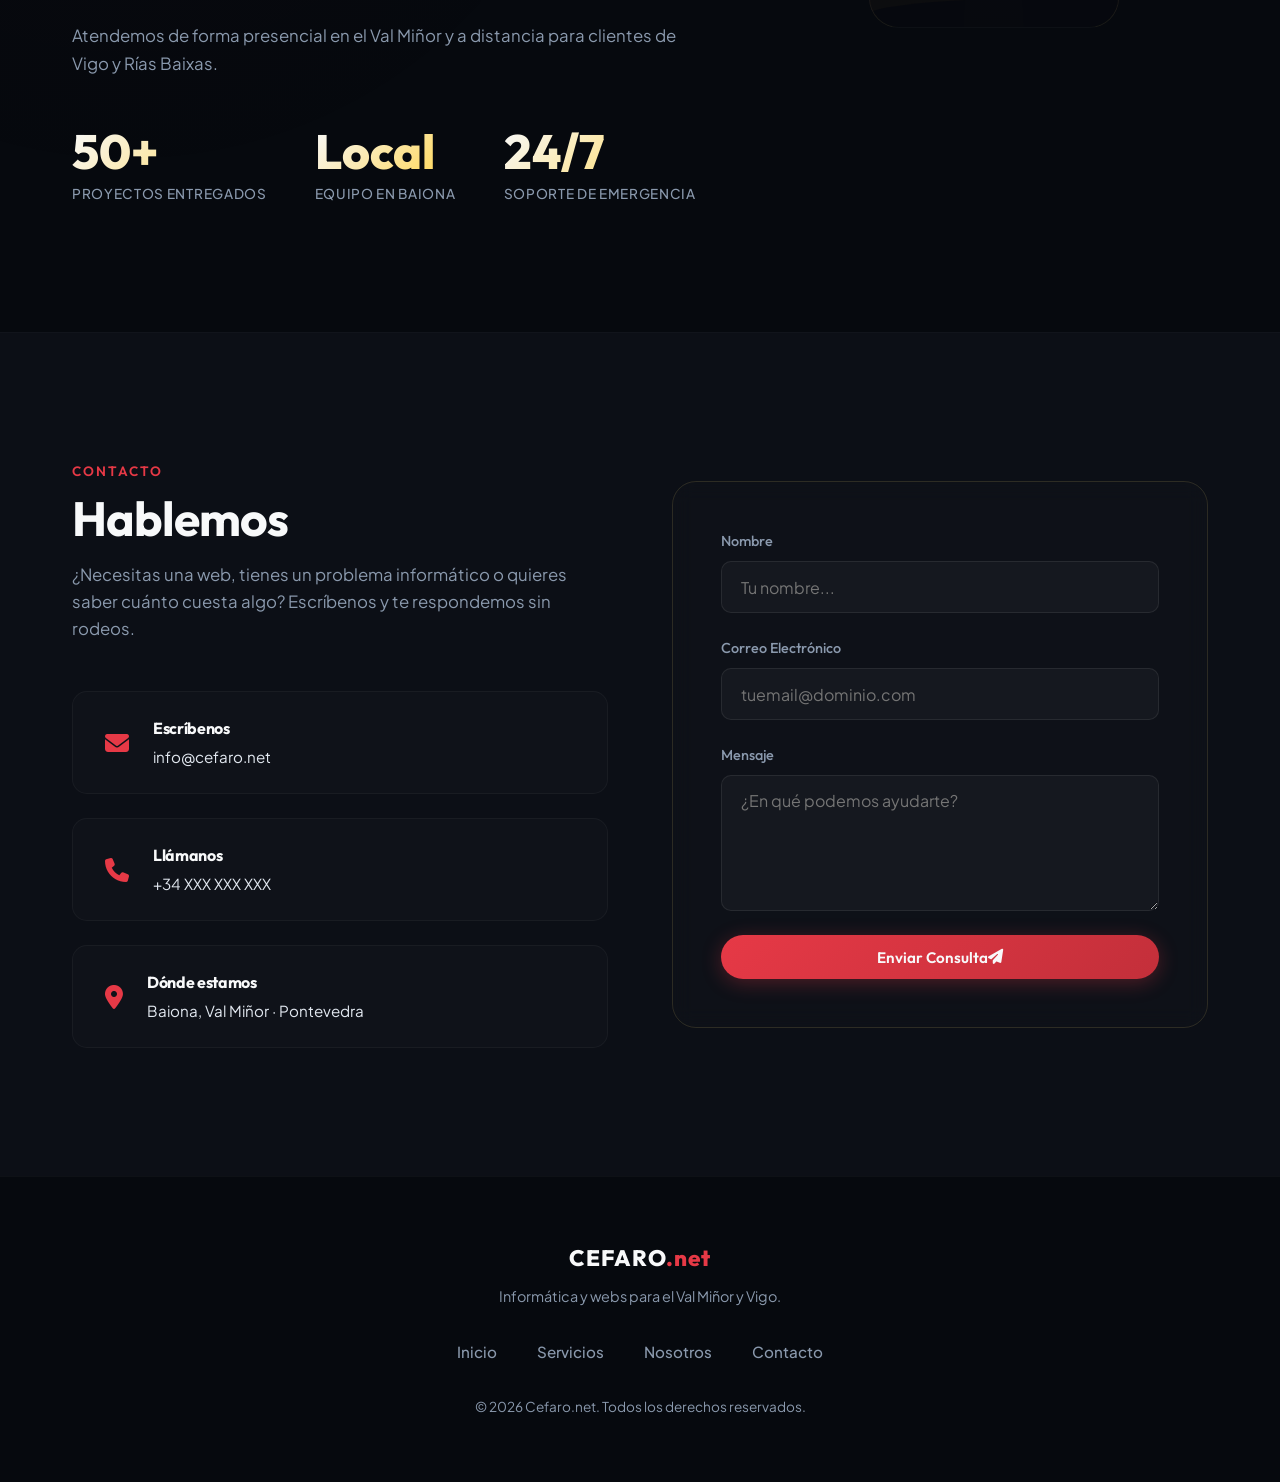
==== commit a99ba951: "SEO: acortar titles y meta descriptions a longitudes recomendadas" ====
--- a/index.html
+++ b/index.html
@@ -5,8 +5,8 @@
     <meta name="viewport" content="width=device-width, initial-scale=1.0">
 
     <!-- SEO Principal -->
-    <title>Cefaro.net | Páginas Web e Informática en Baiona, Val Miñor y Vigo</title>
-    <meta name="description" content="Cefaro.net: empresa de informática y diseño web en Baiona (Val Miñor, Pontevedra). Hacemos páginas web, SEO, servidores y ciberseguridad para negocios de Vigo, Rías Baixas y toda Galicia.">
+    <title>Cefaro.net | Páginas Web e Informática en Baiona</title>
+    <meta name="description" content="Cefaro.net: informática y diseño web en Baiona (Val Miñor). Páginas web, SEO, servidores y ciberseguridad para negocios de Vigo y Rías Baixas.">
     <meta name="robots" content="index, follow">
     <meta name="referrer" content="strict-origin-when-cross-origin">
     <link rel="canonical" href="https://cefaro.net/">
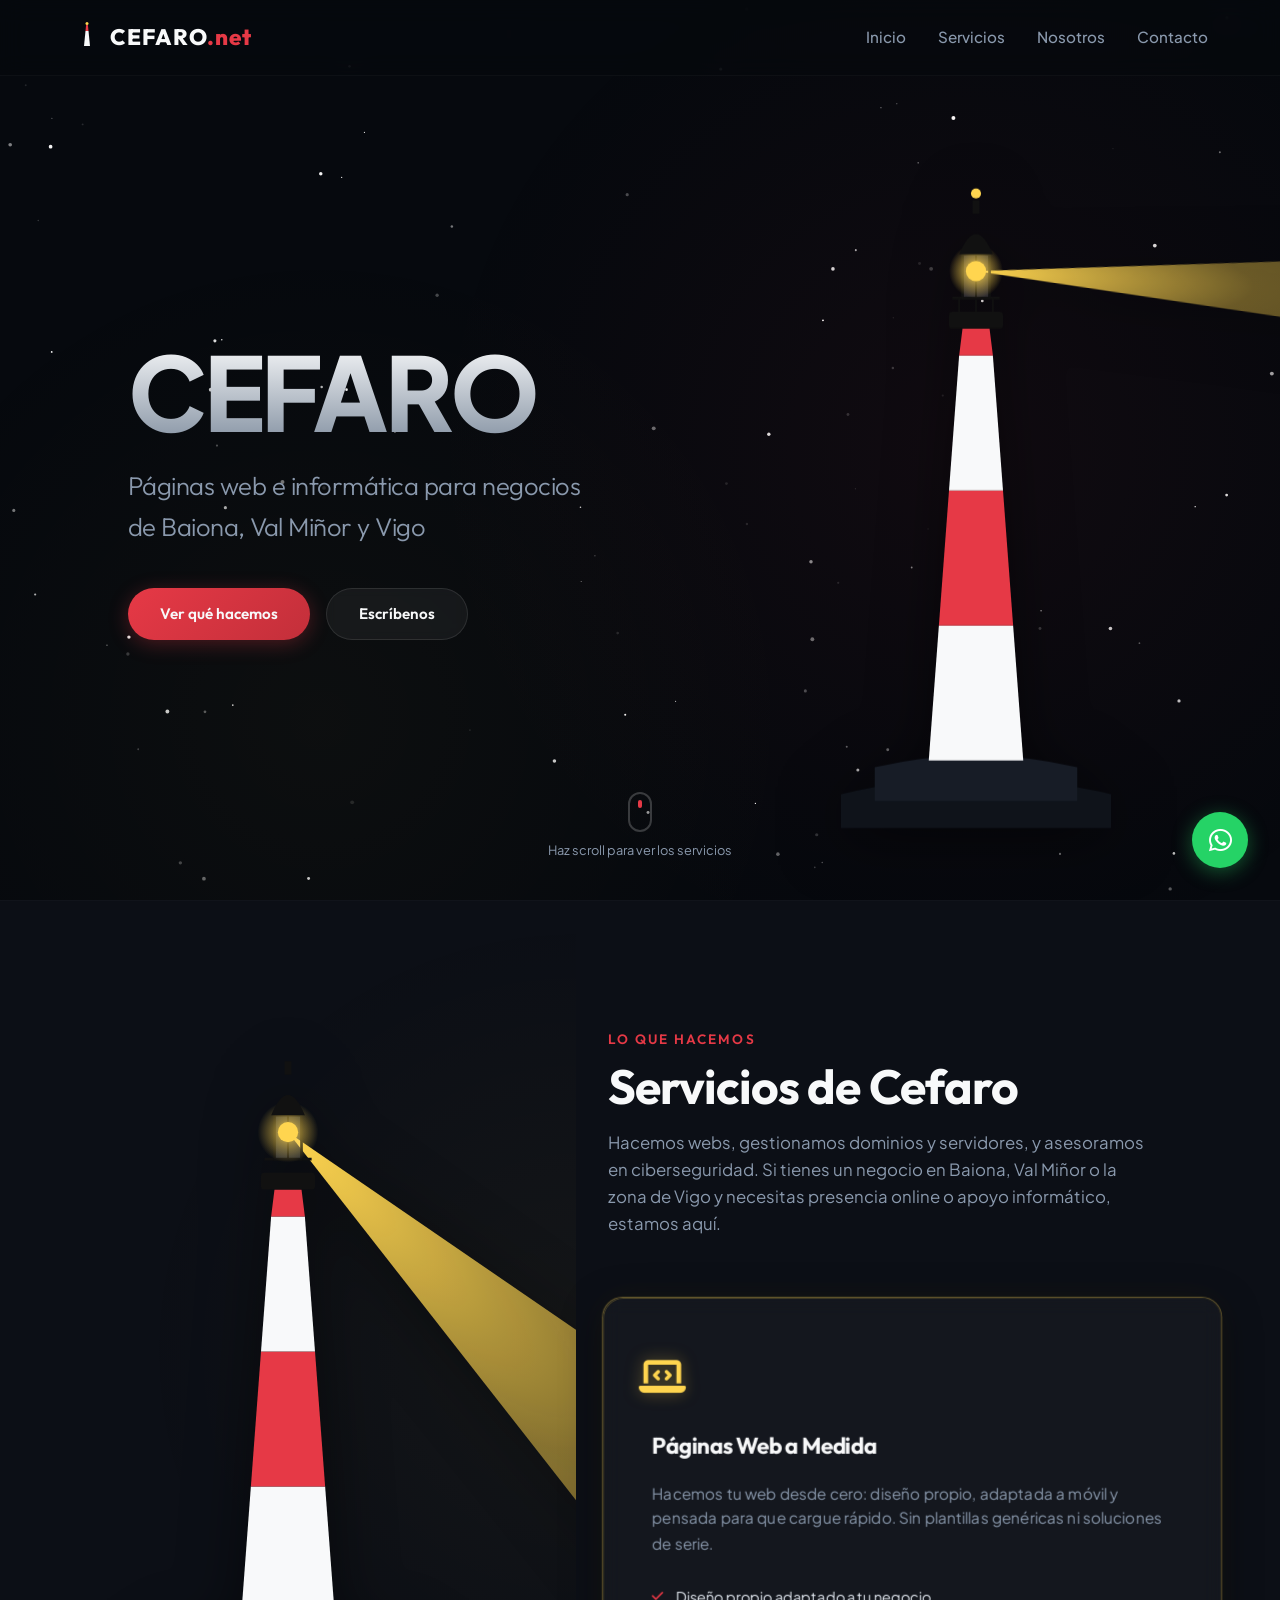
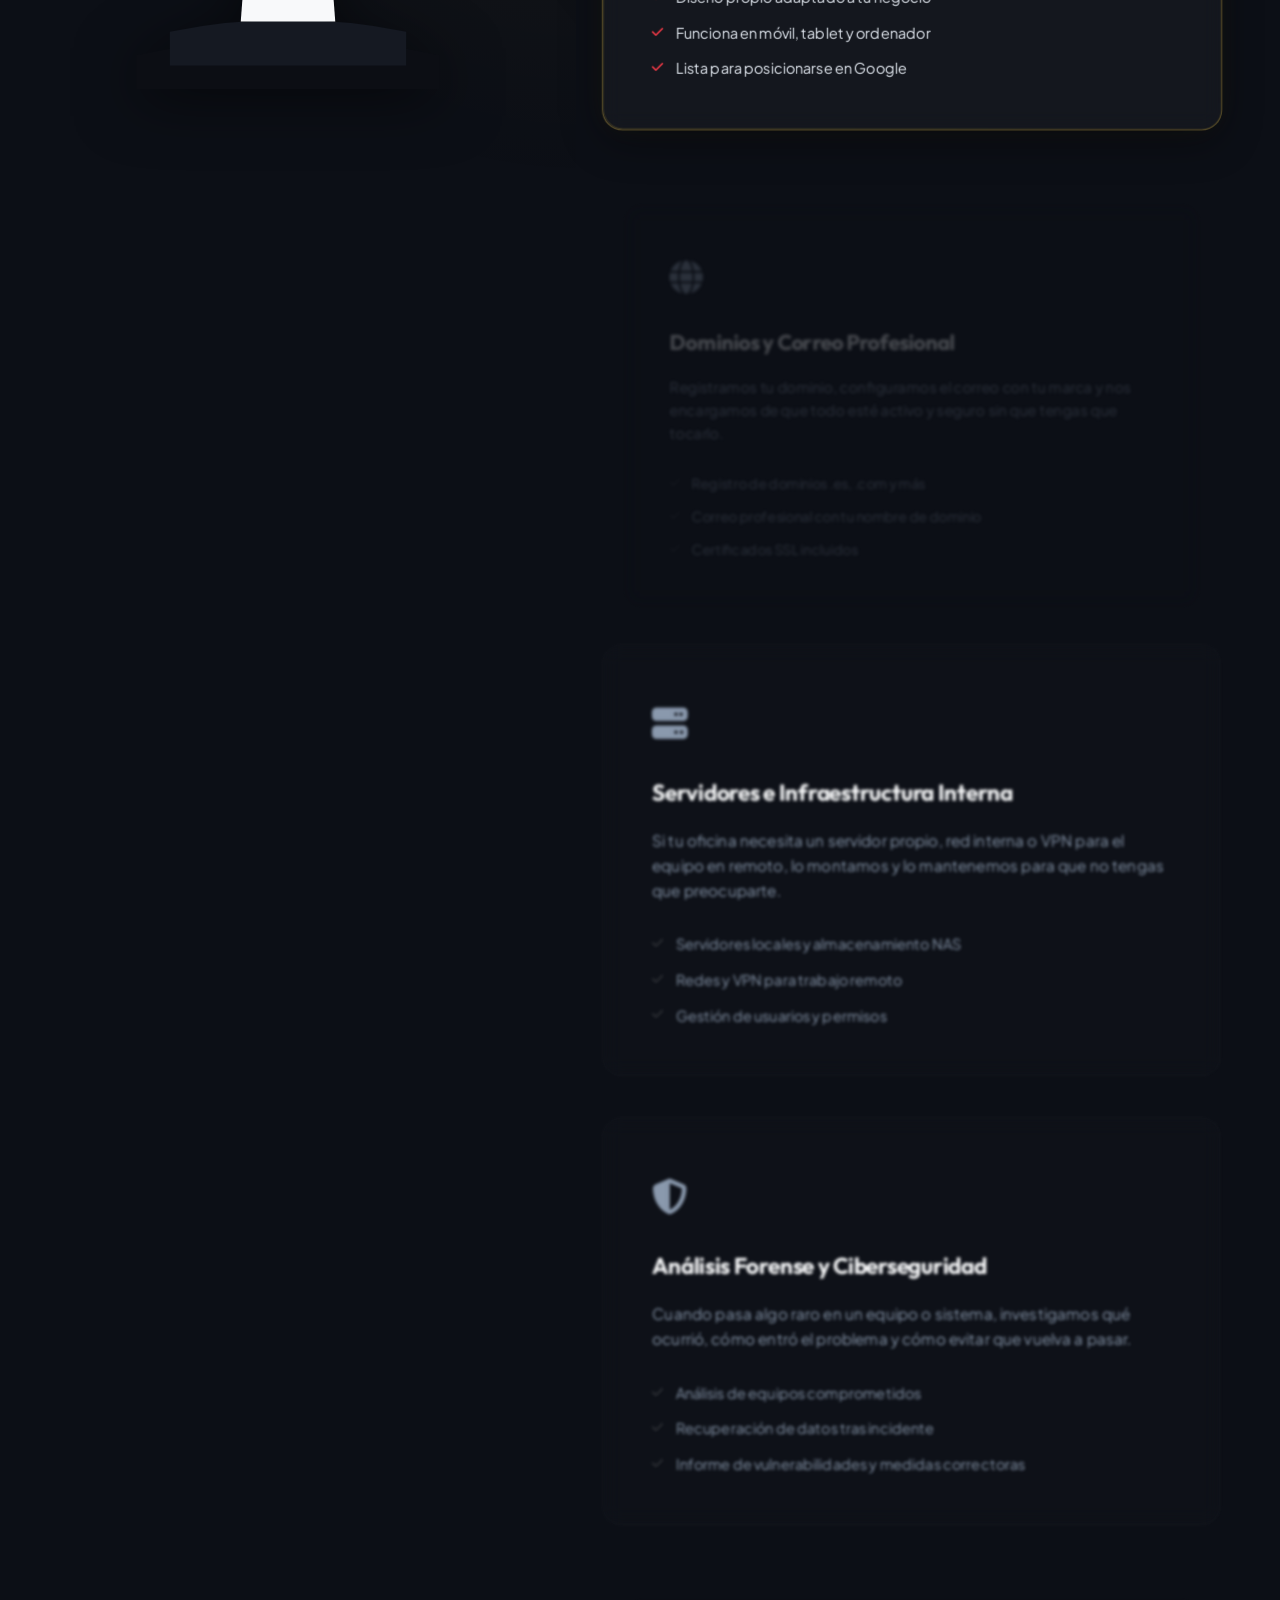
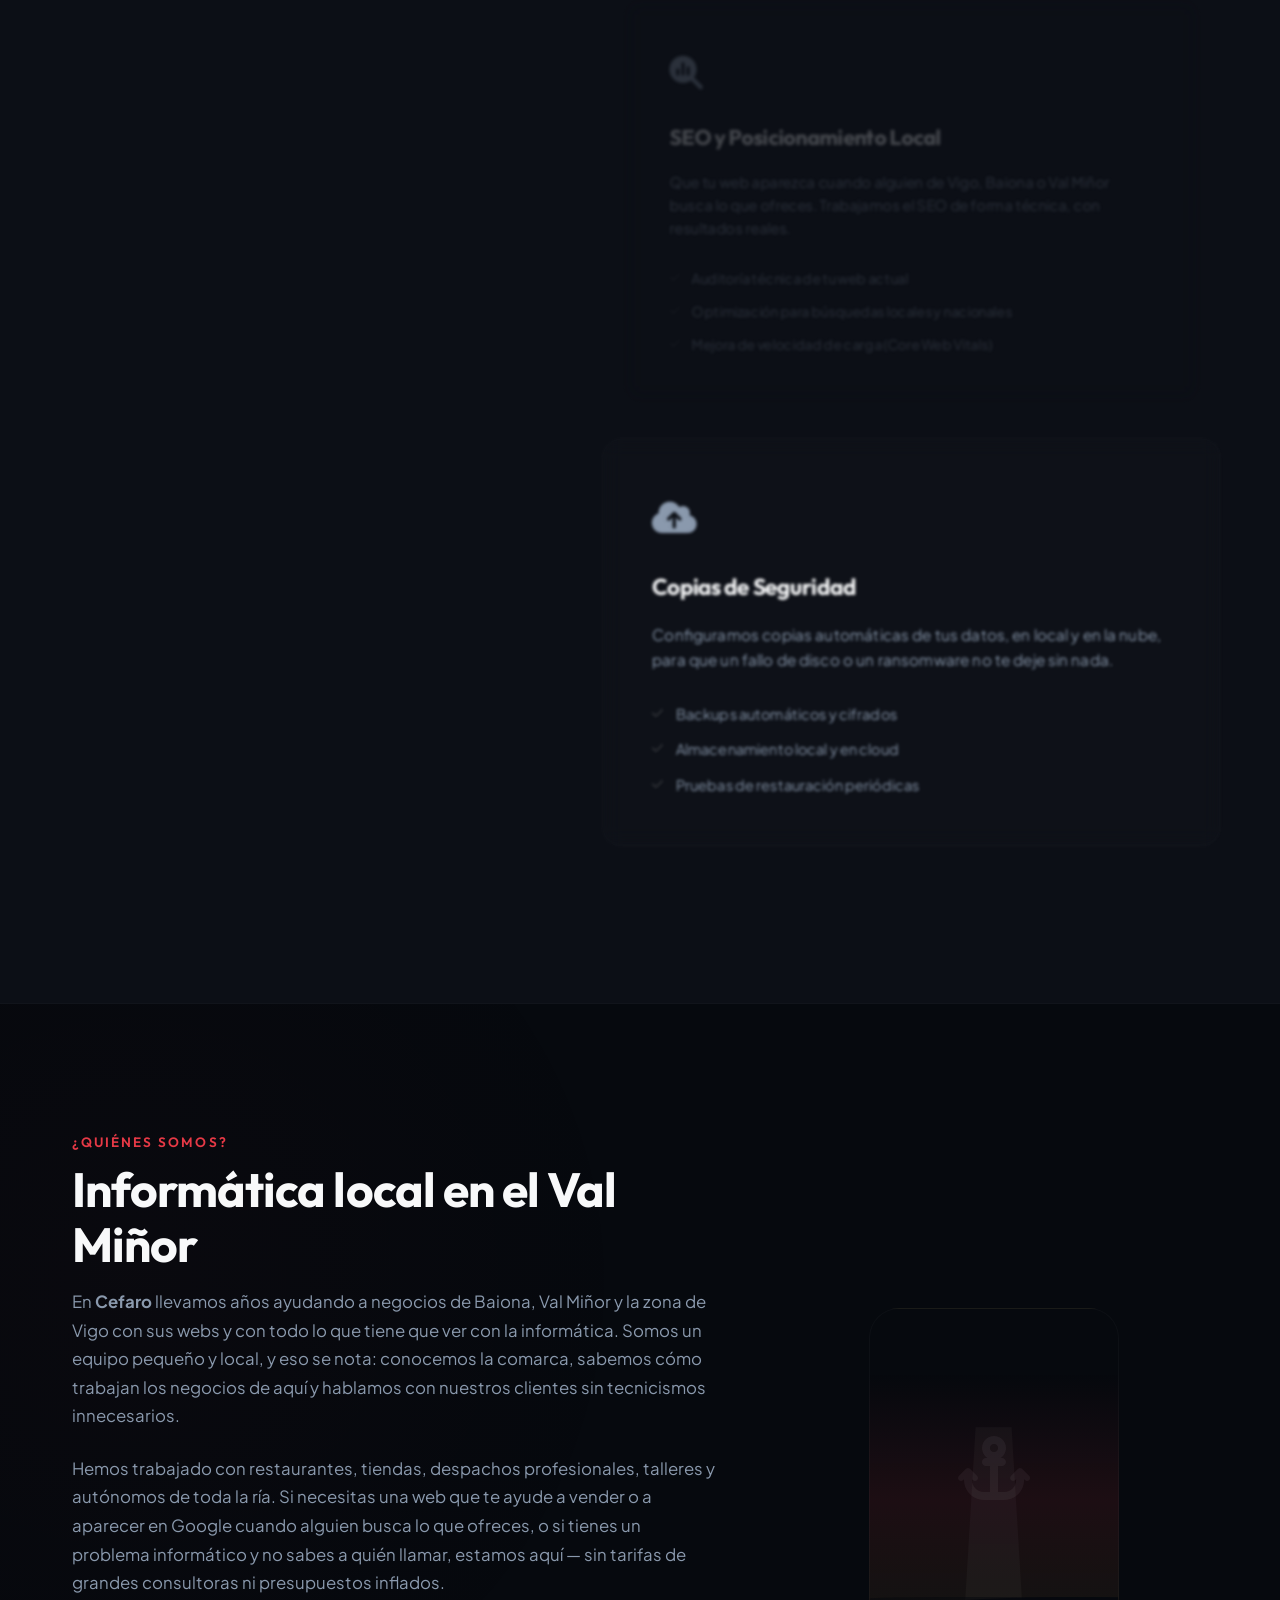
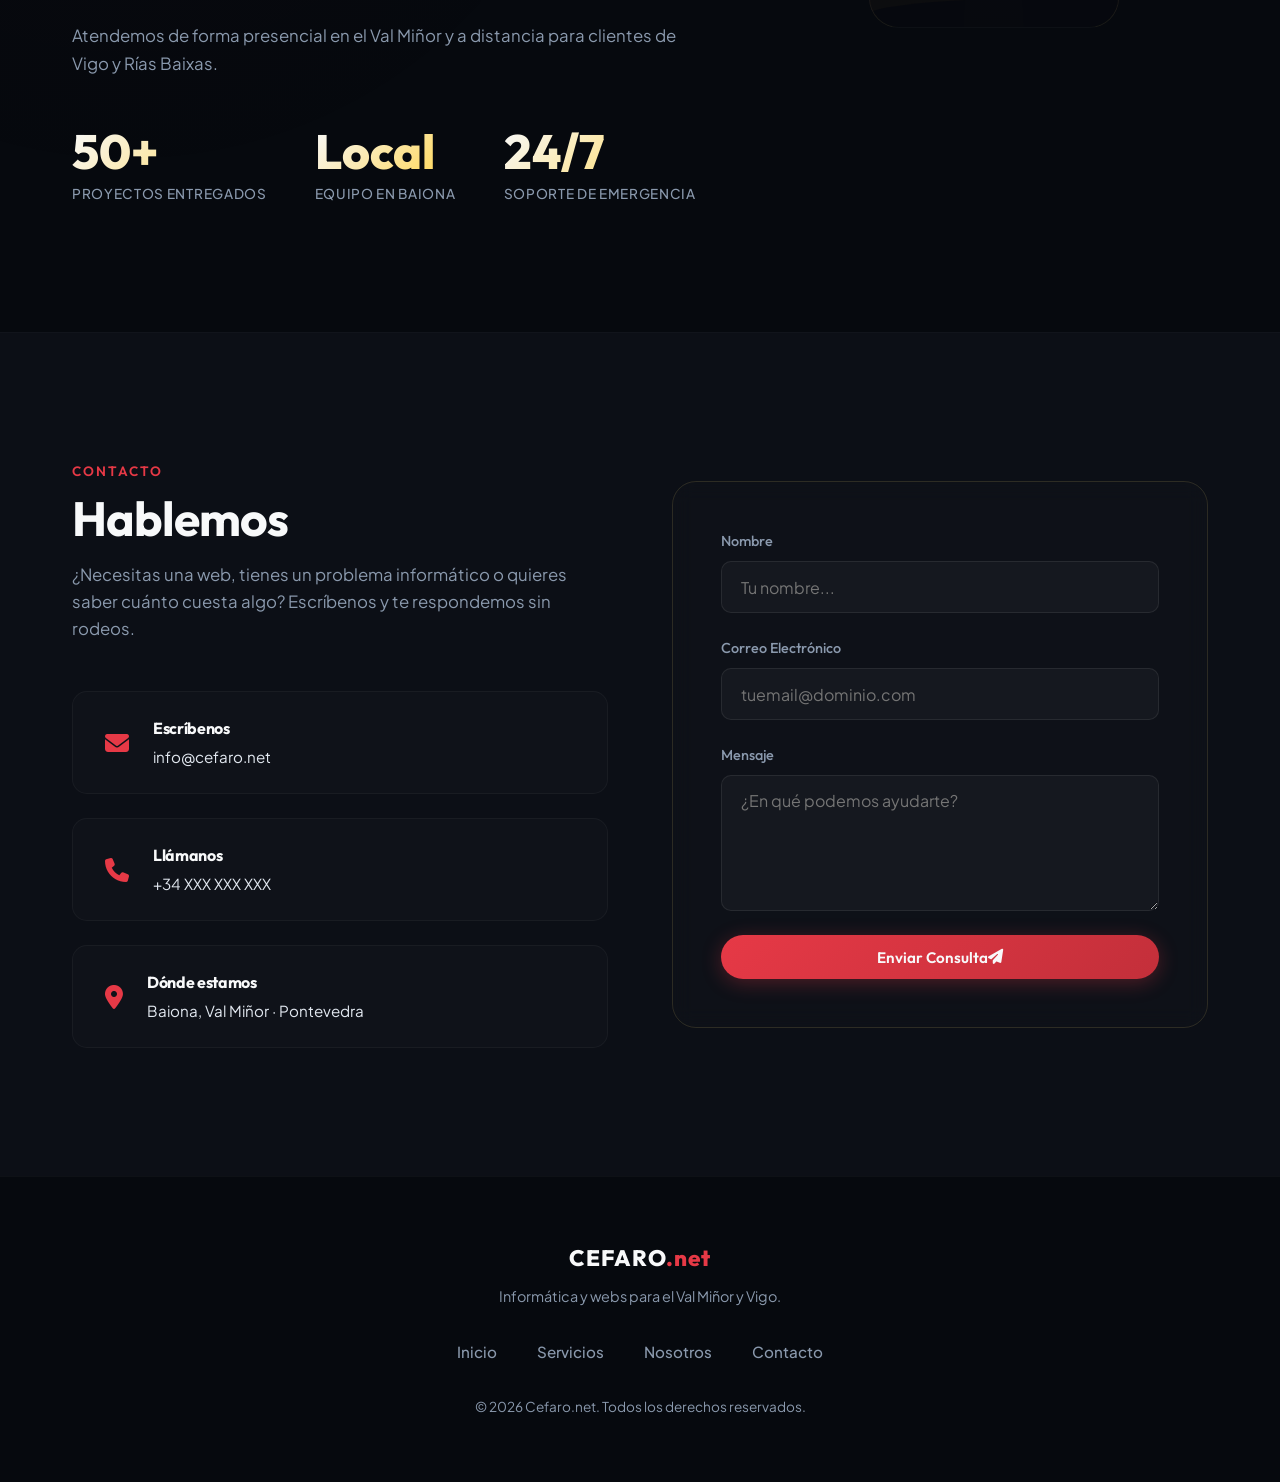
==== commit 1fa9139b: "feat: added form token" ====
--- a/index.html
+++ b/index.html
@@ -444,8 +444,10 @@
                     </div>
                 </div>
                 <div class="contact-form-wrapper">
-                    <!-- Formulario vía Formspree: crea cuenta en formspree.io y reemplaza FORMSPREE_TOKEN -->
-                    <form class="contact-form" id="contact-form" action="https://formspree.io/f/FORMSPREE_TOKEN" method="POST">
+                    <!-- Formulario vía Web3Forms -->
+                    <form class="contact-form" id="contact-form" action="https://api.web3forms.com/submit" method="POST">
+                        <input type="hidden" name="access_key" value="20e314e7-54e8-4140-bac9-821034558a04">
+                        <input type="checkbox" name="botcheck" class="hidden" style="display:none;">
                         <input type="text" name="_gotcha" style="display:none" tabindex="-1" autocomplete="off">
                         <div class="form-group">
                             <label for="name">Nombre</label>
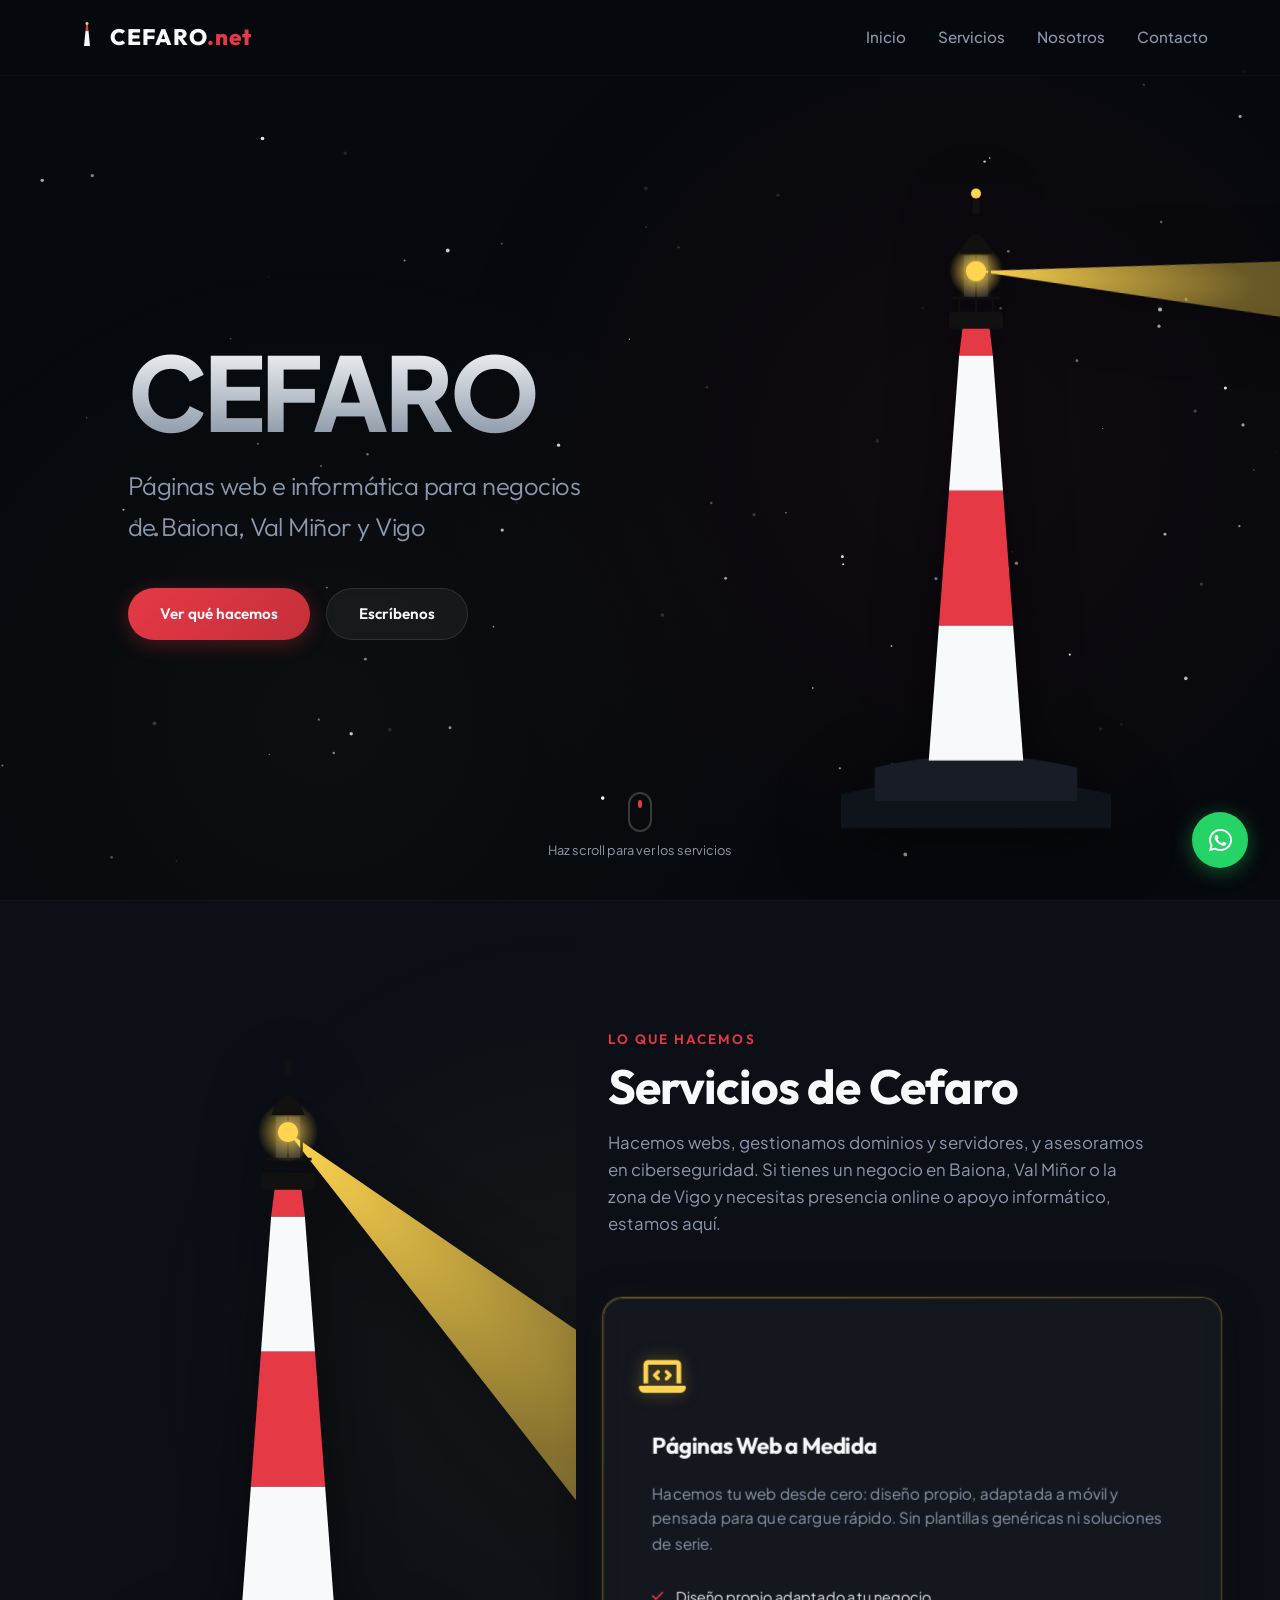
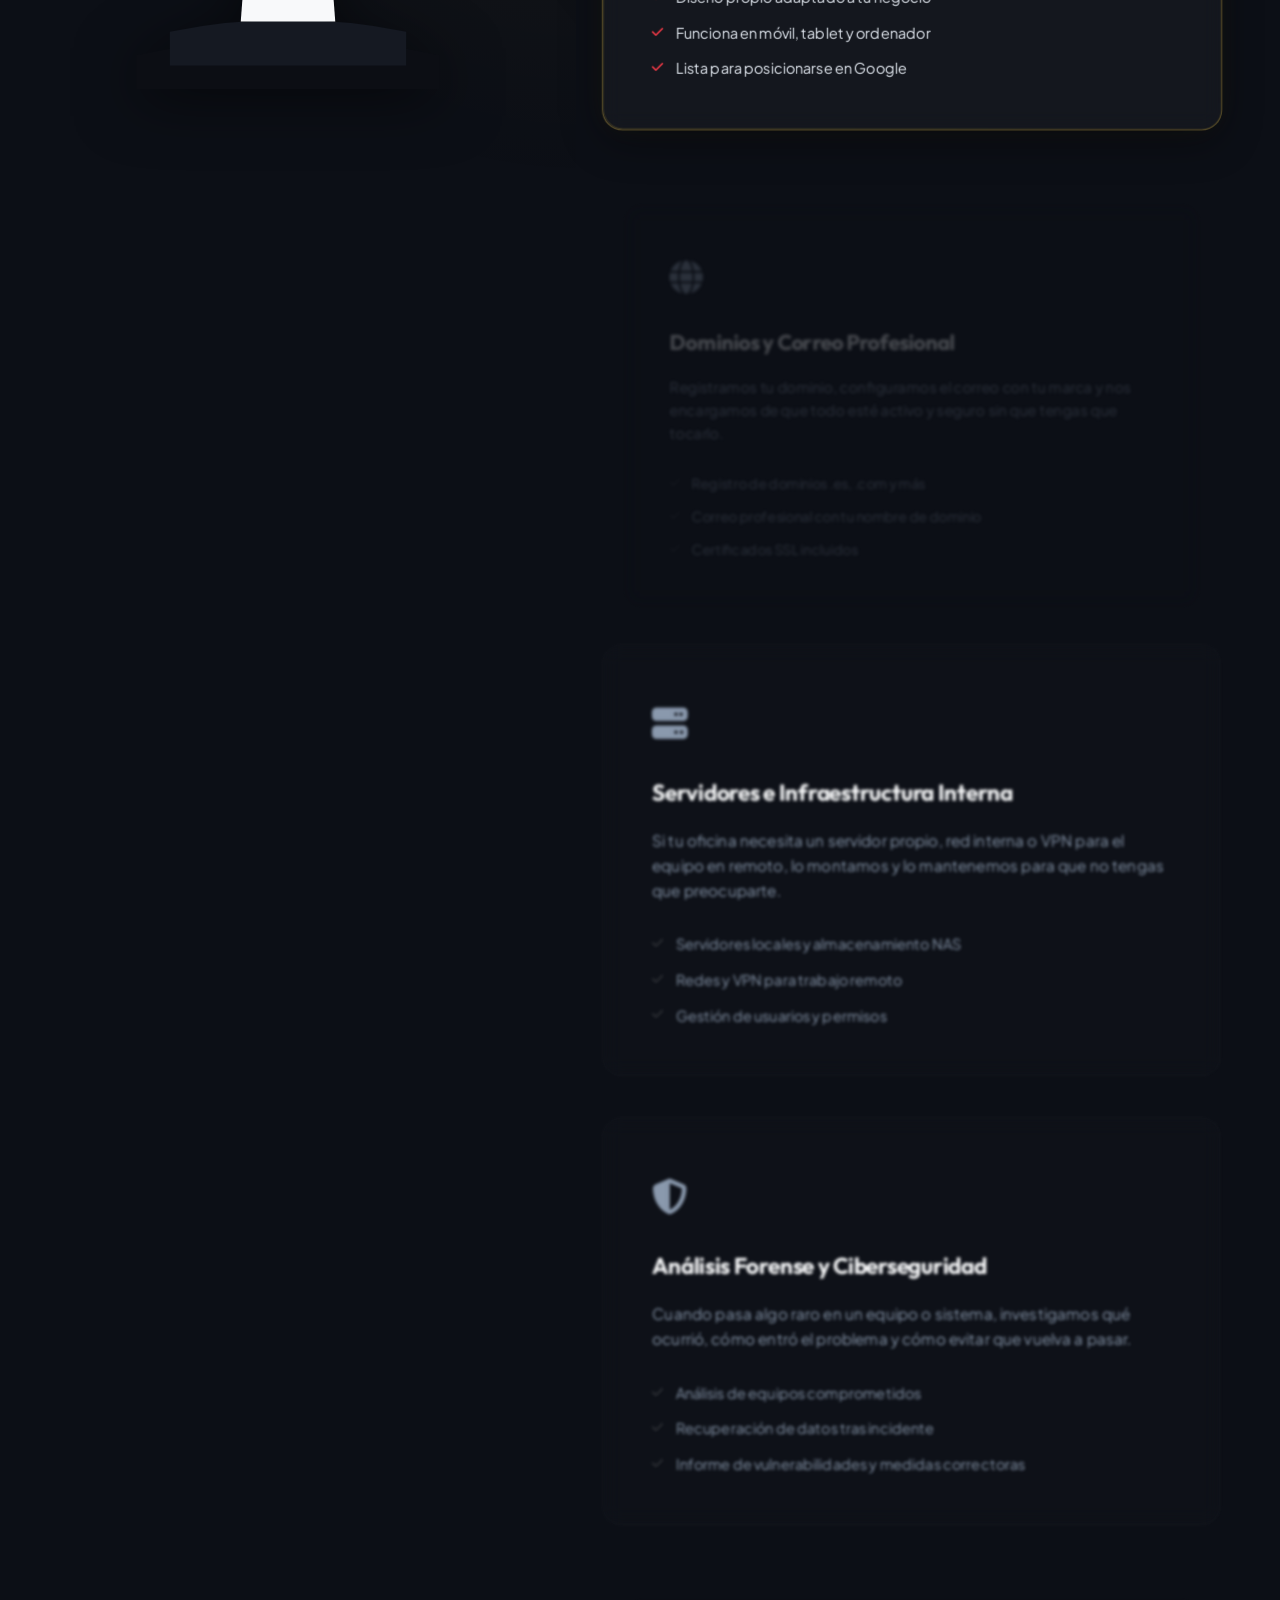
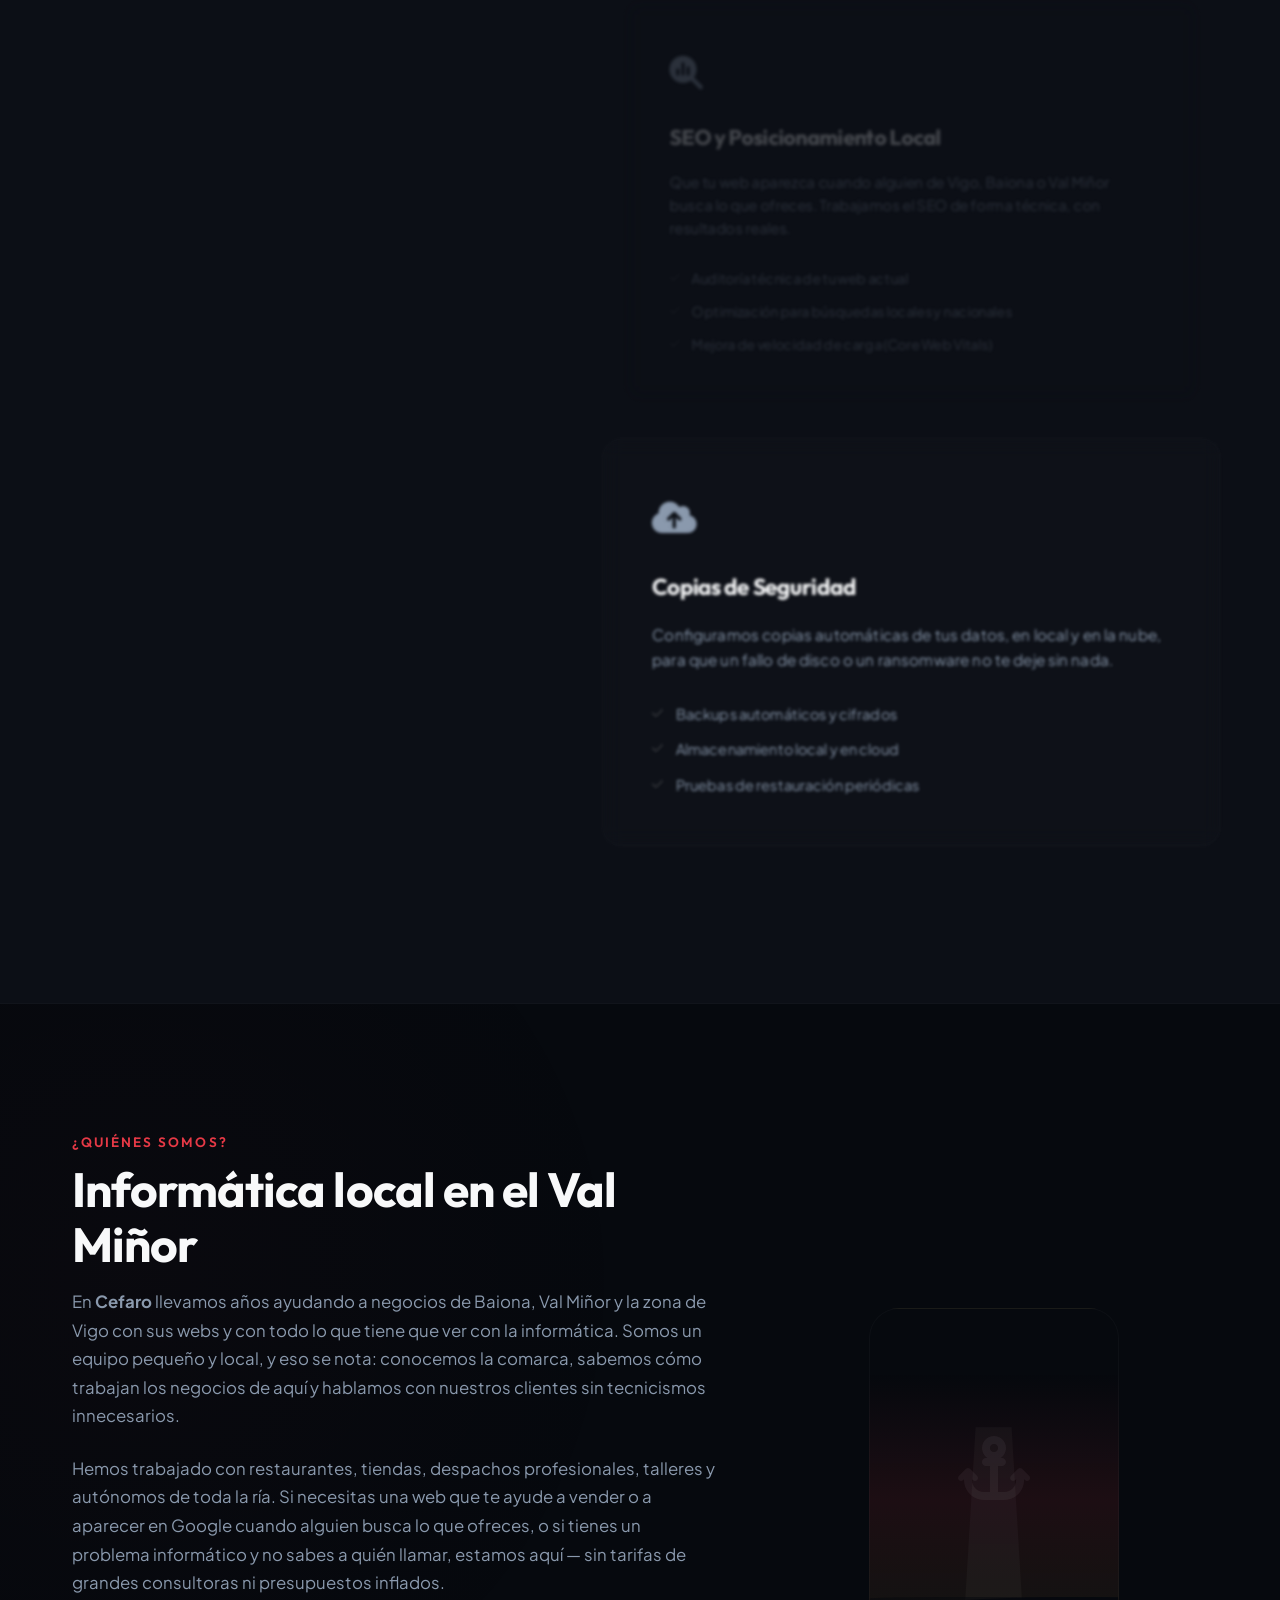
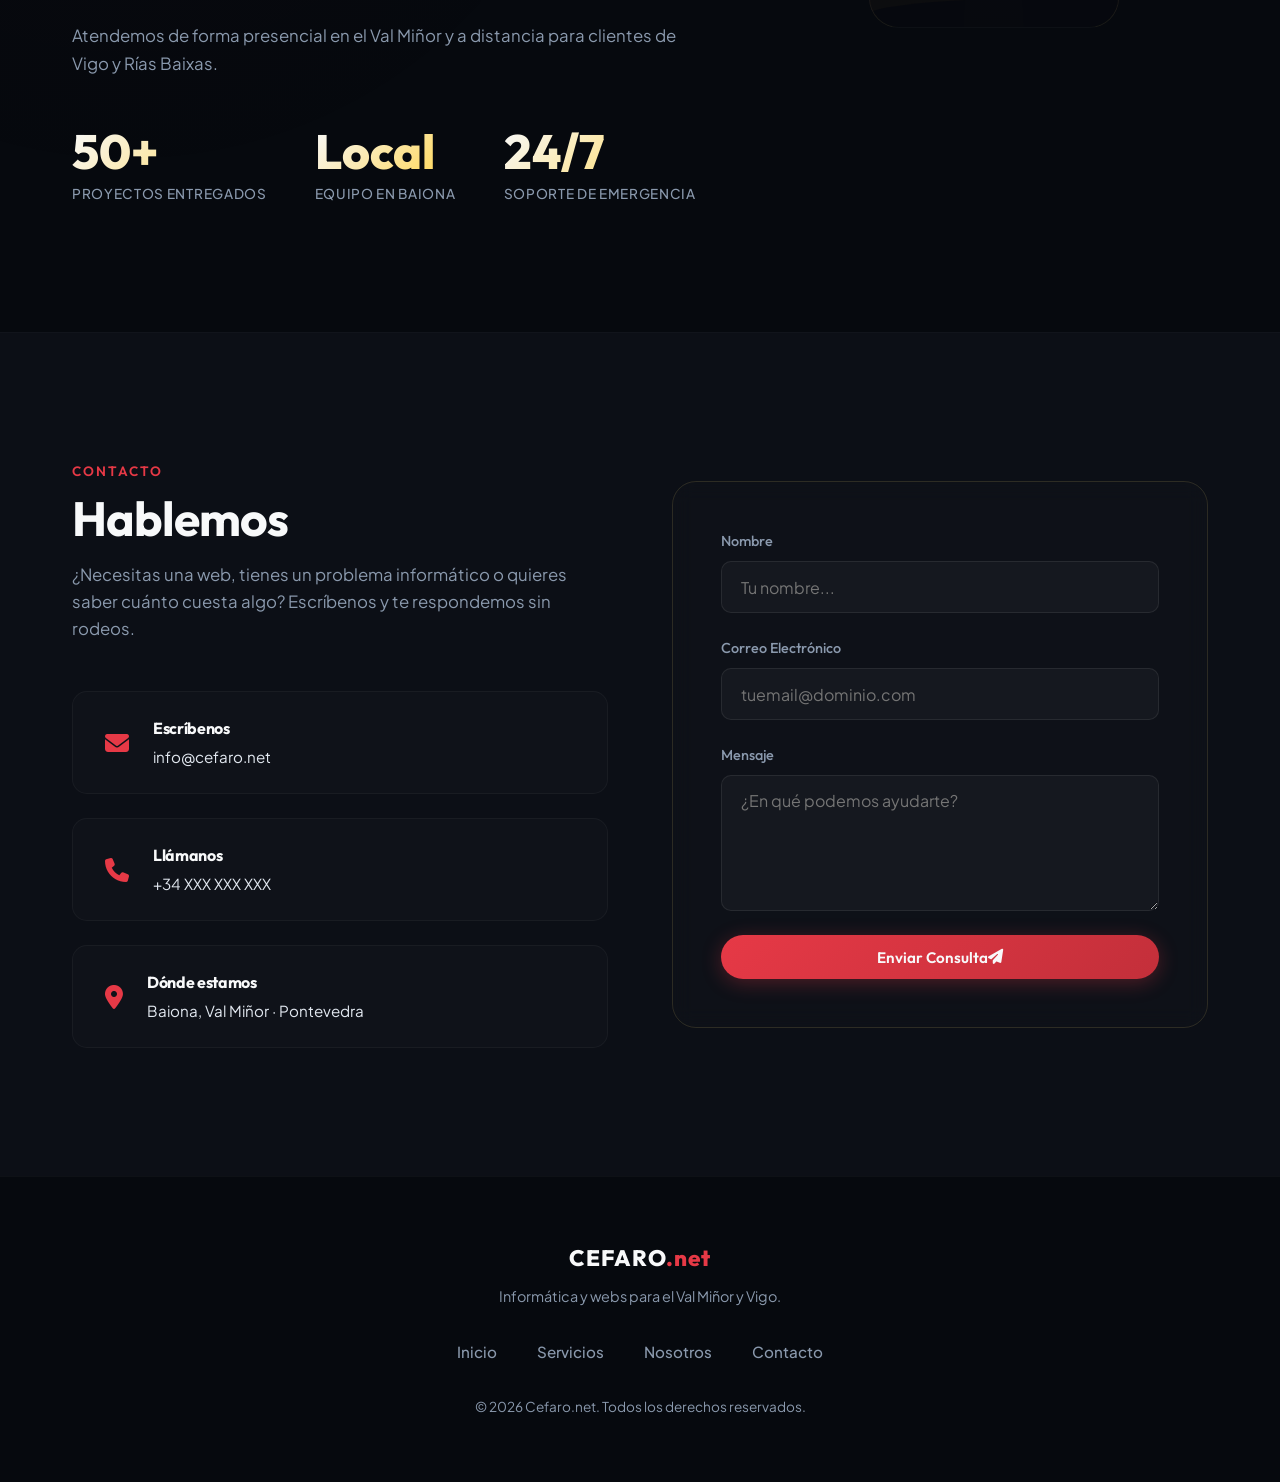
==== commit 1b4e6b85: "feat: added form token" ====
--- a/index.html
+++ b/index.html
@@ -446,7 +446,7 @@
                 <div class="contact-form-wrapper">
                     <!-- Formulario vía Web3Forms -->
                     <form class="contact-form" id="contact-form" action="https://api.web3forms.com/submit" method="POST">
-                        <input type="hidden" name="access_key" value="20e314e7-54e8-4140-bac9-821034558a04">
+                        <input type="hidden" name="access_key" value="35df36ba-7068-4637-89e8-f69302438172">
                         <input type="checkbox" name="botcheck" class="hidden" style="display:none;">
                         <input type="text" name="_gotcha" style="display:none" tabindex="-1" autocomplete="off">
                         <div class="form-group">
